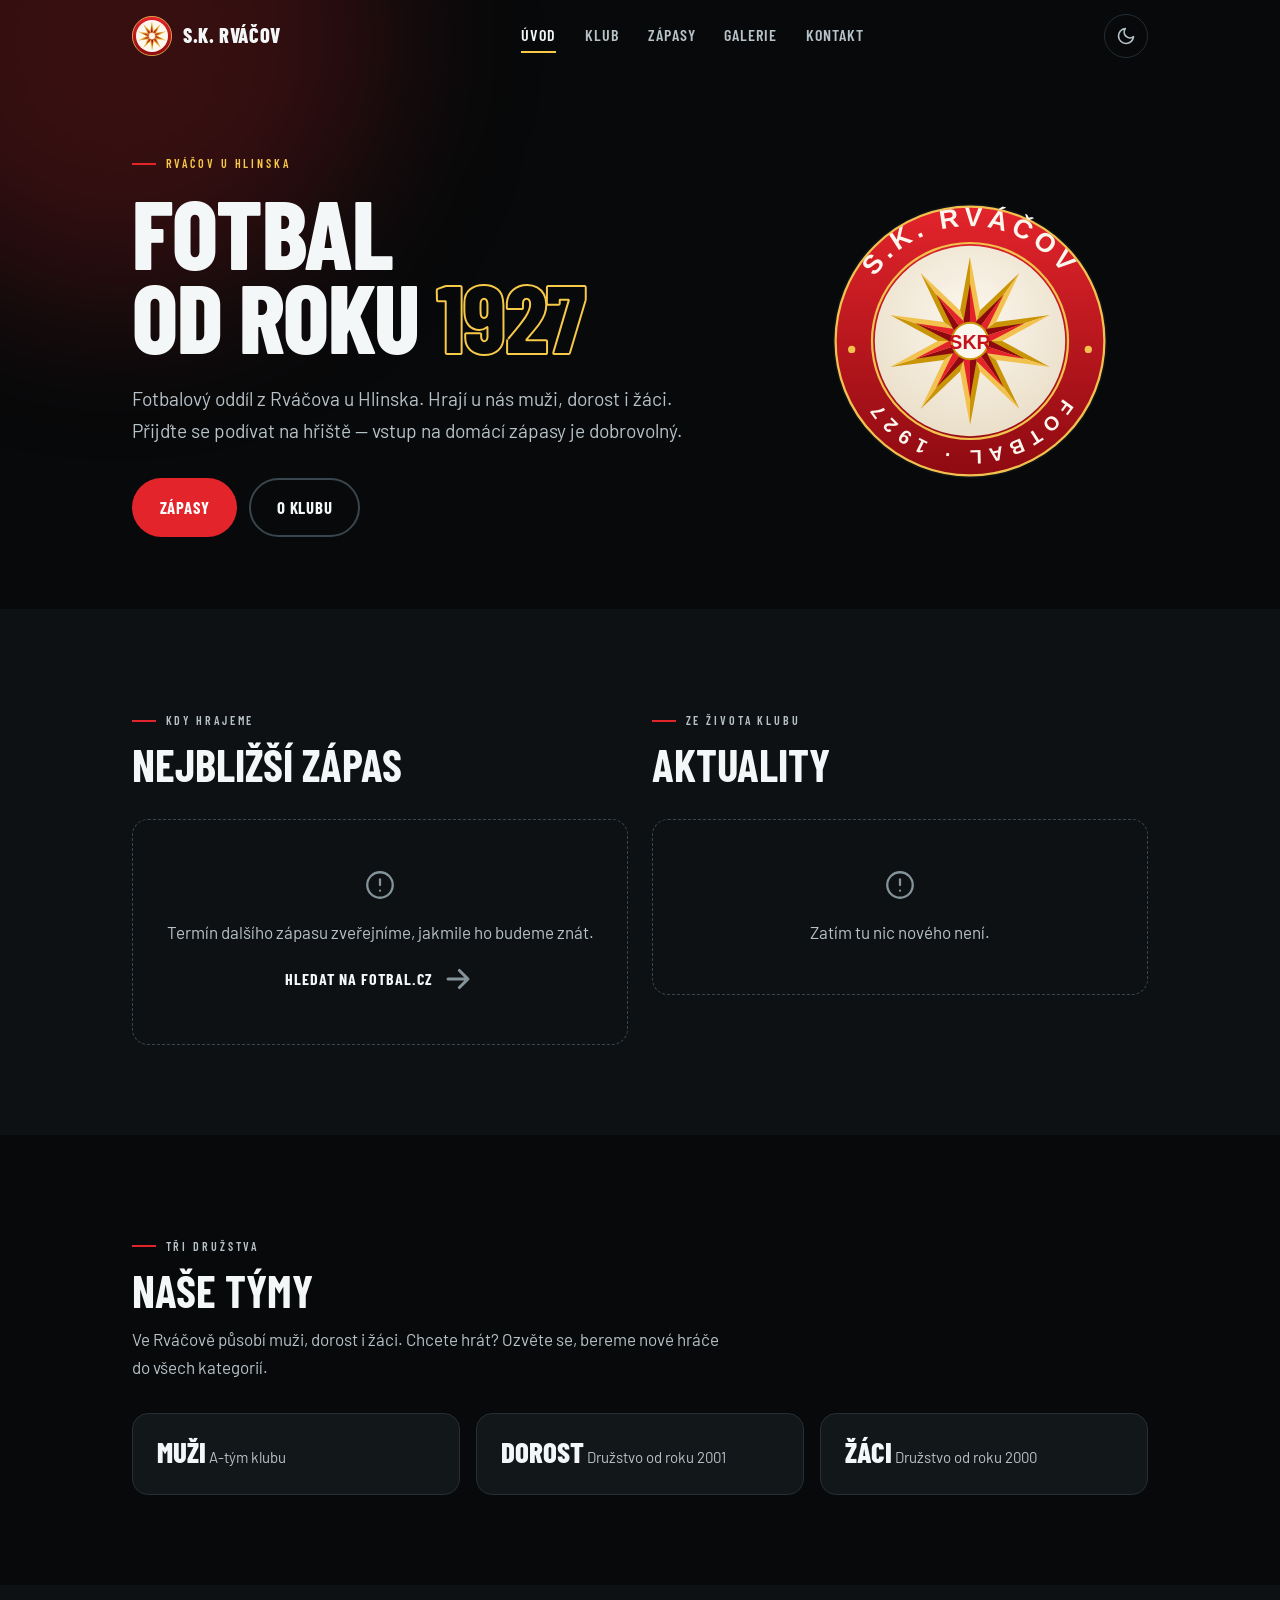
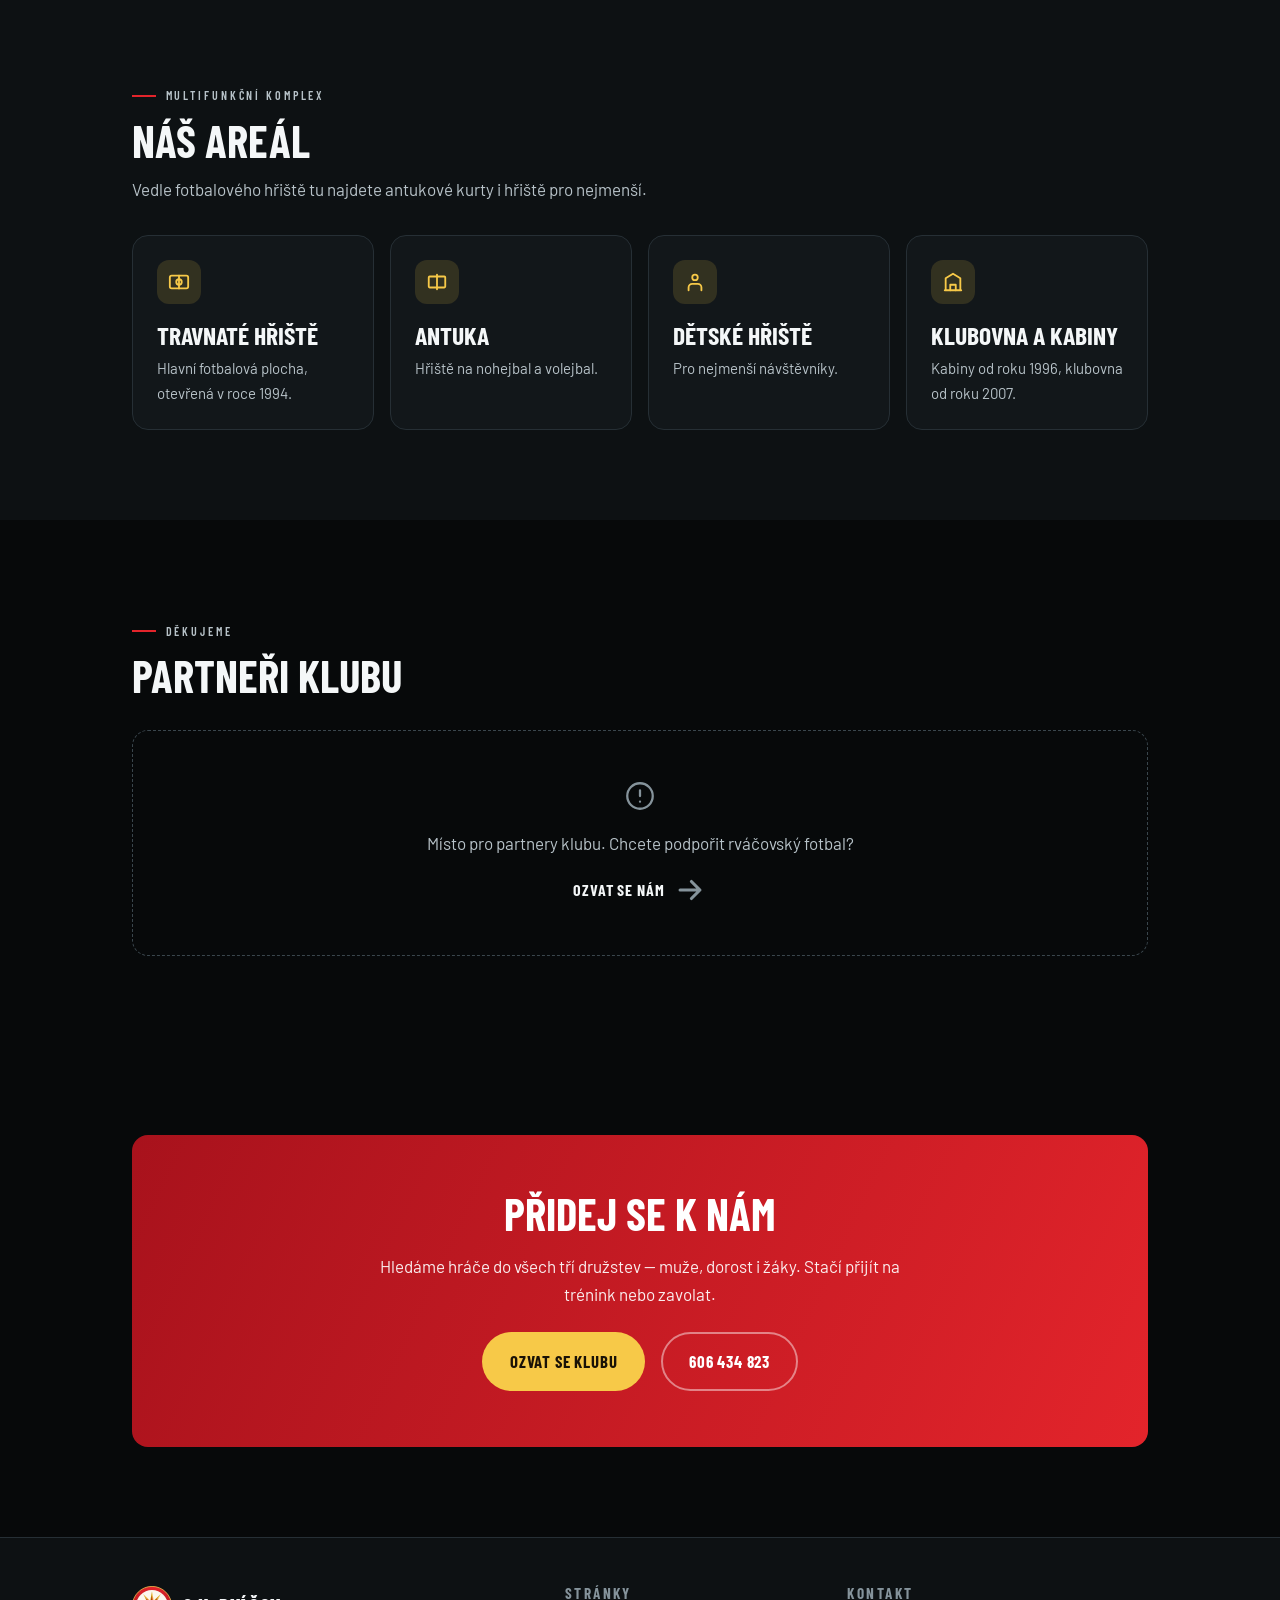
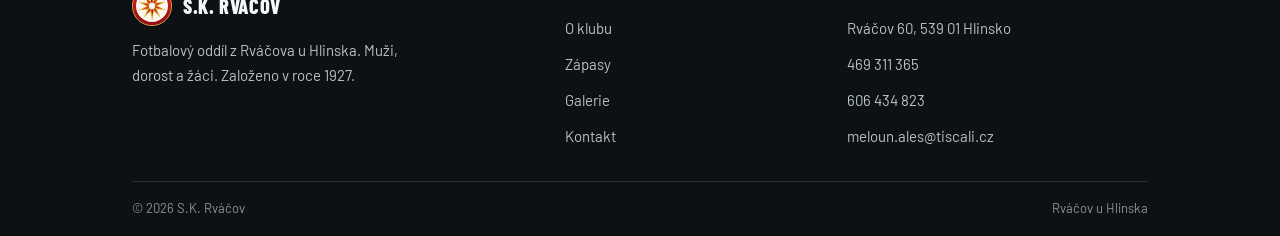
==== index.html @ 167b610a "Zjednodušení webu a odstranění vymyšlených dat Web byl na vesnický klub zbytečně nabušený a obsahova" ====
<!DOCTYPE html>
<html lang="cs" data-theme="dark">
<head>
<meta charset="UTF-8">
<meta name="viewport" content="width=device-width, initial-scale=1">
<title>S.K. Rváčov — fotbalový klub</title>
<meta name="description" content="Oficiální stránky fotbalového klubu S.K. Rváčov u Hlinska. Založeno 1927. Muži, dorost a žáci.">
<meta name="theme-color" content="#07090A">
<link rel="icon" href="assets/img/favicon.svg" type="image/svg+xml">
<link rel="preconnect" href="https://fonts.googleapis.com">
<link rel="preconnect" href="https://fonts.gstatic.com" crossorigin>
<link href="https://fonts.googleapis.com/css2?family=Barlow+Condensed:wght@600;700;800&family=Barlow:wght@400;500;600&display=swap" rel="stylesheet">
<link rel="stylesheet" href="assets/css/style.css">
<script>(function(){var r=document.documentElement;r.classList.add('js');try{var t=localStorage.getItem('skr-theme');if(t==='light'||t==='dark')r.setAttribute('data-theme',t);}catch(e){}})();</script>
</head>
<body>
<a class="skip-link" href="#main">Přeskočit na obsah</a>

<header class="header">
  <div class="container header__inner">
    <a class="brand" href="index.html" aria-label="S.K. Rváčov — úvodní stránka">
      <img class="brand__mark" src="assets/img/mark.svg" alt="" width="40" height="40">
      <span class="brand__name">S.K. Rváčov</span>
    </a>
    <nav class="nav" aria-label="Hlavní navigace">
      <a class="nav__link" href="index.html" aria-current="page">Úvod</a>
      <a class="nav__link" href="klub.html">Klub</a>
      <a class="nav__link" href="zapasy.html">Zápasy</a>
      <a class="nav__link" href="galerie.html">Galerie</a>
      <a class="nav__link" href="kontakt.html">Kontakt</a>
    </nav>
    <div class="header__actions">
      <button class="icon-btn" type="button" data-theme-toggle aria-label="Přepnout na světlý režim">
        <svg class="icon-moon" viewBox="0 0 24 24" fill="none" stroke="currentColor" stroke-width="2" stroke-linecap="round" stroke-linejoin="round" aria-hidden="true"><path d="M21 12.8A9 9 0 1 1 11.2 3a7 7 0 0 0 9.8 9.8Z"/></svg>
        <svg class="icon-sun" viewBox="0 0 24 24" fill="none" stroke="currentColor" stroke-width="2" stroke-linecap="round" stroke-linejoin="round" aria-hidden="true"><circle cx="12" cy="12" r="4"/><path d="M12 2v2M12 20v2M4.9 4.9l1.4 1.4M17.7 17.7l1.4 1.4M2 12h2M20 12h2M4.9 19.1l1.4-1.4M17.7 6.3l1.4-1.4"/></svg>
      </button>
      <button class="icon-btn burger" type="button" data-drawer-open aria-expanded="false" aria-controls="drawer" aria-label="Otevřít menu">
        <svg viewBox="0 0 24 24" fill="none" stroke="currentColor" stroke-width="2.2" stroke-linecap="round" aria-hidden="true"><path d="M4 7h16M4 12h16M4 17h16"/></svg>
      </button>
    </div>
  </div>
</header>

<div class="drawer" id="drawer" aria-hidden="true" role="dialog" aria-modal="true" aria-label="Navigace">
  <div class="drawer__top">
    <span class="brand">
      <img class="brand__mark" src="assets/img/mark.svg" alt="" width="36" height="36">
      <span class="brand__name">S.K. Rváčov</span>
    </span>
    <button class="icon-btn" type="button" data-drawer-close aria-label="Zavřít menu">
      <svg viewBox="0 0 24 24" fill="none" stroke="currentColor" stroke-width="2.2" stroke-linecap="round" aria-hidden="true"><path d="M6 6l12 12M18 6L6 18"/></svg>
    </button>
  </div>
  <nav class="drawer__nav" aria-label="Mobilní navigace">
    <a class="drawer__link" href="index.html" aria-current="page">Úvod</a>
    <a class="drawer__link" href="klub.html">Klub</a>
    <a class="drawer__link" href="zapasy.html">Zápasy</a>
    <a class="drawer__link" href="galerie.html">Galerie</a>
    <a class="drawer__link" href="kontakt.html">Kontakt</a>
  </nav>
  <div class="drawer__foot">
    Rváčov 60, 539 01 Hlinsko<br>
    <a href="tel:+420606434823">606 434 823</a>
  </div>
</div>

<main id="main">

  <!-- ÚVOD -->
  <section class="hero">
    <div class="container">
      <div class="hero__grid">
        <div>
          <p class="eyebrow" data-reveal>Rváčov u Hlinska</p>
          <h1 class="display hero__title" data-reveal>
            <span class="line">Fotbal</span>
            <span class="line">od roku <span class="outline">1927</span></span>
          </h1>
          <p class="lead hero__lead" data-reveal>
            Fotbalový oddíl z Rváčova u Hlinska. Hrají u nás muži, dorost i žáci.
            Přijďte se podívat na hřiště — vstup na domácí zápasy je dobrovolný.
          </p>
          <div class="hero__cta" data-reveal>
            <a class="btn" href="zapasy.html">Zápasy</a>
            <a class="btn btn--ghost" href="klub.html">O klubu</a>
          </div>
        </div>
        <img class="hero__crest" src="assets/img/crest.svg" alt="Znak S.K. Rváčov" width="280" height="280">
      </div>
    </div>
  </section>

  <!-- AKTUÁLNĚ -->
  <section class="section section--alt">
    <div class="container">
      <div class="grid-2">
        <div>
          <div class="section-head">
            <p class="eyebrow" data-reveal>Kdy hrajeme</p>
            <h2 data-reveal>Nejbližší zápas</h2>
          </div>
          <div data-render="next-match" data-reveal></div>
        </div>
        <div>
          <div class="section-head">
            <p class="eyebrow" data-reveal>Ze života klubu</p>
            <h2 data-reveal>Aktuality</h2>
          </div>
          <div data-render="news" data-limit="3" data-reveal></div>
        </div>
      </div>
    </div>
  </section>

  <!-- TÝMY -->
  <section class="section">
    <div class="container">
      <div class="section-head">
        <p class="eyebrow" data-reveal>Tři družstva</p>
        <h2 data-reveal>Naše týmy</h2>
        <p data-reveal>Ve Rváčově působí muži, dorost i žáci. Chcete hrát? Ozvěte se, bereme nové hráče do všech kategorií.</p>
      </div>
      <div class="grid-3">
        <a class="team" href="kontakt.html" data-reveal>
          <span class="team__name">Muži</span>
          <span class="team__note">A-tým klubu</span>
        </a>
        <a class="team" href="kontakt.html" data-reveal>
          <span class="team__name">Dorost</span>
          <span class="team__note">Družstvo od roku 2001</span>
        </a>
        <a class="team" href="kontakt.html" data-reveal>
          <span class="team__name">Žáci</span>
          <span class="team__note">Družstvo od roku 2000</span>
        </a>
      </div>
    </div>
  </section>

  <!-- AREÁL -->
  <section class="section section--alt">
    <div class="container">
      <div class="section-head">
        <p class="eyebrow" data-reveal>Multifunkční komplex</p>
        <h2 data-reveal>Náš areál</h2>
        <p data-reveal>Vedle fotbalového hřiště tu najdete antukové kurty i hřiště pro nejmenší.</p>
      </div>
      <div class="grid-4">
        <article class="facility" data-reveal>
          <div class="facility__icon" aria-hidden="true">
            <svg viewBox="0 0 24 24" fill="none" stroke="currentColor" stroke-width="2" stroke-linecap="round" stroke-linejoin="round"><rect x="2" y="5" width="20" height="14" rx="2"/><circle cx="12" cy="12" r="3"/><path d="M12 5v14"/></svg>
          </div>
          <h3>Travnaté hřiště</h3>
          <p>Hlavní fotbalová plocha, otevřená v roce 1994.</p>
        </article>
        <article class="facility" data-reveal>
          <div class="facility__icon" aria-hidden="true">
            <svg viewBox="0 0 24 24" fill="none" stroke="currentColor" stroke-width="2" stroke-linecap="round" stroke-linejoin="round"><rect x="3" y="6" width="18" height="12" rx="1"/><path d="M12 4v16"/></svg>
          </div>
          <h3>Antuka</h3>
          <p>Hřiště na nohejbal a volejbal.</p>
        </article>
        <article class="facility" data-reveal>
          <div class="facility__icon" aria-hidden="true">
            <svg viewBox="0 0 24 24" fill="none" stroke="currentColor" stroke-width="2" stroke-linecap="round" stroke-linejoin="round"><circle cx="12" cy="7" r="3"/><path d="M5 21v-3a4 4 0 0 1 4-4h6a4 4 0 0 1 4 4v3"/></svg>
          </div>
          <h3>Dětské hřiště</h3>
          <p>Pro nejmenší návštěvníky.</p>
        </article>
        <article class="facility" data-reveal>
          <div class="facility__icon" aria-hidden="true">
            <svg viewBox="0 0 24 24" fill="none" stroke="currentColor" stroke-width="2" stroke-linecap="round" stroke-linejoin="round"><path d="M3 21h18M4 21V8l8-5 8 5v13"/><path d="M9 21v-6h6v6"/></svg>
          </div>
          <h3>Klubovna a kabiny</h3>
          <p>Kabiny od roku 1996, klubovna od roku 2007.</p>
        </article>
      </div>
    </div>
  </section>

  <!-- PARTNEŘI -->
  <section class="section">
    <div class="container">
      <div class="section-head">
        <p class="eyebrow" data-reveal>Děkujeme</p>
        <h2 data-reveal>Partneři klubu</h2>
      </div>
      <div data-render="sponsors" data-reveal></div>
    </div>
  </section>

  <!-- VÝZVA -->
  <section class="section">
    <div class="container">
      <div class="cta" data-reveal>
        <h2>Přidej se k nám</h2>
        <p>Hledáme hráče do všech tří družstev — muže, dorost i žáky. Stačí přijít na trénink nebo zavolat.</p>
        <div class="row">
          <a class="btn btn--gold" href="kontakt.html">Ozvat se klubu</a>
          <a class="btn btn--ghost" href="tel:+420606434823">606 434 823</a>
        </div>
      </div>
    </div>
  </section>

</main>

<footer class="footer">
  <div class="container">
    <div class="footer__top">
      <div class="footer__brand">
        <span class="brand">
          <img class="brand__mark" src="assets/img/mark.svg" alt="" width="40" height="40" loading="lazy">
          <span class="brand__name">S.K. Rváčov</span>
        </span>
        <p>Fotbalový oddíl z Rváčova u Hlinska. Muži, dorost a žáci. Založeno v roce 1927.</p>
      </div>
      <nav aria-label="Patička — stránky">
        <h2 class="footer__title">Stránky</h2>
        <ul class="footer__list">
          <li><a href="klub.html">O klubu</a></li>
          <li><a href="zapasy.html">Zápasy</a></li>
          <li><a href="galerie.html">Galerie</a></li>
          <li><a href="kontakt.html">Kontakt</a></li>
        </ul>
      </nav>
      <div>
        <h2 class="footer__title">Kontakt</h2>
        <ul class="footer__list">
          <li><span>Rváčov 60, 539 01 Hlinsko</span></li>
          <li><a href="tel:+420469311365">469 311 365</a></li>
          <li><a href="tel:+420606434823">606 434 823</a></li>
          <li><a href="mailto:meloun.ales@tiscali.cz">meloun.ales@tiscali.cz</a></li>
        </ul>
      </div>
    </div>
    <div class="footer__bottom">
      <span>&copy; <span data-year>2026</span> S.K. Rváčov</span>
      <span>Rváčov u Hlinska</span>
    </div>
  </div>
</footer>

<button class="to-top" type="button" aria-label="Nahoru na začátek stránky">
  <svg viewBox="0 0 24 24" fill="none" stroke="currentColor" stroke-width="2.4" stroke-linecap="round" stroke-linejoin="round" aria-hidden="true"><path d="M12 19V5M5 12l7-7 7 7"/></svg>
</button>

<script src="assets/js/data.js"></script>
<script src="assets/js/main.js"></script>
</body>
</html>
---- assets/css/style.css ----
/* ==========================================================================
   S.K. RVÁČOV — styly webu
   1) Barvy a tokeny  2) Základ  3) Text  4) Rozvržení
   5) Komponenty      6) Sekce    7) Responzivita
   ========================================================================== */

/* ---------- 1) BARVY A TOKENY ------------------------------------------- */
:root {
  /* Značka — vychází z původního znaku klubu */
  --brand-red:   #E3242B;
  --brand-dark:  #A8121C;
  --brand-gold:  #F7C948;

  /* Tmavý režim (výchozí) */
  --bg:          #07090A;
  --bg-2:        #0D1113;
  --surface:     #12171A;
  --surface-2:   #191F23;
  --line:        #262F35;
  --line-strong: #3A464D;

  --text:        #F4F7F8;
  --text-2:      #B7C2C8;
  --text-3:      #85939B;

  --accent:      var(--brand-red);   /* plochy a rámečky */
  --accent-text: #FF7175;            /* červená pro text (kontrast 6,2:1) */
  --gold:        var(--brand-gold);
  --win:         #29C765;
  --loss:        #E3474C;

  --glow:        rgba(227, 36, 43, .22);
  --scrim:       rgba(7, 9, 10, .82);

  /* Písmo */
  --font-display: "Barlow Condensed", "Arial Narrow", Arial, sans-serif;
  --font-body:    "Barlow", -apple-system, BlinkMacSystemFont, "Segoe UI", Roboto, Arial, sans-serif;

  --fs-hero: clamp(2.9rem, 8vw, 6rem);
  --fs-h1:   clamp(2.3rem, 5.2vw, 4rem);
  --fs-h2:   clamp(1.8rem, 3.6vw, 2.8rem);
  --fs-h3:   clamp(1.25rem, 2vw, 1.6rem);
  --fs-sm:   .9375rem;
  --fs-xs:   .8125rem;

  /* Prostor */
  --sp-2: .5rem;  --sp-3: .75rem; --sp-4: 1rem;
  --sp-5: 1.5rem; --sp-6: 2rem;   --sp-7: 3rem;  --sp-8: 4rem;
  --section-y: clamp(3.5rem, 7vw, 6rem);
  --gutter:    clamp(1.15rem, 4vw, 2rem);
  --container: 1080px;
  --header-h:  72px;

  --r-sm: 6px; --r-md: 12px; --r-lg: 16px; --r-pill: 999px;

  --sh-1: 0 1px 2px rgba(0,0,0,.3);
  --sh-2: 0 10px 30px -12px rgba(0,0,0,.6);

  --ease: cubic-bezier(.4, 0, .2, 1);
  --t: 220ms;

  color-scheme: dark;
}

/* Světlý režim */
[data-theme="light"] {
  --bg:          #FAF8F6;
  --bg-2:        #F1EDE9;
  --surface:     #FFFFFF;
  --surface-2:   #F6F2EE;
  --line:        #E1D9D1;
  --line-strong: #C2B6A9;

  --text:        #14181B;
  --text-2:      #4A565E;
  --text-3:      #5C686F;

  --accent:      #C4131C;
  --accent-text: #C4131C;
  --gold:        #7F5903;
  --win:         #0B7A35;
  --loss:        #C4131C;

  --glow:        rgba(227, 36, 43, .12);
  --scrim:       rgba(250, 248, 246, .85);

  --sh-1: 0 1px 2px rgba(28,20,14,.07);
  --sh-2: 0 10px 30px -14px rgba(28,20,14,.2);

  color-scheme: light;
}

/* ---------- 2) ZÁKLAD ---------------------------------------------------- */
*, *::before, *::after { box-sizing: border-box; }
* { margin: 0; }

html {
  -webkit-text-size-adjust: 100%;
  scroll-behavior: smooth;
  scroll-padding-top: calc(var(--header-h) + 16px);
}

body {
  background: var(--bg);
  color: var(--text);
  font-family: var(--font-body);
  font-size: 1.0625rem;
  line-height: 1.65;
  -webkit-font-smoothing: antialiased;
  overflow-x: hidden;
  transition: background-color var(--t) var(--ease), color var(--t) var(--ease);
}
body.is-locked { overflow: hidden; }

img, svg { display: block; max-width: 100%; }
img { height: auto; }
button, input, select, textarea { font: inherit; color: inherit; }
button { background: none; border: 0; cursor: pointer; }
a { color: inherit; text-decoration: none; }
ul, ol { list-style: none; padding: 0; }
table { border-collapse: collapse; width: 100%; }

:focus-visible { outline: 3px solid var(--gold); outline-offset: 3px; border-radius: 3px; }
::selection { background: var(--accent); color: #fff; }

.skip-link {
  position: fixed; left: var(--sp-4); top: -100px; z-index: 999;
  background: var(--accent); color: #fff; padding: .8rem 1.2rem;
  border-radius: var(--r-sm); font-weight: 700;
  transition: top var(--t) var(--ease);
}
.skip-link:focus { top: var(--sp-4); }

/* ---------- 3) TEXT ------------------------------------------------------ */
h1, h2, h3 {
  font-family: var(--font-display);
  font-weight: 700;
  line-height: 1;
  text-wrap: balance;
}
h1 { font-size: var(--fs-h1); }
h2 { font-size: var(--fs-h2); }
h3 { font-size: var(--fs-h3); line-height: 1.15; }
p  { text-wrap: pretty; }

.display {
  font-family: var(--font-display);
  font-weight: 800;
  font-size: var(--fs-hero);
  line-height: .88;
  letter-spacing: -.015em;
  text-transform: uppercase;
}
.outline {
  color: transparent;
  -webkit-text-stroke: 2px var(--gold);
  paint-order: stroke fill;
}
@supports not (-webkit-text-stroke: 1px red) { .outline { color: var(--gold); } }

.eyebrow {
  display: inline-flex; align-items: center; gap: .6rem;
  font-family: var(--font-display); font-size: .75rem; font-weight: 600;
  letter-spacing: .24em; text-transform: uppercase; color: var(--gold);
}
.eyebrow::before { content: ""; width: 24px; height: 2px; background: var(--accent); flex: none; }

.lead  { font-size: clamp(1.05rem, 1.5vw, 1.2rem); color: var(--text-2); max-width: 60ch; }
.muted { color: var(--text-2); }
.dim   { color: var(--text-3); }
.txt-win  { color: var(--win); }
.txt-loss { color: var(--loss); }

.visually-hidden {
  position: absolute !important; width: 1px; height: 1px; padding: 0; margin: -1px;
  overflow: hidden; clip: rect(0 0 0 0); white-space: nowrap; border: 0;
}

/* ---------- 4) ROZVRŽENÍ ------------------------------------------------- */
.container {
  width: 100%; max-width: var(--container);
  margin-inline: auto; padding-inline: var(--gutter);
  position: relative; z-index: 1;
}

.section { padding-block: var(--section-y); position: relative; }
.section--alt { background: var(--bg-2); }

.section-head { margin-bottom: var(--sp-6); }
.section-head h2 { margin-top: var(--sp-3); text-transform: uppercase; }
.section-head p  { margin-top: var(--sp-3); color: var(--text-2); max-width: 60ch; }

.stack { display: flex; flex-direction: column; gap: var(--sp-4); }
.row   { display: flex; align-items: center; gap: var(--sp-4); flex-wrap: wrap; }
.grid-2 { display: grid; grid-template-columns: repeat(2, minmax(0, 1fr)); gap: var(--sp-5); }
.grid-3 { display: grid; grid-template-columns: repeat(3, minmax(0, 1fr)); gap: var(--sp-4); }
.grid-4 { display: grid; grid-template-columns: repeat(4, minmax(0, 1fr)); gap: var(--sp-4); }

hr.divider { height: 1px; background: var(--line); border: 0; }

/* ---------- 5) KOMPONENTY ------------------------------------------------ */

/* Tlačítka */
.btn {
  --btn-bg: var(--accent);
  --btn-fg: #fff;
  display: inline-flex; align-items: center; justify-content: center; gap: .5rem;
  min-height: 48px; padding: .85rem 1.6rem;
  font-family: var(--font-display); font-size: 1.05rem; font-weight: 700;
  letter-spacing: .05em; text-transform: uppercase;
  background: var(--btn-bg); color: var(--btn-fg);
  border: 2px solid transparent; border-radius: var(--r-pill);
  transition: background-color var(--t) var(--ease), color var(--t) var(--ease),
              border-color var(--t) var(--ease);
}
.btn:hover { --btn-bg: var(--brand-dark); }
.btn svg { width: 19px; height: 19px; flex: none; }

.btn--ghost { --btn-bg: transparent; --btn-fg: var(--text); border-color: var(--line-strong); }
.btn--ghost:hover { --btn-bg: var(--surface-2); border-color: var(--text-3); }

.btn--gold { --btn-bg: var(--brand-gold); --btn-fg: #1A1206; }
.btn--gold:hover { --btn-bg: #FFD766; }

.btn--sm { min-height: 40px; padding: .55rem 1.1rem; font-size: .92rem; }
.btn--block { width: 100%; }

.link-arrow {
  display: inline-flex; align-items: center; gap: .5rem;
  font-family: var(--font-display); font-weight: 700; font-size: 1rem;
  letter-spacing: .06em; text-transform: uppercase; color: var(--text);
  transition: color var(--t) var(--ease), gap var(--t) var(--ease);
}
.link-arrow svg { width: 18px; height: 18px; }
.link-arrow:hover { color: var(--accent-text); gap: .75rem; }

/* Karta */
.card {
  background: var(--surface);
  border: 1px solid var(--line);
  border-radius: var(--r-lg);
  padding: var(--sp-5);
  transition: border-color var(--t) var(--ease);
}
.card:hover { border-color: var(--line-strong); }

/* Prázdný stav */
.empty {
  display: flex; flex-direction: column; align-items: center; gap: var(--sp-4);
  text-align: center;
  padding: var(--sp-7) var(--sp-5);
  border: 1px dashed var(--line-strong);
  border-radius: var(--r-lg);
  color: var(--text-2);
}
.empty svg { width: 34px; height: 34px; color: var(--text-3); }
.empty p { max-width: 46ch; }

/* Hlavička */
.header {
  position: fixed; inset: 0 0 auto 0; z-index: 30;
  height: var(--header-h);
  display: flex; align-items: center;
  border-bottom: 1px solid transparent;
  transition: background-color var(--t) var(--ease), border-color var(--t) var(--ease);
}
.header.is-stuck {
  background: var(--scrim);
  backdrop-filter: blur(14px); -webkit-backdrop-filter: blur(14px);
  border-bottom-color: var(--line);
}
.header__inner { display: flex; align-items: center; justify-content: space-between; gap: var(--sp-4); width: 100%; }

.brand { display: flex; align-items: center; gap: .7rem; flex: none; }
.brand__mark { width: 40px; height: 40px; flex: none; }
.brand__name {
  font-family: var(--font-display); font-weight: 800; font-size: 1.28rem;
  letter-spacing: .03em; text-transform: uppercase; line-height: 1;
}

.nav { display: flex; align-items: center; gap: .2rem; }
.nav__link {
  position: relative; padding: .5rem .8rem;
  font-family: var(--font-display); font-size: 1rem; font-weight: 600;
  letter-spacing: .06em; text-transform: uppercase;
  color: var(--text-2);
  transition: color var(--t) var(--ease);
}
.nav__link::after {
  content: ""; position: absolute; left: .8rem; right: .8rem; bottom: .25rem; height: 2px;
  background: var(--accent); transform: scaleX(0); transform-origin: left;
  transition: transform var(--t) var(--ease);
}
.nav__link:hover { color: var(--text); }
.nav__link:hover::after { transform: scaleX(1); }
.nav__link[aria-current="page"] { color: var(--text); }
.nav__link[aria-current="page"]::after { transform: scaleX(1); background: var(--gold); }

.header__actions { display: flex; align-items: center; gap: .5rem; flex: none; }

.icon-btn {
  width: 44px; height: 44px; flex: none;
  display: grid; place-items: center;
  border: 1px solid var(--line); border-radius: var(--r-pill);
  color: var(--text-2);
  transition: color var(--t) var(--ease), border-color var(--t) var(--ease), background-color var(--t) var(--ease);
}
.icon-btn:hover { color: var(--text); border-color: var(--line-strong); background: var(--surface-2); }
.icon-btn svg { width: 20px; height: 20px; }
[data-theme="light"] .icon-btn .icon-moon { display: none; }
.icon-btn .icon-sun { display: none; }
[data-theme="light"] .icon-btn .icon-sun { display: block; }

.burger { display: none; }

/* Mobilní menu */
.drawer {
  position: fixed; inset: 0; z-index: 40;
  background: var(--bg);
  display: flex; flex-direction: column;
  padding: var(--sp-4) var(--gutter) var(--sp-6);
  transform: translateX(100%); visibility: hidden;
  transition: transform 320ms var(--ease), visibility 320ms;
}
.drawer.is-open { transform: translateX(0); visibility: visible; }
.drawer__top { display: flex; align-items: center; justify-content: space-between; height: calc(var(--header-h) - var(--sp-4)); }
.drawer__nav { display: flex; flex-direction: column; margin-top: var(--sp-5); }
.drawer__link {
  font-family: var(--font-display); font-weight: 700; font-size: 1.9rem;
  text-transform: uppercase; color: var(--text-2);
  padding: .5rem 0; border-bottom: 1px solid var(--line);
  transition: color var(--t) var(--ease);
}
.drawer__link:hover { color: var(--text); }
.drawer__link[aria-current="page"] { color: var(--gold); }
.drawer__foot { margin-top: auto; padding-top: var(--sp-5); color: var(--text-3); font-size: var(--fs-sm); }

/* Nejbližší zápas */
.next-match {
  border: 1px solid var(--line); border-left: 3px solid var(--accent);
  border-radius: var(--r-lg); background: var(--surface);
  padding: var(--sp-5);
}
.next-match__comp {
  font-family: var(--font-display); font-size: var(--fs-xs); font-weight: 600;
  letter-spacing: .16em; text-transform: uppercase; color: var(--gold);
}
.next-match__teams {
  font-family: var(--font-display); font-weight: 700; font-size: 1.6rem;
  text-transform: uppercase; line-height: 1.1; margin-top: var(--sp-3);
}
.next-match__when  { margin-top: var(--sp-3); color: var(--text-2); }
.next-match__where { color: var(--text-3); font-size: var(--fs-sm); }

/* Seznam zápasů */
.fixture-list { display: flex; flex-direction: column; gap: var(--sp-3); }
.fixture {
  display: grid; grid-template-columns: 74px 1fr auto;
  align-items: center; gap: var(--sp-4);
  padding: var(--sp-4);
  border: 1px solid var(--line); border-radius: var(--r-md);
  background: var(--surface);
  transition: border-color var(--t) var(--ease);
}
.fixture:hover { border-color: var(--line-strong); }
.fixture__date { font-family: var(--font-display); line-height: 1.1; }
.fixture__day  { display: block; font-size: 1.4rem; font-weight: 800; }
.fixture__mon  { display: block; font-size: .72rem; letter-spacing: .14em; text-transform: uppercase; color: var(--text-3); }
.fixture__main { min-width: 0; }
.fixture__teams { font-family: var(--font-display); font-weight: 700; font-size: 1.15rem; text-transform: uppercase; line-height: 1.15; }
.fixture__sub   { font-size: var(--fs-xs); color: var(--text-3); margin-top: .15rem; }
.fixture__score { font-family: var(--font-display); font-weight: 800; font-size: 1.45rem; font-variant-numeric: tabular-nums; }
.fixture__time  { font-family: var(--font-display); font-weight: 700; font-size: 1.2rem; color: var(--text-2); }

/* Tabulka soutěže */
.table-wrap {
  overflow-x: auto; -webkit-overflow-scrolling: touch;
  border: 1px solid var(--line); border-radius: var(--r-lg); background: var(--surface);
}
.ltable { min-width: 540px; font-variant-numeric: tabular-nums; }
.ltable th {
  padding: .8rem .7rem; text-align: center; white-space: nowrap;
  font-family: var(--font-display); font-size: .76rem; font-weight: 700;
  letter-spacing: .13em; text-transform: uppercase; color: var(--text-3);
  background: var(--surface-2); border-bottom: 1px solid var(--line);
}
.ltable th:nth-child(2), .ltable td.club { text-align: left; }
.ltable td {
  padding: .75rem .7rem; text-align: center;
  border-bottom: 1px solid var(--line); font-size: var(--fs-sm); color: var(--text-2);
}
.ltable tbody tr:last-child td { border-bottom: 0; }
.ltable .pos  { font-family: var(--font-display); font-weight: 700; color: var(--text-3); width: 42px; }
.ltable .club { font-family: var(--font-display); font-weight: 700; font-size: 1rem; text-transform: uppercase; color: var(--text); white-space: nowrap; }
.ltable .pts  { font-family: var(--font-display); font-weight: 800; font-size: 1.1rem; color: var(--text); }
.ltable tr.is-own { background: color-mix(in srgb, var(--accent) 10%, transparent); }
.ltable tr.is-own .pos { color: var(--accent-text); }

/* Aktuality */
.news-list { display: flex; flex-direction: column; gap: var(--sp-4); }
.news-item {
  padding: var(--sp-5);
  border: 1px solid var(--line); border-radius: var(--r-lg); background: var(--surface);
  transition: border-color var(--t) var(--ease);
}
.news-item:hover { border-color: var(--line-strong); }
.news-item__date  { font-family: var(--font-display); font-size: var(--fs-xs); letter-spacing: .13em; text-transform: uppercase; color: var(--text-3); }
.news-item__title { font-family: var(--font-display); font-weight: 700; font-size: 1.35rem; text-transform: uppercase; line-height: 1.15; margin-top: .35rem; }
.news-item__text  { color: var(--text-2); font-size: var(--fs-sm); margin-top: .5rem; }

/* Časová osa */
.timeline { position: relative; padding-left: 1.9rem; }
.timeline::before {
  content: ""; position: absolute; left: 6px; top: .5rem; bottom: .5rem; width: 2px;
  background: linear-gradient(180deg, var(--accent), var(--gold));
}
.tl-item { position: relative; padding-bottom: var(--sp-5); }
.tl-item:last-child { padding-bottom: 0; }
.tl-item::before {
  content: ""; position: absolute; left: -1.9rem; top: .5rem;
  width: 14px; height: 14px; border-radius: 50%;
  background: var(--bg); border: 3px solid var(--accent);
}
.tl-item__year { font-family: var(--font-display); font-weight: 800; font-size: 1.35rem; color: var(--gold); line-height: 1.1; }
.tl-item__text { color: var(--text-2); font-size: var(--fs-sm); margin-top: .2rem; max-width: 58ch; }

/* Vedení klubu */
.board { display: flex; flex-direction: column; gap: 1px; background: var(--line); border: 1px solid var(--line); border-radius: var(--r-lg); overflow: hidden; }
.board__item {
  display: flex; flex-wrap: wrap; align-items: baseline; justify-content: space-between; gap: var(--sp-3);
  padding: var(--sp-4) var(--sp-5); background: var(--surface);
}
.board__name { font-family: var(--font-display); font-weight: 700; font-size: 1.2rem; text-transform: uppercase; }
.board__role { color: var(--text-2); font-size: var(--fs-sm); }

/* Areál */
.facility { padding: var(--sp-5); border: 1px solid var(--line); border-radius: var(--r-lg); background: var(--surface); }
.facility__icon {
  width: 44px; height: 44px; margin-bottom: var(--sp-4);
  display: grid; place-items: center; border-radius: var(--r-md);
  background: color-mix(in srgb, var(--gold) 14%, transparent); color: var(--gold);
}
.facility__icon svg { width: 22px; height: 22px; }
.facility h3 { text-transform: uppercase; }
.facility p  { color: var(--text-2); font-size: var(--fs-sm); margin-top: .4rem; }

/* Týmy */
.team {
  display: block; padding: var(--sp-5);
  border: 1px solid var(--line); border-radius: var(--r-lg); background: var(--surface);
  transition: border-color var(--t) var(--ease);
}
.team:hover { border-color: var(--accent); }
.team__name { font-family: var(--font-display); font-weight: 800; font-size: 1.8rem; text-transform: uppercase; line-height: 1; }
.team__note { color: var(--text-2); font-size: var(--fs-sm); margin-top: .4rem; }

/* Galerie */
.gallery { display: grid; grid-template-columns: repeat(auto-fill, minmax(240px, 1fr)); gap: var(--sp-4); }
.gallery__item { margin: 0; border: 1px solid var(--line); border-radius: var(--r-md); overflow: hidden; background: var(--surface-2); }
.gallery__item img { width: 100%; aspect-ratio: 4 / 3; object-fit: cover; }
.gallery__item figcaption { padding: .6rem .8rem; font-size: var(--fs-xs); color: var(--text-2); }

/* Partneři */
.sponsors { display: grid; grid-template-columns: repeat(auto-fit, minmax(160px, 1fr)); gap: 1px; background: var(--line); border: 1px solid var(--line); border-radius: var(--r-lg); overflow: hidden; }
.sponsor {
  background: var(--surface); min-height: 96px;
  display: grid; place-items: center; padding: var(--sp-4); text-align: center;
  font-family: var(--font-display); font-weight: 700; font-size: 1.05rem;
  text-transform: uppercase; color: var(--text-2);
}

/* Kontaktní řádky */
.contact-list { display: flex; flex-direction: column; gap: 1px; background: var(--line); border: 1px solid var(--line); border-radius: var(--r-lg); overflow: hidden; }
.contact-row { display: flex; align-items: flex-start; gap: var(--sp-4); padding: var(--sp-5); background: var(--surface); }
.contact-row__icon {
  width: 42px; height: 42px; flex: none;
  display: grid; place-items: center; border-radius: var(--r-md);
  background: color-mix(in srgb, var(--accent) 14%, transparent); color: var(--accent-text);
}
.contact-row__icon svg { width: 20px; height: 20px; }
.contact-row__label { font-size: var(--fs-xs); letter-spacing: .14em; text-transform: uppercase; color: var(--text-3); }
.contact-row__value { font-family: var(--font-display); font-weight: 700; font-size: 1.15rem; margin-top: .15rem; }
a.contact-row__value:hover { color: var(--accent-text); }

/* Formulář */
.field { display: flex; flex-direction: column; gap: .4rem; }
.field label { font-family: var(--font-display); font-weight: 600; font-size: .9rem; letter-spacing: .09em; text-transform: uppercase; color: var(--text-2); }
.field label .req { color: var(--accent-text); }
.input, .textarea {
  width: 100%; padding: .8rem 1rem;
  background: var(--surface); color: var(--text);
  border: 1px solid var(--line); border-radius: var(--r-md);
  transition: border-color var(--t) var(--ease), box-shadow var(--t) var(--ease);
}
.input::placeholder, .textarea::placeholder { color: var(--text-3); }
.input:focus, .textarea:focus {
  outline: none; border-color: var(--accent);
  box-shadow: 0 0 0 3px color-mix(in srgb, var(--accent) 20%, transparent);
}
.textarea { resize: vertical; min-height: 140px; }
.field__error { display: none; font-size: var(--fs-xs); color: var(--loss); }
.field.has-error .input, .field.has-error .textarea { border-color: var(--loss); }
.field.has-error .field__error { display: block; }
.form-note { font-size: var(--fs-xs); color: var(--text-3); }
.form-status { display: none; padding: var(--sp-4); border-radius: var(--r-md); font-size: var(--fs-sm); }
.form-status.is-visible {
  display: block;
  background: color-mix(in srgb, var(--win) 12%, transparent);
  color: var(--win);
  border: 1px solid color-mix(in srgb, var(--win) 30%, transparent);
}

/* Výzva */
.cta {
  border-radius: var(--r-lg);
  background: linear-gradient(115deg, var(--brand-dark), var(--accent));
  color: #fff; text-align: center;
  padding: clamp(2rem, 5vw, 3.5rem);
}
.cta h2 { text-transform: uppercase; }
.cta p  { margin: var(--sp-4) auto 0; max-width: 52ch; color: rgba(255,255,255,.92); }
.cta .row { justify-content: center; margin-top: var(--sp-5); }
.cta .btn--ghost { --btn-fg: #fff; border-color: rgba(255,255,255,.45); }
.cta .btn--ghost:hover { --btn-bg: rgba(255,255,255,.14); border-color: #fff; }

/* Patička */
.footer { background: var(--bg-2); border-top: 1px solid var(--line); }
.footer__top { padding-block: var(--sp-7) var(--sp-6); display: grid; grid-template-columns: 1.6fr 1fr 1.2fr; gap: var(--sp-6); }
.footer__brand p { color: var(--text-2); font-size: var(--fs-sm); margin-top: var(--sp-3); max-width: 34ch; }
.footer__title { font-family: var(--font-display); font-weight: 700; font-size: .95rem; letter-spacing: .16em; text-transform: uppercase; color: var(--text-3); margin-bottom: var(--sp-3); }
.footer__list { display: flex; flex-direction: column; gap: .5rem; }
.footer__list a, .footer__list span { color: var(--text-2); font-size: var(--fs-sm); transition: color var(--t) var(--ease); }
.footer__list a:hover { color: var(--accent-text); }
.footer__bottom { border-top: 1px solid var(--line); padding-block: var(--sp-4); font-size: var(--fs-xs); color: var(--text-3); display: flex; flex-wrap: wrap; gap: var(--sp-3); justify-content: space-between; }

/* Nahoru */
.to-top {
  position: fixed; right: var(--gutter); bottom: var(--gutter); z-index: 20;
  width: 46px; height: 46px; border-radius: 50%;
  background: var(--accent); color: #fff;
  display: grid; place-items: center; box-shadow: var(--sh-2);
  opacity: 0; visibility: hidden;
  transition: opacity var(--t) var(--ease), visibility var(--t), background-color var(--t) var(--ease);
}
.to-top.is-visible { opacity: 1; visibility: visible; }
.to-top:hover { background: var(--brand-dark); }
.to-top svg { width: 21px; height: 21px; }

/* ---------- 6) SEKCE ----------------------------------------------------- */

/* Úvodní hlavička */
.hero {
  position: relative; overflow: hidden;
  padding-top: calc(var(--header-h) + clamp(2.5rem, 6vw, 4.5rem));
  padding-bottom: clamp(3rem, 6vw, 4.5rem);
}
.hero::before {
  content: ""; position: absolute; z-index: 0; pointer-events: none;
  width: 520px; height: 520px; top: -220px; left: -140px;
  background: var(--glow); border-radius: 50%; filter: blur(80px);
}
.hero__grid { display: grid; grid-template-columns: 1.25fr .75fr; gap: clamp(2rem, 5vw, 4rem); align-items: center; }
.hero__title { margin-top: var(--sp-4); }
.hero__title .line { display: block; }
.hero__lead { margin-top: var(--sp-5); }
.hero__cta  { display: flex; flex-wrap: wrap; gap: var(--sp-3); margin-top: var(--sp-6); }
.hero__crest { width: min(280px, 100%); margin-inline: auto; }

/* Hlavička podstránky */
.page-hero {
  position: relative; overflow: hidden;
  padding-top: calc(var(--header-h) + clamp(2.5rem, 6vw, 4rem));
  padding-bottom: clamp(2rem, 4vw, 3rem);
  background: var(--bg-2); border-bottom: 1px solid var(--line);
}
.page-hero::before {
  content: ""; position: absolute; z-index: 0; pointer-events: none;
  width: 460px; height: 460px; top: -240px; right: -120px;
  background: var(--glow); border-radius: 50%; filter: blur(80px);
}
.page-hero h1 { margin-top: var(--sp-3); text-transform: uppercase; }
.page-hero .lead { margin-top: var(--sp-4); }

.breadcrumb { display: flex; align-items: center; gap: .45rem; font-size: var(--fs-xs); letter-spacing: .1em; text-transform: uppercase; color: var(--text-3); }
.breadcrumb a:hover { color: var(--accent-text); }
.breadcrumb svg { width: 13px; height: 13px; }

/* Odhalení při scrollu — jen když běží JS */
.js [data-reveal] { opacity: 0; transform: translateY(16px); }
.js .reveal-ready [data-reveal] { transition: opacity 400ms var(--ease), transform 400ms var(--ease); }
.js [data-reveal].is-in { opacity: 1; transform: none; }

/* ---------- 7) RESPONZIVITA ---------------------------------------------- */
@media (max-width: 900px) {
  .nav { display: none; }
  .burger { display: grid; }
  .hero__grid { grid-template-columns: 1fr; }
  .hero__crest { display: none; }
  .grid-4 { grid-template-columns: repeat(2, minmax(0, 1fr)); }
  .footer__top { grid-template-columns: 1fr 1fr; }
}

@media (max-width: 640px) {
  .header__actions > .btn { display: none; }
  .grid-2, .grid-3, .grid-4 { grid-template-columns: 1fr; }
  .footer__top { grid-template-columns: 1fr; gap: var(--sp-5); }
  .fixture { grid-template-columns: 60px 1fr auto; gap: var(--sp-3); }
  .fixture__day { font-size: 1.2rem; }
  .fixture__teams { font-size: 1rem; }
  .drawer__link { font-size: 1.6rem; }
  .cta .btn, .hero__cta .btn { width: 100%; }
}

@media (prefers-reduced-motion: reduce) {
  html { scroll-behavior: auto; }
  *, *::before, *::after {
    animation-duration: .01ms !important;
    transition-duration: .01ms !important;
  }
  .js [data-reveal] { opacity: 1; transform: none; }
}

@media print {
  .header, .drawer, .to-top, .cta { display: none !important; }
  body { background: #fff; color: #000; }
}
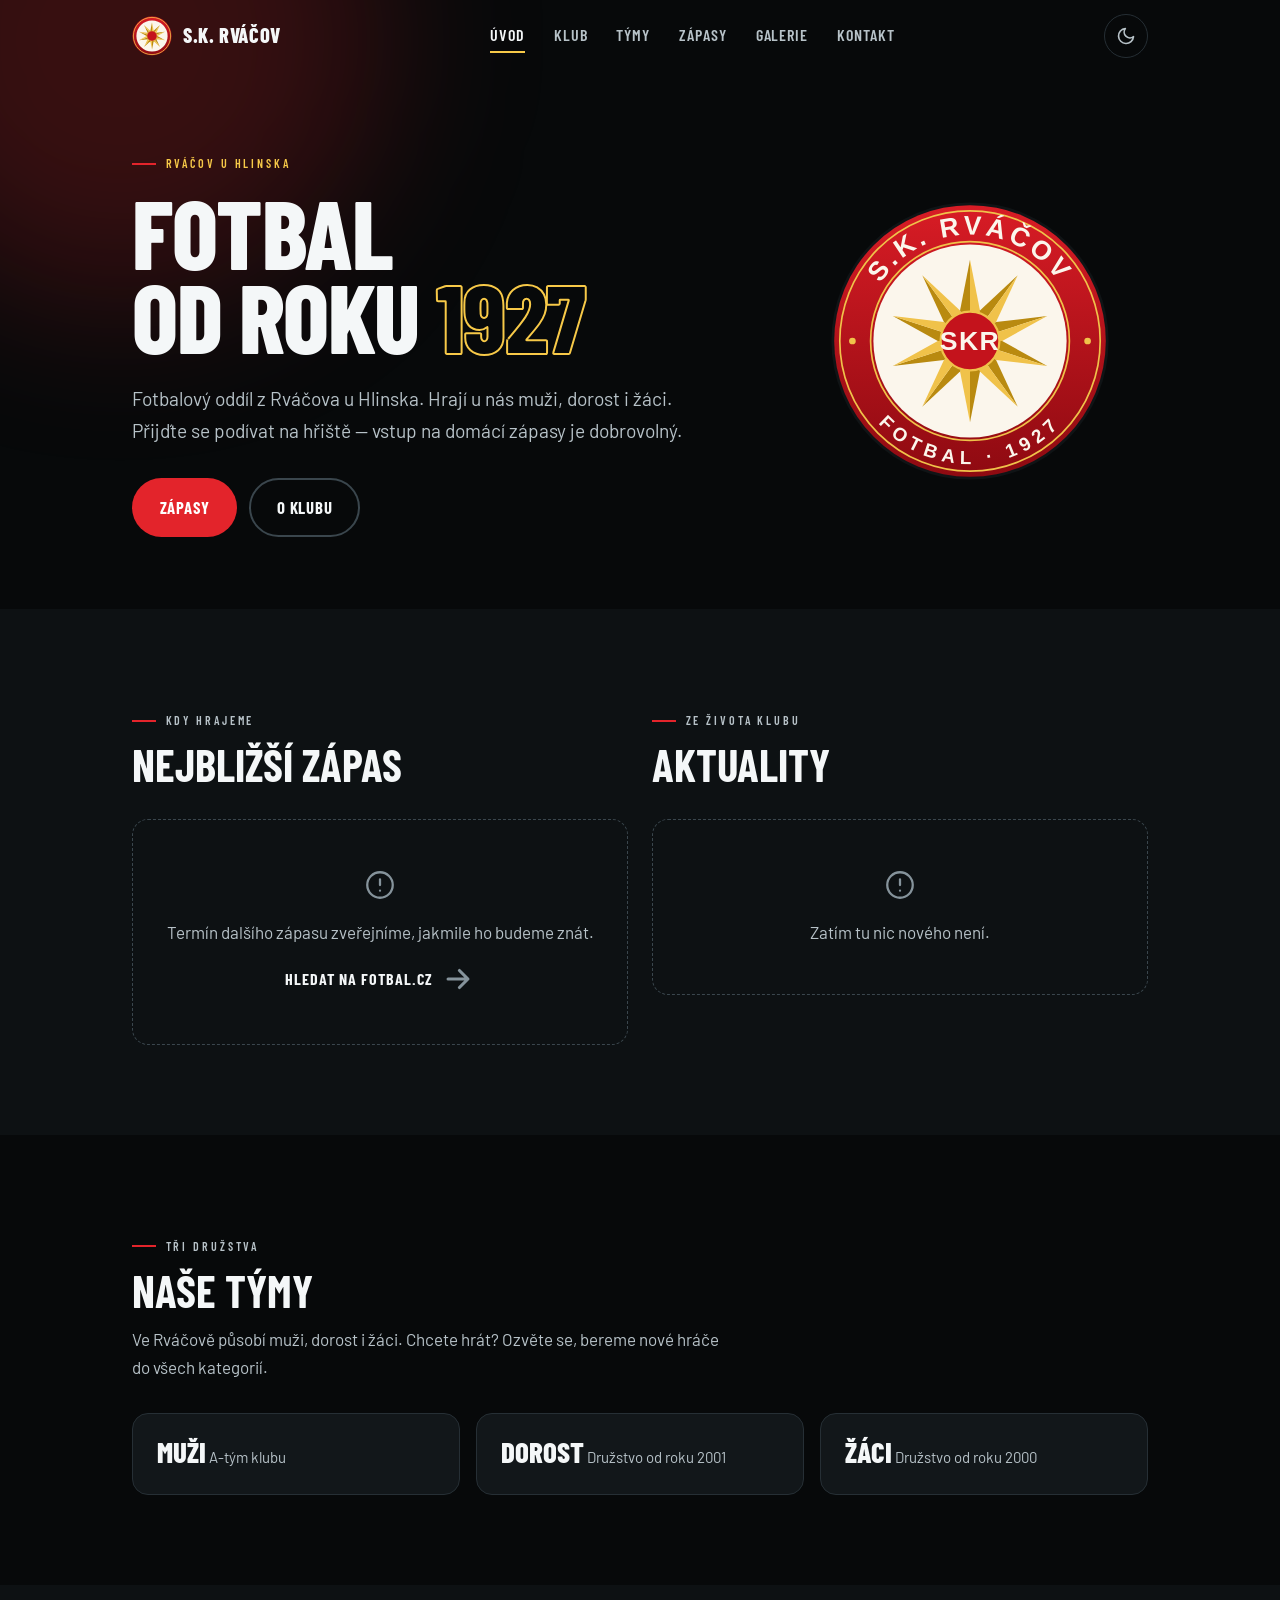
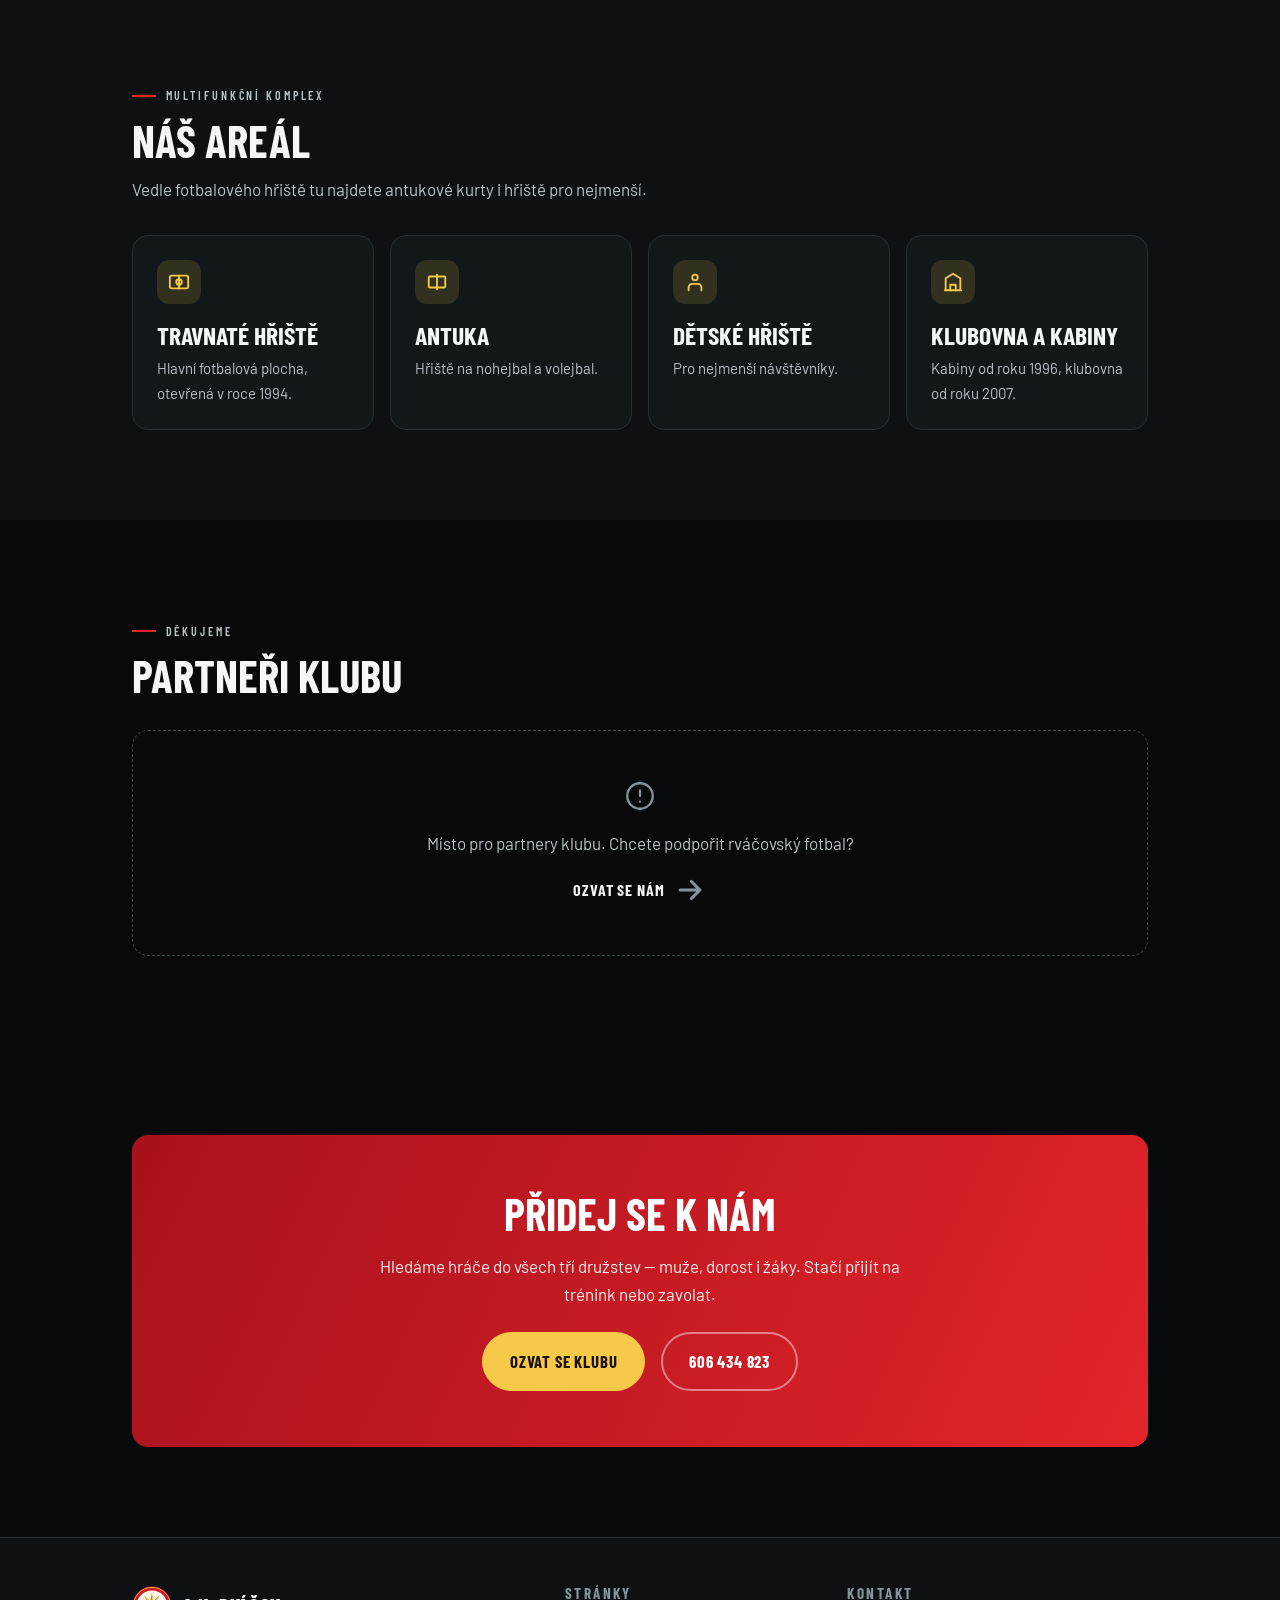
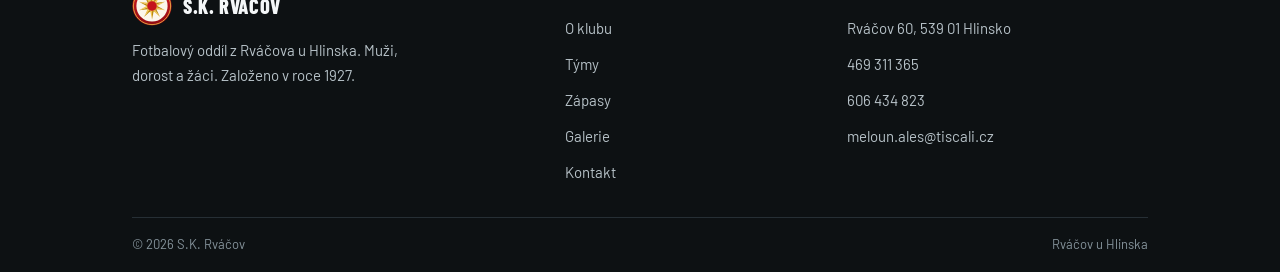
==== commit f439cd1c: "Oprava znaku, zpět soupisky a tabulka jako nástřel Znak klubu: - spodní opisný text "FOTBAL · 1927" " ====
--- a/index.html
+++ b/index.html
@@ -25,6 +25,7 @@
     <nav class="nav" aria-label="Hlavní navigace">
       <a class="nav__link" href="index.html" aria-current="page">Úvod</a>
       <a class="nav__link" href="klub.html">Klub</a>
+      <a class="nav__link" href="tymy.html">Týmy</a>
       <a class="nav__link" href="zapasy.html">Zápasy</a>
       <a class="nav__link" href="galerie.html">Galerie</a>
       <a class="nav__link" href="kontakt.html">Kontakt</a>
@@ -54,6 +55,7 @@
   <nav class="drawer__nav" aria-label="Mobilní navigace">
     <a class="drawer__link" href="index.html" aria-current="page">Úvod</a>
     <a class="drawer__link" href="klub.html">Klub</a>
+    <a class="drawer__link" href="tymy.html">Týmy</a>
     <a class="drawer__link" href="zapasy.html">Zápasy</a>
     <a class="drawer__link" href="galerie.html">Galerie</a>
     <a class="drawer__link" href="kontakt.html">Kontakt</a>
@@ -121,15 +123,15 @@
         <p data-reveal>Ve Rváčově působí muži, dorost i žáci. Chcete hrát? Ozvěte se, bereme nové hráče do všech kategorií.</p>
       </div>
       <div class="grid-3">
-        <a class="team" href="kontakt.html" data-reveal>
+        <a class="team" href="tymy.html#muzi" data-reveal>
           <span class="team__name">Muži</span>
           <span class="team__note">A-tým klubu</span>
         </a>
-        <a class="team" href="kontakt.html" data-reveal>
+        <a class="team" href="tymy.html#dorost" data-reveal>
           <span class="team__name">Dorost</span>
           <span class="team__note">Družstvo od roku 2001</span>
         </a>
-        <a class="team" href="kontakt.html" data-reveal>
+        <a class="team" href="tymy.html#zaci" data-reveal>
           <span class="team__name">Žáci</span>
           <span class="team__note">Družstvo od roku 2000</span>
         </a>
@@ -219,6 +221,7 @@
         <h2 class="footer__title">Stránky</h2>
         <ul class="footer__list">
           <li><a href="klub.html">O klubu</a></li>
+          <li><a href="tymy.html">Týmy</a></li>
           <li><a href="zapasy.html">Zápasy</a></li>
           <li><a href="galerie.html">Galerie</a></li>
           <li><a href="kontakt.html">Kontakt</a></li>
--- a/assets/css/style.css
+++ b/assets/css/style.css
@@ -396,6 +396,43 @@
 .ltable tr.is-own { background: color-mix(in srgb, var(--accent) 10%, transparent); }
 .ltable tr.is-own .pos { color: var(--accent-text); }
 
+/* Upozornění na ukázková data */
+.notice {
+  display: flex; align-items: flex-start; gap: .6rem;
+  padding: .8rem 1rem; margin-bottom: var(--sp-5);
+  border: 1px solid color-mix(in srgb, var(--gold) 40%, transparent);
+  background: color-mix(in srgb, var(--gold) 12%, transparent);
+  border-radius: var(--r-md);
+  font-size: var(--fs-sm); color: var(--text-2);
+}
+.notice svg { width: 18px; height: 18px; flex: none; margin-top: .2rem; color: var(--gold); }
+.notice b { color: var(--text); }
+
+/* Soupisky */
+.squad + .squad { margin-top: var(--sp-7); }
+.squad__head { margin-bottom: var(--sp-4); }
+.squad__name { font-size: var(--fs-h2); text-transform: uppercase; }
+.squad__note { color: var(--text-2); font-size: var(--fs-sm); margin-top: .25rem; }
+
+.roster {
+  display: flex; flex-direction: column; gap: 1px;
+  background: var(--line); border: 1px solid var(--line);
+  border-radius: var(--r-lg); overflow: hidden;
+}
+.roster__row {
+  display: grid; grid-template-columns: 48px 1fr auto;
+  align-items: center; gap: var(--sp-4);
+  padding: .7rem var(--sp-5); background: var(--surface);
+  transition: background-color var(--t) var(--ease);
+}
+.roster__row:hover { background: var(--surface-2); }
+.roster__num {
+  font-family: var(--font-display); font-weight: 800; font-size: 1.15rem;
+  color: var(--accent-text); text-align: center; font-variant-numeric: tabular-nums;
+}
+.roster__name { font-family: var(--font-display); font-weight: 700; font-size: 1.15rem; text-transform: uppercase; }
+.roster__post { font-size: var(--fs-xs); letter-spacing: .1em; text-transform: uppercase; color: var(--text-3); }
+
 /* Aktuality */
 .news-list { display: flex; flex-direction: column; gap: var(--sp-4); }
 .news-item {
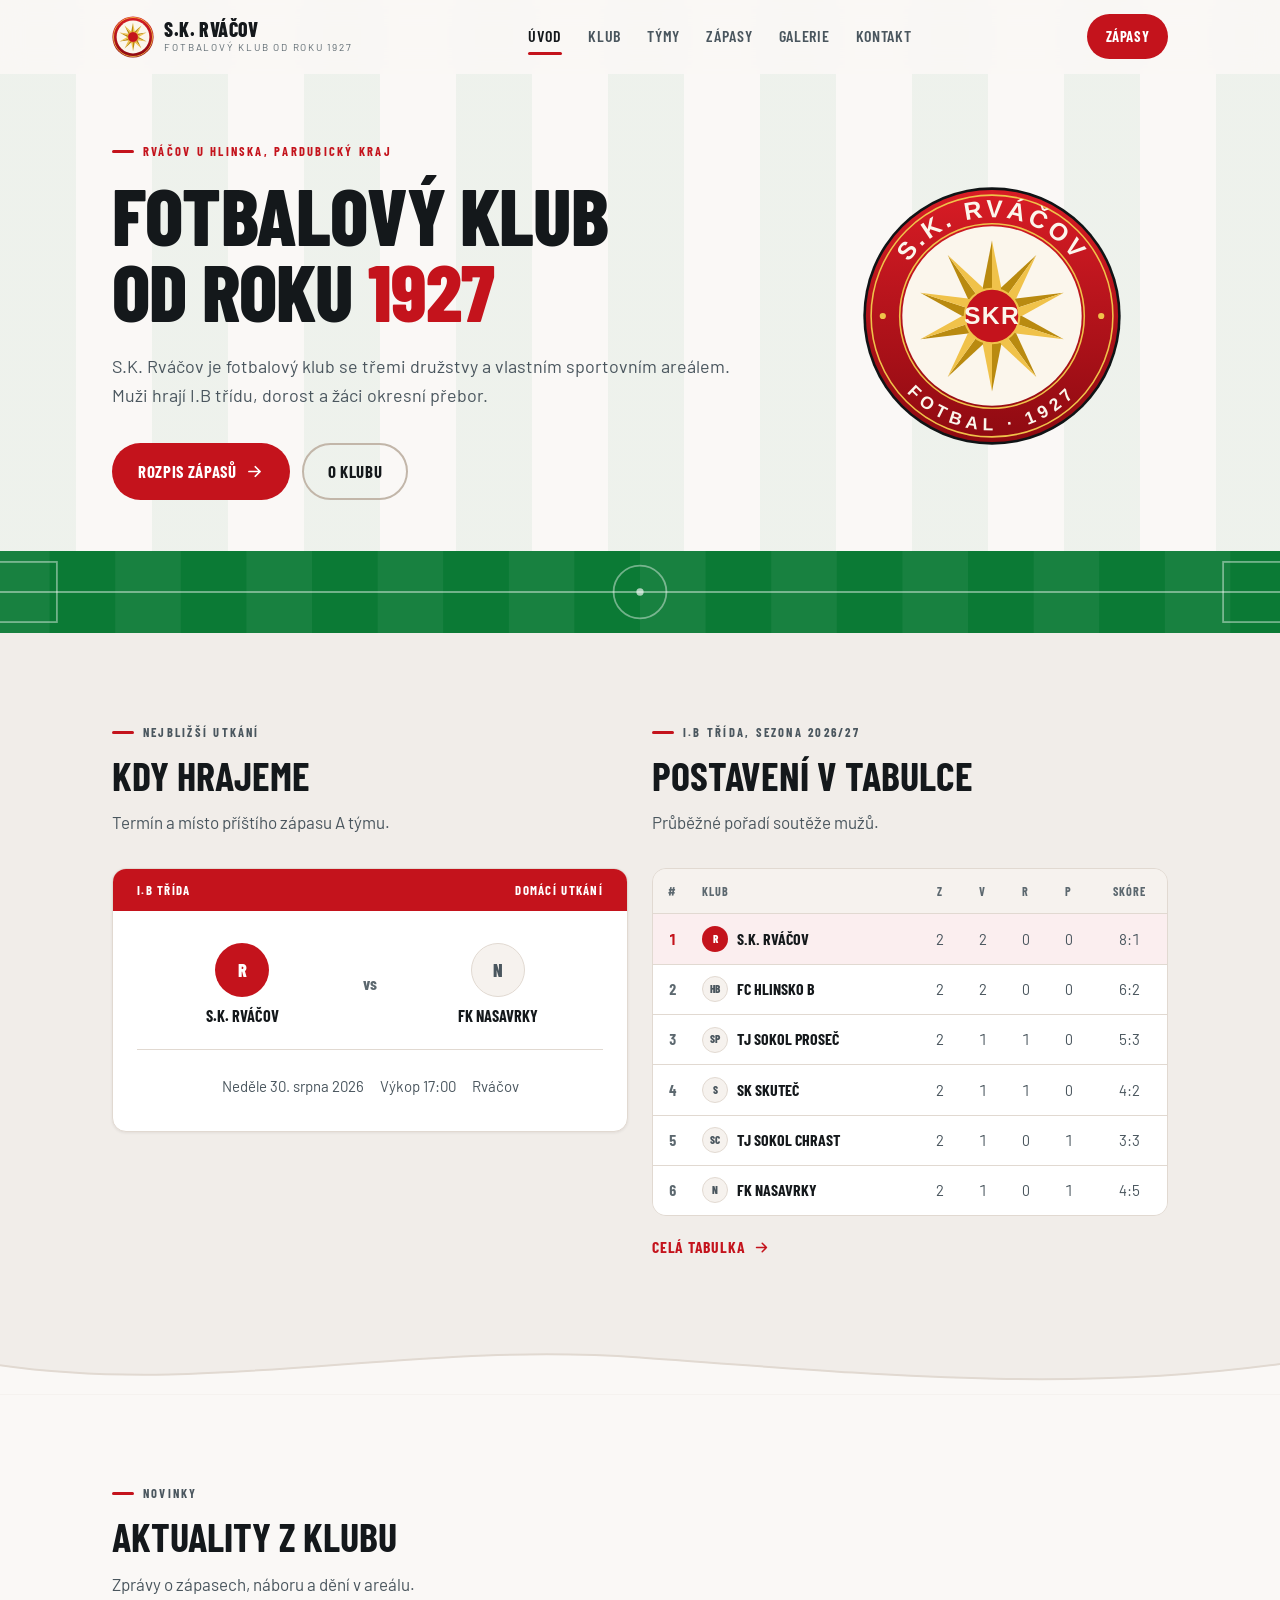
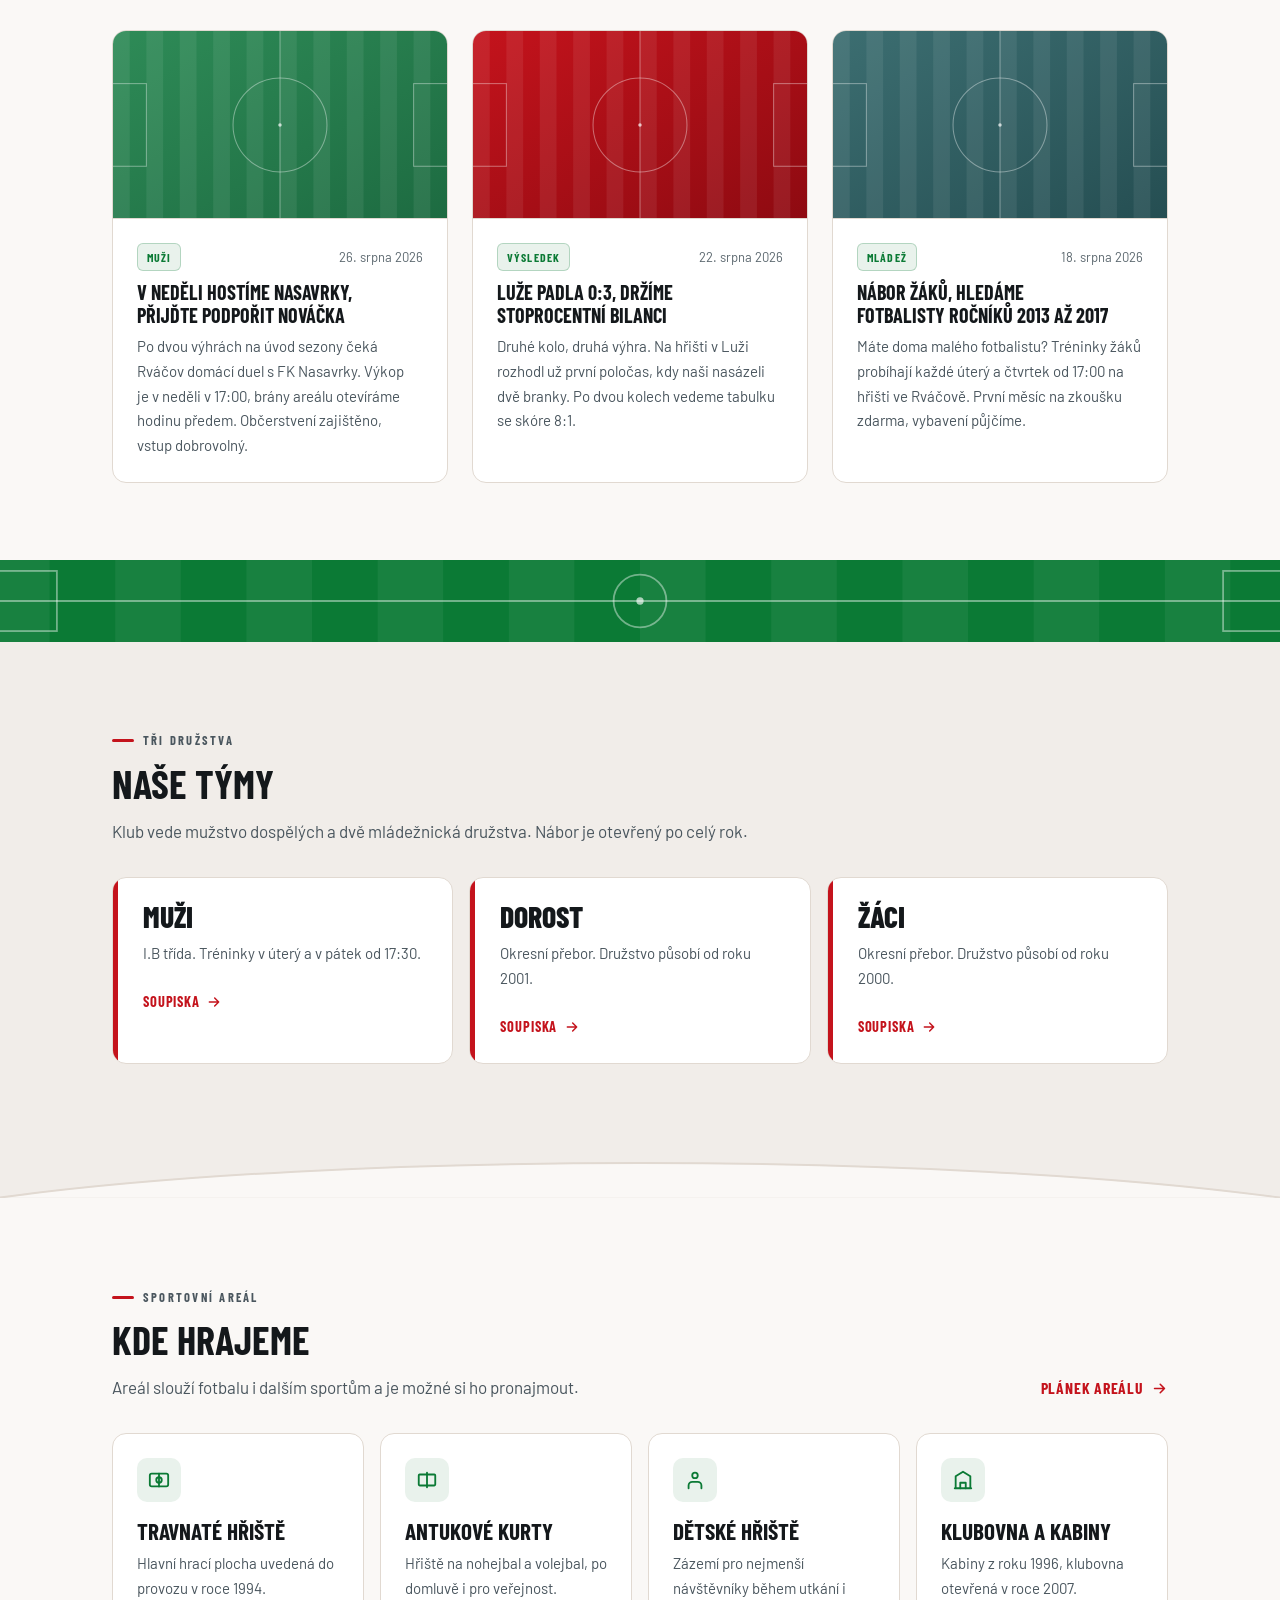
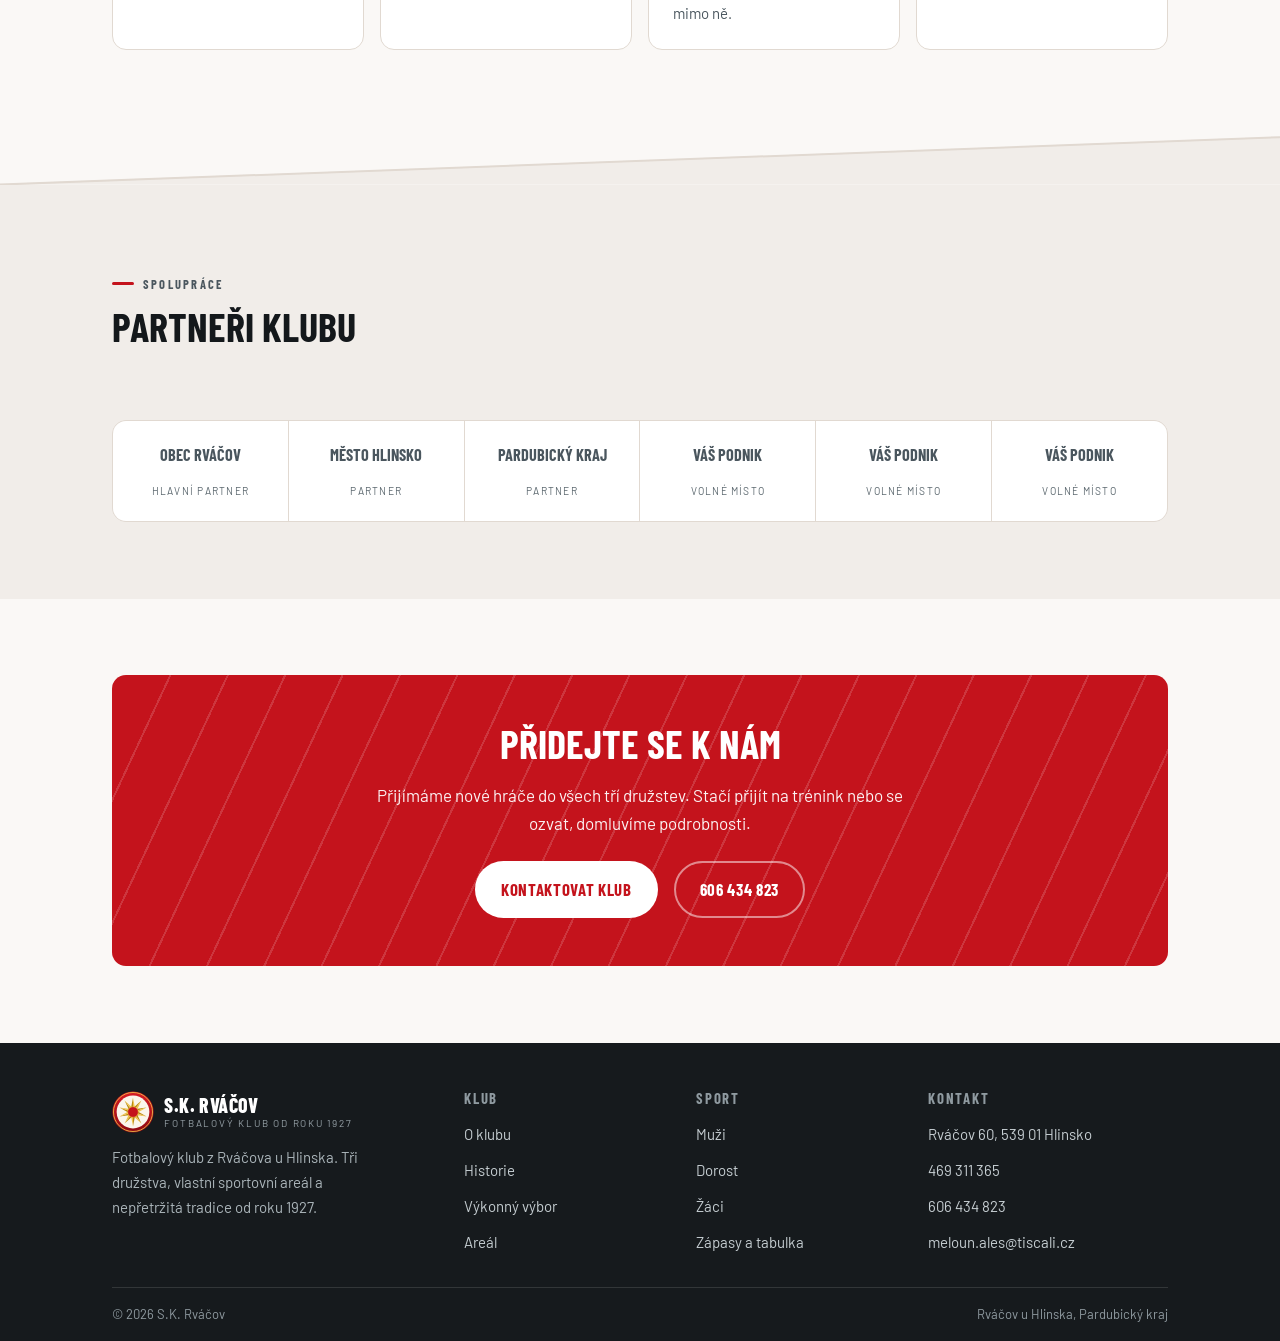
==== commit 55b7cf1a: "Světlý vzhled, fotbalová tematika a přepsané texty Vzhled: - web převeden z tmavého na světlý, tmavý" ====
--- a/index.html
+++ b/index.html
@@ -1,26 +1,29 @@
 <!DOCTYPE html>
-<html lang="cs" data-theme="dark">
+<html lang="cs">
 <head>
 <meta charset="UTF-8">
 <meta name="viewport" content="width=device-width, initial-scale=1">
-<title>S.K. Rváčov — fotbalový klub</title>
-<meta name="description" content="Oficiální stránky fotbalového klubu S.K. Rváčov u Hlinska. Založeno 1927. Muži, dorost a žáci.">
-<meta name="theme-color" content="#07090A">
+<title>S.K. Rváčov, fotbalový klub od roku 1927</title>
+<meta name="description" content="Oficiální web fotbalového klubu S.K. Rváčov u Hlinska. Rozpis zápasů, tabulka, soupisky, historie a kontakty.">
+<meta name="theme-color" content="#FAF8F6">
 <link rel="icon" href="assets/img/favicon.svg" type="image/svg+xml">
 <link rel="preconnect" href="https://fonts.googleapis.com">
 <link rel="preconnect" href="https://fonts.gstatic.com" crossorigin>
 <link href="https://fonts.googleapis.com/css2?family=Barlow+Condensed:wght@600;700;800&family=Barlow:wght@400;500;600&display=swap" rel="stylesheet">
 <link rel="stylesheet" href="assets/css/style.css">
-<script>(function(){var r=document.documentElement;r.classList.add('js');try{var t=localStorage.getItem('skr-theme');if(t==='light'||t==='dark')r.setAttribute('data-theme',t);}catch(e){}})();</script>
+<script>document.documentElement.classList.add('js');</script>
 </head>
 <body>
 <a class="skip-link" href="#main">Přeskočit na obsah</a>
 
 <header class="header">
   <div class="container header__inner">
-    <a class="brand" href="index.html" aria-label="S.K. Rváčov — úvodní stránka">
-      <img class="brand__mark" src="assets/img/mark.svg" alt="" width="40" height="40">
-      <span class="brand__name">S.K. Rváčov</span>
+    <a class="brand" href="index.html" aria-label="S.K. Rváčov, úvodní stránka">
+      <img class="brand__mark" src="assets/img/mark.svg" alt="" width="42" height="42">
+      <span class="brand__text">
+        <span class="brand__name">S.K. Rváčov</span>
+        <span class="brand__sub">Fotbalový klub od roku 1927</span>
+      </span>
     </a>
     <nav class="nav" aria-label="Hlavní navigace">
       <a class="nav__link" href="index.html" aria-current="page">Úvod</a>
@@ -31,10 +34,7 @@
       <a class="nav__link" href="kontakt.html">Kontakt</a>
     </nav>
     <div class="header__actions">
-      <button class="icon-btn" type="button" data-theme-toggle aria-label="Přepnout na světlý režim">
-        <svg class="icon-moon" viewBox="0 0 24 24" fill="none" stroke="currentColor" stroke-width="2" stroke-linecap="round" stroke-linejoin="round" aria-hidden="true"><path d="M21 12.8A9 9 0 1 1 11.2 3a7 7 0 0 0 9.8 9.8Z"/></svg>
-        <svg class="icon-sun" viewBox="0 0 24 24" fill="none" stroke="currentColor" stroke-width="2" stroke-linecap="round" stroke-linejoin="round" aria-hidden="true"><circle cx="12" cy="12" r="4"/><path d="M12 2v2M12 20v2M4.9 4.9l1.4 1.4M17.7 17.7l1.4 1.4M2 12h2M20 12h2M4.9 19.1l1.4-1.4M17.7 6.3l1.4-1.4"/></svg>
-      </button>
+      <a class="btn btn--sm" href="zapasy.html">Zápasy</a>
       <button class="icon-btn burger" type="button" data-drawer-open aria-expanded="false" aria-controls="drawer" aria-label="Otevřít menu">
         <svg viewBox="0 0 24 24" fill="none" stroke="currentColor" stroke-width="2.2" stroke-linecap="round" aria-hidden="true"><path d="M4 7h16M4 12h16M4 17h16"/></svg>
       </button>
@@ -45,7 +45,7 @@
 <div class="drawer" id="drawer" aria-hidden="true" role="dialog" aria-modal="true" aria-label="Navigace">
   <div class="drawer__top">
     <span class="brand">
-      <img class="brand__mark" src="assets/img/mark.svg" alt="" width="36" height="36">
+      <img class="brand__mark" src="assets/img/mark.svg" alt="" width="38" height="38">
       <span class="brand__name">S.K. Rváčov</span>
     </span>
     <button class="icon-btn" type="button" data-drawer-close aria-label="Zavřít menu">
@@ -68,84 +68,132 @@
 
 <main id="main">
 
-  <!-- ÚVOD -->
   <section class="hero">
     <div class="container">
       <div class="hero__grid">
         <div>
-          <p class="eyebrow" data-reveal>Rváčov u Hlinska</p>
+          <p class="eyebrow" data-reveal>Rváčov u Hlinska, Pardubický kraj</p>
           <h1 class="display hero__title" data-reveal>
-            <span class="line">Fotbal</span>
-            <span class="line">od roku <span class="outline">1927</span></span>
+            <span class="line">Fotbalový klub</span>
+            <span class="line">od roku <span class="accent">1927</span></span>
           </h1>
           <p class="lead hero__lead" data-reveal>
-            Fotbalový oddíl z Rváčova u Hlinska. Hrají u nás muži, dorost i žáci.
-            Přijďte se podívat na hřiště — vstup na domácí zápasy je dobrovolný.
+            S.K. Rváčov je fotbalový klub se třemi družstvy a vlastním sportovním areálem.
+            Muži hrají I.B třídu, dorost a žáci okresní přebor.
           </p>
           <div class="hero__cta" data-reveal>
-            <a class="btn" href="zapasy.html">Zápasy</a>
+            <a class="btn" href="zapasy.html">Rozpis zápasů <svg viewBox="0 0 24 24" fill="none" stroke="currentColor" stroke-width="2.2" stroke-linecap="round" stroke-linejoin="round" aria-hidden="true"><path d="M5 12h14M13 6l6 6-6 6"/></svg></a>
             <a class="btn btn--ghost" href="klub.html">O klubu</a>
           </div>
         </div>
-        <img class="hero__crest" src="assets/img/crest.svg" alt="Znak S.K. Rváčov" width="280" height="280">
-      </div>
-    </div>
-  </section>
-
-  <!-- AKTUÁLNĚ -->
+        <img class="hero__crest" src="assets/img/crest.svg" alt="Znak S.K. Rváčov" width="260" height="260">
+      </div>
+    </div>
+  </section>
+
+<div class="pitchband" aria-hidden="true">
+  <svg viewBox="0 0 1440 90" preserveAspectRatio="xMidYMid slice">
+    <rect width="1440" height="90" fill="#0B7A35"/>
+    <g fill="#FFFFFF" fill-opacity=".055"><rect x="0" width="72" height="90"/><rect x="144" width="72" height="90"/><rect x="288" width="72" height="90"/><rect x="432" width="72" height="90"/><rect x="576" width="72" height="90"/><rect x="720" width="72" height="90"/><rect x="864" width="72" height="90"/><rect x="1008" width="72" height="90"/><rect x="1152" width="72" height="90"/><rect x="1296" width="72" height="90"/></g>
+    <g stroke="#FFFFFF" stroke-opacity=".42" stroke-width="2" fill="none">
+      <path d="M0 45h1440"/>
+      <circle cx="720" cy="45" r="29"/>
+      <rect x="-40" y="12" width="120" height="66"/>
+      <rect x="1360" y="12" width="120" height="66"/>
+    </g>
+    <circle cx="720" cy="45" r="4" fill="#FFFFFF" fill-opacity=".65"/>
+  </svg>
+</div>
+
   <section class="section section--alt">
     <div class="container">
       <div class="grid-2">
         <div>
           <div class="section-head">
-            <p class="eyebrow" data-reveal>Kdy hrajeme</p>
-            <h2 data-reveal>Nejbližší zápas</h2>
-          </div>
-          <div data-render="next-match" data-reveal></div>
+            <p class="eyebrow" data-reveal>Nejbližší utkání</p>
+            <h2 data-reveal>Kdy hrajeme</h2>
+            <p data-reveal>Termín a místo příštího zápasu A týmu.</p>
+          </div>
+          <div data-render="next-match" data-team="Muži" data-reveal></div>
         </div>
         <div>
           <div class="section-head">
-            <p class="eyebrow" data-reveal>Ze života klubu</p>
-            <h2 data-reveal>Aktuality</h2>
-          </div>
-          <div data-render="news" data-limit="3" data-reveal></div>
-        </div>
-      </div>
-    </div>
-  </section>
-
-  <!-- TÝMY -->
+            <p class="eyebrow" data-reveal>I.B třída, sezona 2026/27</p>
+            <h2 data-reveal>Postavení v tabulce</h2>
+            <p data-reveal>Průběžné pořadí soutěže mužů.</p>
+          </div>
+          <div data-render="table" data-limit="6" data-reveal></div>
+          <p style="margin-top:var(--sp-4)" data-reveal><a class="link-arrow" href="zapasy.html">Celá tabulka <svg viewBox="0 0 24 24" fill="none" stroke="currentColor" stroke-width="2.2" stroke-linecap="round" stroke-linejoin="round" aria-hidden="true"><path d="M5 12h14M13 6l6 6-6 6"/></svg></a></p>
+        </div>
+      </div>
+    </div>
+  </section>
+
+<div class="sep sep--to-base" aria-hidden="true"><svg viewBox="0 0 1440 90" preserveAspectRatio="none"><path class="sep__fill" d="M0,44 C240,92 460,6 720,32 C980,58 1200,88 1440,42 L1440,90 L0,90 Z"/><path class="sep__edge" d="M0,44 C240,92 460,6 720,32 C980,58 1200,88 1440,42"/></svg></div>
+
   <section class="section">
+    <div class="container">
+      <div class="section-head">
+        <p class="eyebrow" data-reveal>Novinky</p>
+        <h2 data-reveal>Aktuality z klubu</h2>
+        <p data-reveal>Zprávy o zápasech, náboru a dění v areálu.</p>
+      </div>
+      <div class="news-grid" data-render="news" data-limit="3"></div>
+    </div>
+  </section>
+
+<div class="pitchband" aria-hidden="true">
+  <svg viewBox="0 0 1440 90" preserveAspectRatio="xMidYMid slice">
+    <rect width="1440" height="90" fill="#0B7A35"/>
+    <g fill="#FFFFFF" fill-opacity=".055"><rect x="0" width="72" height="90"/><rect x="144" width="72" height="90"/><rect x="288" width="72" height="90"/><rect x="432" width="72" height="90"/><rect x="576" width="72" height="90"/><rect x="720" width="72" height="90"/><rect x="864" width="72" height="90"/><rect x="1008" width="72" height="90"/><rect x="1152" width="72" height="90"/><rect x="1296" width="72" height="90"/></g>
+    <g stroke="#FFFFFF" stroke-opacity=".42" stroke-width="2" fill="none">
+      <path d="M0 45h1440"/>
+      <circle cx="720" cy="45" r="29"/>
+      <rect x="-40" y="12" width="120" height="66"/>
+      <rect x="1360" y="12" width="120" height="66"/>
+    </g>
+    <circle cx="720" cy="45" r="4" fill="#FFFFFF" fill-opacity=".65"/>
+  </svg>
+</div>
+
+  <section class="section section--alt">
     <div class="container">
       <div class="section-head">
         <p class="eyebrow" data-reveal>Tři družstva</p>
         <h2 data-reveal>Naše týmy</h2>
-        <p data-reveal>Ve Rváčově působí muži, dorost i žáci. Chcete hrát? Ozvěte se, bereme nové hráče do všech kategorií.</p>
+        <p data-reveal>Klub vede mužstvo dospělých a dvě mládežnická družstva. Nábor je otevřený po celý rok.</p>
       </div>
       <div class="grid-3">
         <a class="team" href="tymy.html#muzi" data-reveal>
           <span class="team__name">Muži</span>
-          <span class="team__note">A-tým klubu</span>
+          <span class="team__note">I.B třída. Tréninky v úterý a v pátek od 17:30.</span>
+          <span class="team__more">Soupiska <svg viewBox="0 0 24 24" fill="none" stroke="currentColor" stroke-width="2.2" stroke-linecap="round" stroke-linejoin="round" aria-hidden="true"><path d="M5 12h14M13 6l6 6-6 6"/></svg></span>
         </a>
         <a class="team" href="tymy.html#dorost" data-reveal>
           <span class="team__name">Dorost</span>
-          <span class="team__note">Družstvo od roku 2001</span>
+          <span class="team__note">Okresní přebor. Družstvo působí od roku 2001.</span>
+          <span class="team__more">Soupiska <svg viewBox="0 0 24 24" fill="none" stroke="currentColor" stroke-width="2.2" stroke-linecap="round" stroke-linejoin="round" aria-hidden="true"><path d="M5 12h14M13 6l6 6-6 6"/></svg></span>
         </a>
         <a class="team" href="tymy.html#zaci" data-reveal>
           <span class="team__name">Žáci</span>
-          <span class="team__note">Družstvo od roku 2000</span>
+          <span class="team__note">Okresní přebor. Družstvo působí od roku 2000.</span>
+          <span class="team__more">Soupiska <svg viewBox="0 0 24 24" fill="none" stroke="currentColor" stroke-width="2.2" stroke-linecap="round" stroke-linejoin="round" aria-hidden="true"><path d="M5 12h14M13 6l6 6-6 6"/></svg></span>
         </a>
       </div>
     </div>
   </section>
 
-  <!-- AREÁL -->
-  <section class="section section--alt">
-    <div class="container">
-      <div class="section-head">
-        <p class="eyebrow" data-reveal>Multifunkční komplex</p>
-        <h2 data-reveal>Náš areál</h2>
-        <p data-reveal>Vedle fotbalového hřiště tu najdete antukové kurty i hřiště pro nejmenší.</p>
+<div class="sep sep--to-base" aria-hidden="true"><svg viewBox="0 0 1440 90" preserveAspectRatio="none"><path class="sep__fill" d="M0,90 C380,18 1060,18 1440,90 Z"/><path class="sep__edge" d="M0,90 C380,18 1060,18 1440,90"/></svg></div>
+
+  <section class="section">
+    <div class="container">
+      <div class="section-head section-head--row">
+        <div>
+          <p class="eyebrow" data-reveal>Sportovní areál</p>
+          <h2 data-reveal>Kde hrajeme</h2>
+          <p data-reveal>Areál slouží fotbalu i dalším sportům a je možné si ho pronajmout.</p>
+        </div>
+        <a class="link-arrow" href="klub.html#areal" data-reveal>Plánek areálu <svg viewBox="0 0 24 24" fill="none" stroke="currentColor" stroke-width="2.2" stroke-linecap="round" stroke-linejoin="round" aria-hidden="true"><path d="M5 12h14M13 6l6 6-6 6"/></svg></a>
       </div>
       <div class="grid-4">
         <article class="facility" data-reveal>
@@ -153,52 +201,59 @@
             <svg viewBox="0 0 24 24" fill="none" stroke="currentColor" stroke-width="2" stroke-linecap="round" stroke-linejoin="round"><rect x="2" y="5" width="20" height="14" rx="2"/><circle cx="12" cy="12" r="3"/><path d="M12 5v14"/></svg>
           </div>
           <h3>Travnaté hřiště</h3>
-          <p>Hlavní fotbalová plocha, otevřená v roce 1994.</p>
+          <p>Hlavní hrací plocha uvedená do provozu v roce 1994.</p>
         </article>
         <article class="facility" data-reveal>
           <div class="facility__icon" aria-hidden="true">
             <svg viewBox="0 0 24 24" fill="none" stroke="currentColor" stroke-width="2" stroke-linecap="round" stroke-linejoin="round"><rect x="3" y="6" width="18" height="12" rx="1"/><path d="M12 4v16"/></svg>
           </div>
-          <h3>Antuka</h3>
-          <p>Hřiště na nohejbal a volejbal.</p>
+          <h3>Antukové kurty</h3>
+          <p>Hřiště na nohejbal a volejbal, po domluvě i pro veřejnost.</p>
         </article>
         <article class="facility" data-reveal>
           <div class="facility__icon" aria-hidden="true">
             <svg viewBox="0 0 24 24" fill="none" stroke="currentColor" stroke-width="2" stroke-linecap="round" stroke-linejoin="round"><circle cx="12" cy="7" r="3"/><path d="M5 21v-3a4 4 0 0 1 4-4h6a4 4 0 0 1 4 4v3"/></svg>
           </div>
           <h3>Dětské hřiště</h3>
-          <p>Pro nejmenší návštěvníky.</p>
+          <p>Zázemí pro nejmenší návštěvníky během utkání i mimo ně.</p>
         </article>
         <article class="facility" data-reveal>
           <div class="facility__icon" aria-hidden="true">
             <svg viewBox="0 0 24 24" fill="none" stroke="currentColor" stroke-width="2" stroke-linecap="round" stroke-linejoin="round"><path d="M3 21h18M4 21V8l8-5 8 5v13"/><path d="M9 21v-6h6v6"/></svg>
           </div>
           <h3>Klubovna a kabiny</h3>
-          <p>Kabiny od roku 1996, klubovna od roku 2007.</p>
+          <p>Kabiny z roku 1996, klubovna otevřená v roce 2007.</p>
         </article>
       </div>
     </div>
   </section>
 
-  <!-- PARTNEŘI -->
+<div class="sep sep--to-alt" aria-hidden="true"><svg viewBox="0 0 1440 90" preserveAspectRatio="none"><path class="sep__fill" d="M0,90 L1440,16 L1440,90 Z"/><path class="sep__edge" d="M0,90 L1440,16"/></svg></div>
+
+  <section class="section section--alt">
+    <div class="container">
+      <div class="section-head section-head--row">
+        <div>
+          <p class="eyebrow" data-reveal>Spolupráce</p>
+          <h2 data-reveal>Partneři klubu</h2>
+          <p data-reveal>Firmy a instituce, které podporují chod klubu a jeho mládež.</p>
+        </div>
+        <a class="link-arrow" href="kontakt.html" data-reveal>Chci se stát partnerem <svg viewBox="0 0 24 24" fill="none" stroke="currentColor" stroke-width="2.2" stroke-linecap="round" stroke-linejoin="round" aria-hidden="true"><path d="M5 12h14M13 6l6 6-6 6"/></svg></a>
+      </div>
+      <ul class="sponsors" data-render="sponsors" data-reveal></ul>
+    </div>
+  </section>
+
   <section class="section">
     <div class="container">
-      <div class="section-head">
-        <p class="eyebrow" data-reveal>Děkujeme</p>
-        <h2 data-reveal>Partneři klubu</h2>
-      </div>
-      <div data-render="sponsors" data-reveal></div>
-    </div>
-  </section>
-
-  <!-- VÝZVA -->
-  <section class="section">
-    <div class="container">
       <div class="cta" data-reveal>
-        <h2>Přidej se k nám</h2>
-        <p>Hledáme hráče do všech tří družstev — muže, dorost i žáky. Stačí přijít na trénink nebo zavolat.</p>
+        <h2>Přidejte se k nám</h2>
+        <p>
+          Přijímáme nové hráče do všech tří družstev. Stačí přijít na trénink nebo se ozvat,
+          domluvíme podrobnosti.
+        </p>
         <div class="row">
-          <a class="btn btn--gold" href="kontakt.html">Ozvat se klubu</a>
+          <a class="btn btn--white" href="kontakt.html">Kontaktovat klub</a>
           <a class="btn btn--ghost" href="tel:+420606434823">606 434 823</a>
         </div>
       </div>
@@ -212,19 +267,30 @@
     <div class="footer__top">
       <div class="footer__brand">
         <span class="brand">
-          <img class="brand__mark" src="assets/img/mark.svg" alt="" width="40" height="40" loading="lazy">
-          <span class="brand__name">S.K. Rváčov</span>
+          <img class="brand__mark" src="assets/img/mark.svg" alt="" width="42" height="42" loading="lazy">
+          <span class="brand__text">
+            <span class="brand__name">S.K. Rváčov</span>
+            <span class="brand__sub">Fotbalový klub od roku 1927</span>
+          </span>
         </span>
-        <p>Fotbalový oddíl z Rváčova u Hlinska. Muži, dorost a žáci. Založeno v roce 1927.</p>
-      </div>
-      <nav aria-label="Patička — stránky">
-        <h2 class="footer__title">Stránky</h2>
+        <p>Fotbalový klub z Rváčova u Hlinska. Tři družstva, vlastní sportovní areál a nepřetržitá tradice od roku 1927.</p>
+      </div>
+      <nav aria-label="Patička, stránky">
+        <h2 class="footer__title">Klub</h2>
         <ul class="footer__list">
           <li><a href="klub.html">O klubu</a></li>
-          <li><a href="tymy.html">Týmy</a></li>
-          <li><a href="zapasy.html">Zápasy</a></li>
-          <li><a href="galerie.html">Galerie</a></li>
-          <li><a href="kontakt.html">Kontakt</a></li>
+          <li><a href="klub.html#historie">Historie</a></li>
+          <li><a href="klub.html#vedeni">Výkonný výbor</a></li>
+          <li><a href="klub.html#areal">Areál</a></li>
+        </ul>
+      </nav>
+      <nav aria-label="Patička, sport">
+        <h2 class="footer__title">Sport</h2>
+        <ul class="footer__list">
+          <li><a href="tymy.html#muzi">Muži</a></li>
+          <li><a href="tymy.html#dorost">Dorost</a></li>
+          <li><a href="tymy.html#zaci">Žáci</a></li>
+          <li><a href="zapasy.html">Zápasy a tabulka</a></li>
         </ul>
       </nav>
       <div>
@@ -239,7 +305,7 @@
     </div>
     <div class="footer__bottom">
       <span>&copy; <span data-year>2026</span> S.K. Rváčov</span>
-      <span>Rváčov u Hlinska</span>
+      <span>Rváčov u Hlinska, Pardubický kraj</span>
     </div>
   </div>
 </footer>
--- a/assets/css/style.css
+++ b/assets/css/style.css
@@ -1,69 +1,21 @@
 /* ==========================================================================
-   S.K. RVÁČOV — styly webu
-   1) Barvy a tokeny  2) Základ  3) Text  4) Rozvržení
-   5) Komponenty      6) Sekce    7) Responzivita
+   S.K. RVÁČOV
+   1) Tokeny  2) Základ  3) Text  4) Rozvržení  5) Předěly sekcí
+   6) Komponenty  7) Sekce  8) Responzivita
    ========================================================================== */
 
-/* ---------- 1) BARVY A TOKENY ------------------------------------------- */
+/* ---------- 1) TOKENY ---------------------------------------------------- */
 :root {
-  /* Značka — vychází z původního znaku klubu */
-  --brand-red:   #E3242B;
-  --brand-dark:  #A8121C;
-  --brand-gold:  #F7C948;
-
-  /* Tmavý režim (výchozí) */
-  --bg:          #07090A;
-  --bg-2:        #0D1113;
-  --surface:     #12171A;
-  --surface-2:   #191F23;
-  --line:        #262F35;
-  --line-strong: #3A464D;
-
-  --text:        #F4F7F8;
-  --text-2:      #B7C2C8;
-  --text-3:      #85939B;
-
-  --accent:      var(--brand-red);   /* plochy a rámečky */
-  --accent-text: #FF7175;            /* červená pro text (kontrast 6,2:1) */
-  --gold:        var(--brand-gold);
-  --win:         #29C765;
-  --loss:        #E3474C;
-
-  --glow:        rgba(227, 36, 43, .22);
-  --scrim:       rgba(7, 9, 10, .82);
-
-  /* Písmo */
-  --font-display: "Barlow Condensed", "Arial Narrow", Arial, sans-serif;
-  --font-body:    "Barlow", -apple-system, BlinkMacSystemFont, "Segoe UI", Roboto, Arial, sans-serif;
-
-  --fs-hero: clamp(2.9rem, 8vw, 6rem);
-  --fs-h1:   clamp(2.3rem, 5.2vw, 4rem);
-  --fs-h2:   clamp(1.8rem, 3.6vw, 2.8rem);
-  --fs-h3:   clamp(1.25rem, 2vw, 1.6rem);
-  --fs-sm:   .9375rem;
-  --fs-xs:   .8125rem;
-
-  /* Prostor */
-  --sp-2: .5rem;  --sp-3: .75rem; --sp-4: 1rem;
-  --sp-5: 1.5rem; --sp-6: 2rem;   --sp-7: 3rem;  --sp-8: 4rem;
-  --section-y: clamp(3.5rem, 7vw, 6rem);
-  --gutter:    clamp(1.15rem, 4vw, 2rem);
-  --container: 1080px;
-  --header-h:  72px;
-
-  --r-sm: 6px; --r-md: 12px; --r-lg: 16px; --r-pill: 999px;
-
-  --sh-1: 0 1px 2px rgba(0,0,0,.3);
-  --sh-2: 0 10px 30px -12px rgba(0,0,0,.6);
-
-  --ease: cubic-bezier(.4, 0, .2, 1);
-  --t: 220ms;
-
-  color-scheme: dark;
-}
-
-/* Světlý režim */
-[data-theme="light"] {
+  /* Klubové barvy, vychází ze znaku */
+  --red:         #C4131C;
+  --red-bright:  #E3242B;
+  --red-dark:    #96070F;
+  --gold:        #7F5903;
+  --gold-bright: #E0A81C;
+  --grass:       #0B7A35;
+  --grass-soft:  #E9F2EC;
+
+  /* Plochy */
   --bg:          #FAF8F6;
   --bg-2:        #F1EDE9;
   --surface:     #FFFFFF;
@@ -71,21 +23,37 @@
   --line:        #E1D9D1;
   --line-strong: #C2B6A9;
 
-  --text:        #14181B;
-  --text-2:      #4A565E;
-  --text-3:      #5C686F;
-
-  --accent:      #C4131C;
-  --accent-text: #C4131C;
-  --gold:        #7F5903;
-  --win:         #0B7A35;
-  --loss:        #C4131C;
-
-  --glow:        rgba(227, 36, 43, .12);
-  --scrim:       rgba(250, 248, 246, .85);
-
-  --sh-1: 0 1px 2px rgba(28,20,14,.07);
-  --sh-2: 0 10px 30px -14px rgba(28,20,14,.2);
+  /* Text */
+  --text:   #14181B;
+  --text-2: #4A565E;
+  --text-3: #5C686F;
+
+  --loss: #C4131C;
+  --draw: #5A656C;
+
+  --font-display: "Barlow Condensed", "Arial Narrow", Arial, sans-serif;
+  --font-body:    "Barlow", -apple-system, BlinkMacSystemFont, "Segoe UI", Roboto, Arial, sans-serif;
+
+  --fs-hero: clamp(2.6rem, 6.5vw, 5rem);
+  --fs-h1:   clamp(2.1rem, 4.6vw, 3.4rem);
+  --fs-h2:   clamp(1.7rem, 3.2vw, 2.5rem);
+  --fs-h3:   clamp(1.2rem, 1.9vw, 1.45rem);
+  --fs-sm:   .9375rem;
+  --fs-xs:   .8125rem;
+
+  --sp-2: .5rem;  --sp-3: .75rem; --sp-4: 1rem;
+  --sp-5: 1.5rem; --sp-6: 2rem;   --sp-7: 3rem;  --sp-8: 4rem;
+  --section-y: clamp(3.25rem, 6vw, 5rem);
+  --gutter:    clamp(1.15rem, 4vw, 2rem);
+  --container: 1120px;
+  --header-h:  74px;
+
+  --r-sm: 6px; --r-md: 10px; --r-lg: 14px; --r-pill: 999px;
+  --sh-1: 0 1px 3px rgba(28,20,14,.07);
+  --sh-2: 0 14px 34px -18px rgba(28,20,14,.3);
+
+  --ease: cubic-bezier(.4, 0, .2, 1);
+  --t: 200ms;
 
   color-scheme: light;
 }
@@ -108,7 +76,6 @@
   line-height: 1.65;
   -webkit-font-smoothing: antialiased;
   overflow-x: hidden;
-  transition: background-color var(--t) var(--ease), color var(--t) var(--ease);
 }
 body.is-locked { overflow: hidden; }
 
@@ -120,56 +87,50 @@
 ul, ol { list-style: none; padding: 0; }
 table { border-collapse: collapse; width: 100%; }
 
-:focus-visible { outline: 3px solid var(--gold); outline-offset: 3px; border-radius: 3px; }
-::selection { background: var(--accent); color: #fff; }
+:focus-visible { outline: 3px solid var(--red); outline-offset: 3px; border-radius: 3px; }
+::selection { background: var(--red); color: #fff; }
 
 .skip-link {
   position: fixed; left: var(--sp-4); top: -100px; z-index: 999;
-  background: var(--accent); color: #fff; padding: .8rem 1.2rem;
+  background: var(--red); color: #fff; padding: .8rem 1.2rem;
   border-radius: var(--r-sm); font-weight: 700;
   transition: top var(--t) var(--ease);
 }
 .skip-link:focus { top: var(--sp-4); }
 
 /* ---------- 3) TEXT ------------------------------------------------------ */
-h1, h2, h3 {
-  font-family: var(--font-display);
-  font-weight: 700;
-  line-height: 1;
-  text-wrap: balance;
-}
+h1, h2, h3 { font-family: var(--font-display); font-weight: 700; line-height: 1.04; text-wrap: balance; }
 h1 { font-size: var(--fs-h1); }
 h2 { font-size: var(--fs-h2); }
 h3 { font-size: var(--fs-h3); line-height: 1.15; }
 p  { text-wrap: pretty; }
 
 .display {
-  font-family: var(--font-display);
-  font-weight: 800;
-  font-size: var(--fs-hero);
-  line-height: .88;
-  letter-spacing: -.015em;
-  text-transform: uppercase;
-}
-.outline {
-  color: transparent;
-  -webkit-text-stroke: 2px var(--gold);
-  paint-order: stroke fill;
-}
-@supports not (-webkit-text-stroke: 1px red) { .outline { color: var(--gold); } }
+  font-family: var(--font-display); font-weight: 800;
+  font-size: var(--fs-hero); line-height: .94;
+  letter-spacing: -.01em; text-transform: uppercase;
+}
+.display .accent { color: var(--red); }
 
 .eyebrow {
-  display: inline-flex; align-items: center; gap: .6rem;
-  font-family: var(--font-display); font-size: .75rem; font-weight: 600;
-  letter-spacing: .24em; text-transform: uppercase; color: var(--gold);
-}
-.eyebrow::before { content: ""; width: 24px; height: 2px; background: var(--accent); flex: none; }
-
-.lead  { font-size: clamp(1.05rem, 1.5vw, 1.2rem); color: var(--text-2); max-width: 60ch; }
+  display: inline-flex; align-items: center; gap: .55rem;
+  font-family: var(--font-display); font-size: .78rem; font-weight: 700;
+  letter-spacing: .18em; text-transform: uppercase; color: var(--red);
+}
+.eyebrow::before { content: ""; width: 22px; height: 3px; border-radius: 2px; background: var(--red); flex: none; }
+
+.lead  { font-size: clamp(1.05rem, 1.4vw, 1.16rem); color: var(--text-2); max-width: 64ch; }
 .muted { color: var(--text-2); }
 .dim   { color: var(--text-3); }
-.txt-win  { color: var(--win); }
-.txt-loss { color: var(--loss); }
+
+.tag {
+  display: inline-block; padding: .2rem .55rem;
+  font-family: var(--font-display); font-size: .74rem; font-weight: 700;
+  letter-spacing: .1em; text-transform: uppercase;
+  color: var(--grass); background: var(--grass-soft);
+  border: 1px solid color-mix(in srgb, var(--grass) 24%, transparent);
+  border-radius: var(--r-sm);
+}
 
 .visually-hidden {
   position: absolute !important; width: 1px; height: 1px; padding: 0; margin: -1px;
@@ -188,7 +149,11 @@
 
 .section-head { margin-bottom: var(--sp-6); }
 .section-head h2 { margin-top: var(--sp-3); text-transform: uppercase; }
-.section-head p  { margin-top: var(--sp-3); color: var(--text-2); max-width: 60ch; }
+.section-head p  { margin-top: var(--sp-3); color: var(--text-2); max-width: 64ch; }
+.section-head--row {
+  display: flex; flex-wrap: wrap; align-items: flex-end;
+  justify-content: space-between; gap: var(--sp-4);
+}
 
 .stack { display: flex; flex-direction: column; gap: var(--sp-4); }
 .row   { display: flex; align-items: center; gap: var(--sp-4); flex-wrap: wrap; }
@@ -196,343 +161,433 @@
 .grid-3 { display: grid; grid-template-columns: repeat(3, minmax(0, 1fr)); gap: var(--sp-4); }
 .grid-4 { display: grid; grid-template-columns: repeat(4, minmax(0, 1fr)); gap: var(--sp-4); }
 
-hr.divider { height: 1px; background: var(--line); border: 0; }
-
-/* ---------- 5) KOMPONENTY ------------------------------------------------ */
-
-/* Tlačítka */
+/* ---------- 5) PŘEDĚLY SEKCÍ --------------------------------------------- */
+
+/* Vlnka nebo šikmý řez */
+.sep { line-height: 0; overflow: hidden; }
+.sep svg { display: block; width: 100%; height: clamp(36px, 4.5vw, 62px); }
+.sep__fill { fill: currentColor; }
+.sep__edge { fill: none; stroke: var(--line); stroke-width: 2; vector-effect: non-scaling-stroke; }
+.sep--to-alt  { background: var(--bg);   color: var(--bg-2); }
+.sep--to-base { background: var(--bg-2); color: var(--bg); }
+
+/* Pás trávníku se středovým kruhem */
+.pitchband { line-height: 0; overflow: hidden; }
+.pitchband svg { display: block; width: 100%; height: clamp(54px, 6.5vw, 82px); }
+
+/* ---------- 6) KOMPONENTY ------------------------------------------------ */
+
 .btn {
-  --btn-bg: var(--accent);
+  --btn-bg: var(--red);
   --btn-fg: #fff;
   display: inline-flex; align-items: center; justify-content: center; gap: .5rem;
-  min-height: 48px; padding: .85rem 1.6rem;
+  min-height: 48px; padding: .8rem 1.5rem;
   font-family: var(--font-display); font-size: 1.05rem; font-weight: 700;
-  letter-spacing: .05em; text-transform: uppercase;
+  letter-spacing: .04em; text-transform: uppercase;
   background: var(--btn-bg); color: var(--btn-fg);
   border: 2px solid transparent; border-radius: var(--r-pill);
   transition: background-color var(--t) var(--ease), color var(--t) var(--ease),
-              border-color var(--t) var(--ease);
-}
-.btn:hover { --btn-bg: var(--brand-dark); }
+              border-color var(--t) var(--ease), box-shadow var(--t) var(--ease);
+}
+.btn:hover { --btn-bg: var(--red-dark); box-shadow: var(--sh-2); }
 .btn svg { width: 19px; height: 19px; flex: none; }
-
 .btn--ghost { --btn-bg: transparent; --btn-fg: var(--text); border-color: var(--line-strong); }
-.btn--ghost:hover { --btn-bg: var(--surface-2); border-color: var(--text-3); }
-
-.btn--gold { --btn-bg: var(--brand-gold); --btn-fg: #1A1206; }
-.btn--gold:hover { --btn-bg: #FFD766; }
-
-.btn--sm { min-height: 40px; padding: .55rem 1.1rem; font-size: .92rem; }
+.btn--ghost:hover { --btn-bg: var(--surface); border-color: var(--text-3); box-shadow: var(--sh-1); }
+.btn--white { --btn-bg: #fff; --btn-fg: var(--red); }
+.btn--white:hover { --btn-bg: #fff; --btn-fg: var(--red-dark); }
+.btn--sm { min-height: 40px; padding: .5rem 1.05rem; font-size: .92rem; }
 .btn--block { width: 100%; }
 
 .link-arrow {
-  display: inline-flex; align-items: center; gap: .5rem;
-  font-family: var(--font-display); font-weight: 700; font-size: 1rem;
-  letter-spacing: .06em; text-transform: uppercase; color: var(--text);
-  transition: color var(--t) var(--ease), gap var(--t) var(--ease);
-}
-.link-arrow svg { width: 18px; height: 18px; }
-.link-arrow:hover { color: var(--accent-text); gap: .75rem; }
-
-/* Karta */
+  display: inline-flex; align-items: center; gap: .45rem;
+  font-family: var(--font-display); font-weight: 700; font-size: .98rem;
+  letter-spacing: .05em; text-transform: uppercase; color: var(--red);
+  transition: gap var(--t) var(--ease);
+}
+.link-arrow svg { width: 17px; height: 17px; }
+.link-arrow:hover { gap: .7rem; }
+
 .card {
-  background: var(--surface);
-  border: 1px solid var(--line);
-  border-radius: var(--r-lg);
-  padding: var(--sp-5);
-  transition: border-color var(--t) var(--ease);
-}
-.card:hover { border-color: var(--line-strong); }
-
-/* Prázdný stav */
+  background: var(--surface); border: 1px solid var(--line);
+  border-radius: var(--r-lg); padding: var(--sp-5);
+  transition: border-color var(--t) var(--ease), box-shadow var(--t) var(--ease);
+}
+.card:hover { border-color: var(--line-strong); box-shadow: var(--sh-1); }
+
 .empty {
-  display: flex; flex-direction: column; align-items: center; gap: var(--sp-4);
-  text-align: center;
-  padding: var(--sp-7) var(--sp-5);
-  border: 1px dashed var(--line-strong);
-  border-radius: var(--r-lg);
-  color: var(--text-2);
-}
-.empty svg { width: 34px; height: 34px; color: var(--text-3); }
-.empty p { max-width: 46ch; }
+  padding: var(--sp-7) var(--sp-5); text-align: center;
+  border: 1px dashed var(--line-strong); border-radius: var(--r-lg);
+  background: var(--surface); color: var(--text-2);
+}
 
 /* Hlavička */
 .header {
   position: fixed; inset: 0 0 auto 0; z-index: 30;
-  height: var(--header-h);
-  display: flex; align-items: center;
+  height: var(--header-h); display: flex; align-items: center;
+  background: color-mix(in srgb, var(--bg) 90%, transparent);
+  backdrop-filter: blur(12px); -webkit-backdrop-filter: blur(12px);
   border-bottom: 1px solid transparent;
-  transition: background-color var(--t) var(--ease), border-color var(--t) var(--ease);
-}
-.header.is-stuck {
-  background: var(--scrim);
-  backdrop-filter: blur(14px); -webkit-backdrop-filter: blur(14px);
-  border-bottom-color: var(--line);
-}
+  transition: border-color var(--t) var(--ease), box-shadow var(--t) var(--ease);
+}
+.header.is-stuck { border-bottom-color: var(--line); box-shadow: var(--sh-1); }
 .header__inner { display: flex; align-items: center; justify-content: space-between; gap: var(--sp-4); width: 100%; }
 
-.brand { display: flex; align-items: center; gap: .7rem; flex: none; }
-.brand__mark { width: 40px; height: 40px; flex: none; }
-.brand__name {
-  font-family: var(--font-display); font-weight: 800; font-size: 1.28rem;
-  letter-spacing: .03em; text-transform: uppercase; line-height: 1;
-}
-
-.nav { display: flex; align-items: center; gap: .2rem; }
+.brand { display: flex; align-items: center; gap: .65rem; flex: none; }
+.brand__mark { width: 42px; height: 42px; flex: none; }
+.brand__text { display: flex; flex-direction: column; line-height: 1; }
+.brand__name { font-family: var(--font-display); font-weight: 800; font-size: 1.24rem; letter-spacing: .02em; text-transform: uppercase; }
+.brand__sub { font-size: .62rem; letter-spacing: .18em; text-transform: uppercase; color: var(--text-3); margin-top: 3px; }
+
+.nav { display: flex; align-items: center; gap: .1rem; }
 .nav__link {
-  position: relative; padding: .5rem .8rem;
+  position: relative; padding: .5rem .78rem;
   font-family: var(--font-display); font-size: 1rem; font-weight: 600;
-  letter-spacing: .06em; text-transform: uppercase;
-  color: var(--text-2);
+  letter-spacing: .04em; text-transform: uppercase; color: var(--text-2);
   transition: color var(--t) var(--ease);
 }
 .nav__link::after {
-  content: ""; position: absolute; left: .8rem; right: .8rem; bottom: .25rem; height: 2px;
-  background: var(--accent); transform: scaleX(0); transform-origin: left;
+  content: ""; position: absolute; left: .78rem; right: .78rem; bottom: .2rem; height: 3px;
+  border-radius: 2px; background: var(--red);
+  transform: scaleX(0); transform-origin: left;
   transition: transform var(--t) var(--ease);
 }
 .nav__link:hover { color: var(--text); }
 .nav__link:hover::after { transform: scaleX(1); }
 .nav__link[aria-current="page"] { color: var(--text); }
-.nav__link[aria-current="page"]::after { transform: scaleX(1); background: var(--gold); }
+.nav__link[aria-current="page"]::after { transform: scaleX(1); }
 
 .header__actions { display: flex; align-items: center; gap: .5rem; flex: none; }
 
 .icon-btn {
-  width: 44px; height: 44px; flex: none;
-  display: grid; place-items: center;
+  width: 44px; height: 44px; flex: none; display: grid; place-items: center;
   border: 1px solid var(--line); border-radius: var(--r-pill);
-  color: var(--text-2);
-  transition: color var(--t) var(--ease), border-color var(--t) var(--ease), background-color var(--t) var(--ease);
-}
-.icon-btn:hover { color: var(--text); border-color: var(--line-strong); background: var(--surface-2); }
+  background: var(--surface); color: var(--text-2);
+  transition: color var(--t) var(--ease), border-color var(--t) var(--ease);
+}
+.icon-btn:hover { color: var(--text); border-color: var(--line-strong); }
 .icon-btn svg { width: 20px; height: 20px; }
-[data-theme="light"] .icon-btn .icon-moon { display: none; }
-.icon-btn .icon-sun { display: none; }
-[data-theme="light"] .icon-btn .icon-sun { display: block; }
-
 .burger { display: none; }
 
-/* Mobilní menu */
 .drawer {
-  position: fixed; inset: 0; z-index: 40;
-  background: var(--bg);
+  position: fixed; inset: 0; z-index: 40; background: var(--bg);
   display: flex; flex-direction: column;
   padding: var(--sp-4) var(--gutter) var(--sp-6);
   transform: translateX(100%); visibility: hidden;
-  transition: transform 320ms var(--ease), visibility 320ms;
+  transition: transform 300ms var(--ease), visibility 300ms;
 }
 .drawer.is-open { transform: translateX(0); visibility: visible; }
 .drawer__top { display: flex; align-items: center; justify-content: space-between; height: calc(var(--header-h) - var(--sp-4)); }
 .drawer__nav { display: flex; flex-direction: column; margin-top: var(--sp-5); }
 .drawer__link {
-  font-family: var(--font-display); font-weight: 700; font-size: 1.9rem;
+  font-family: var(--font-display); font-weight: 700; font-size: 1.8rem;
   text-transform: uppercase; color: var(--text-2);
   padding: .5rem 0; border-bottom: 1px solid var(--line);
   transition: color var(--t) var(--ease);
 }
-.drawer__link:hover { color: var(--text); }
-.drawer__link[aria-current="page"] { color: var(--gold); }
+.drawer__link:hover, .drawer__link[aria-current="page"] { color: var(--red); }
 .drawer__foot { margin-top: auto; padding-top: var(--sp-5); color: var(--text-3); font-size: var(--fs-sm); }
 
 /* Nejbližší zápas */
-.next-match {
-  border: 1px solid var(--line); border-left: 3px solid var(--accent);
-  border-radius: var(--r-lg); background: var(--surface);
-  padding: var(--sp-5);
-}
-.next-match__comp {
-  font-family: var(--font-display); font-size: var(--fs-xs); font-weight: 600;
-  letter-spacing: .16em; text-transform: uppercase; color: var(--gold);
-}
-.next-match__teams {
-  font-family: var(--font-display); font-weight: 700; font-size: 1.6rem;
-  text-transform: uppercase; line-height: 1.1; margin-top: var(--sp-3);
-}
-.next-match__when  { margin-top: var(--sp-3); color: var(--text-2); }
-.next-match__where { color: var(--text-3); font-size: var(--fs-sm); }
+.match { border: 1px solid var(--line); border-radius: var(--r-lg); overflow: hidden; background: var(--surface); box-shadow: var(--sh-1); }
+.match__head {
+  display: flex; align-items: center; justify-content: space-between; gap: var(--sp-3);
+  padding: .65rem var(--sp-5); background: var(--red); color: #fff;
+  font-family: var(--font-display); font-size: .8rem; font-weight: 700;
+  letter-spacing: .1em; text-transform: uppercase;
+}
+.match__body { padding: var(--sp-6) var(--sp-5); }
+.match__teams { display: grid; grid-template-columns: minmax(0,1fr) auto minmax(0,1fr); align-items: center; gap: var(--sp-4); }
+.match__team { display: flex; flex-direction: column; align-items: center; gap: .6rem; text-align: center; }
+.match__badge {
+  width: 54px; height: 54px; border-radius: 50%; display: grid; place-items: center;
+  background: var(--surface-2); border: 1px solid var(--line);
+  font-family: var(--font-display); font-weight: 800; font-size: 1.15rem; color: var(--text-2);
+}
+.match__team.is-us .match__badge { background: var(--red); border-color: transparent; color: #fff; }
+.match__name { font-family: var(--font-display); font-weight: 700; font-size: 1.02rem; text-transform: uppercase; line-height: 1.1; }
+.match__vs { font-family: var(--font-display); font-weight: 700; font-size: 1.05rem; color: var(--text-3); }
+.match__meta {
+  display: flex; flex-wrap: wrap; justify-content: center; gap: var(--sp-4);
+  margin-top: var(--sp-5); padding-top: var(--sp-5); border-top: 1px solid var(--line);
+  font-size: var(--fs-sm); color: var(--text-2);
+}
 
 /* Seznam zápasů */
-.fixture-list { display: flex; flex-direction: column; gap: var(--sp-3); }
+.fixtures { display: flex; flex-direction: column; gap: var(--sp-3); }
 .fixture {
-  display: grid; grid-template-columns: 74px 1fr auto;
-  align-items: center; gap: var(--sp-4);
-  padding: var(--sp-4);
-  border: 1px solid var(--line); border-radius: var(--r-md);
-  background: var(--surface);
-  transition: border-color var(--t) var(--ease);
-}
-.fixture:hover { border-color: var(--line-strong); }
-.fixture__date { font-family: var(--font-display); line-height: 1.1; }
-.fixture__day  { display: block; font-size: 1.4rem; font-weight: 800; }
-.fixture__mon  { display: block; font-size: .72rem; letter-spacing: .14em; text-transform: uppercase; color: var(--text-3); }
+  display: grid; grid-template-columns: 56px minmax(0,1fr) auto; align-items: center; gap: var(--sp-4);
+  padding: var(--sp-4); background: var(--surface);
+  border: 1px solid var(--line); border-left: 4px solid var(--line-strong);
+  border-radius: var(--r-md);
+  transition: box-shadow var(--t) var(--ease);
+}
+.fixture:hover { box-shadow: var(--sh-1); }
+.fixture.is-win  { border-left-color: var(--grass); }
+.fixture.is-draw { border-left-color: var(--draw); }
+.fixture.is-loss { border-left-color: var(--loss); }
+.fixture__date { text-align: center; font-family: var(--font-display); line-height: 1.05; }
+.fixture__date b { display: block; font-size: 1.35rem; font-weight: 800; }
+.fixture__date span { display: block; font-size: .7rem; letter-spacing: .08em; text-transform: uppercase; color: var(--text-3); }
 .fixture__main { min-width: 0; }
-.fixture__teams { font-family: var(--font-display); font-weight: 700; font-size: 1.15rem; text-transform: uppercase; line-height: 1.15; }
-.fixture__sub   { font-size: var(--fs-xs); color: var(--text-3); margin-top: .15rem; }
-.fixture__score { font-family: var(--font-display); font-weight: 800; font-size: 1.45rem; font-variant-numeric: tabular-nums; }
-.fixture__time  { font-family: var(--font-display); font-weight: 700; font-size: 1.2rem; color: var(--text-2); }
-
-/* Tabulka soutěže */
-.table-wrap {
-  overflow-x: auto; -webkit-overflow-scrolling: touch;
-  border: 1px solid var(--line); border-radius: var(--r-lg); background: var(--surface);
-}
-.ltable { min-width: 540px; font-variant-numeric: tabular-nums; }
+.fixture__teams { font-family: var(--font-display); font-weight: 700; font-size: 1.1rem; text-transform: uppercase; line-height: 1.15; }
+.fixture__teams i { font-style: normal; color: var(--text-3); font-weight: 600; }
+.fixture__sub { font-size: var(--fs-xs); color: var(--text-3); margin-top: .1rem; }
+.fixture__score, .fixture__time { font-family: var(--font-display); font-weight: 800; font-size: 1.35rem; font-variant-numeric: tabular-nums; }
+.fixture__time { color: var(--text-2); font-size: 1.15rem; }
+.fixture.is-win  .fixture__score { color: var(--grass); }
+.fixture.is-loss .fixture__score { color: var(--loss); }
+
+/* Tabulka */
+.table-wrap { overflow-x: auto; -webkit-overflow-scrolling: touch; border: 1px solid var(--line); border-radius: var(--r-lg); background: var(--surface); }
+.ltable { min-width: 560px; font-variant-numeric: tabular-nums; }
 .ltable th {
-  padding: .8rem .7rem; text-align: center; white-space: nowrap;
+  padding: .75rem .7rem; text-align: center; white-space: nowrap;
   font-family: var(--font-display); font-size: .76rem; font-weight: 700;
-  letter-spacing: .13em; text-transform: uppercase; color: var(--text-3);
+  letter-spacing: .08em; text-transform: uppercase; color: var(--text-3);
   background: var(--surface-2); border-bottom: 1px solid var(--line);
 }
-.ltable th:nth-child(2), .ltable td.club { text-align: left; }
-.ltable td {
-  padding: .75rem .7rem; text-align: center;
-  border-bottom: 1px solid var(--line); font-size: var(--fs-sm); color: var(--text-2);
-}
+.ltable th:nth-child(2) { text-align: left; }
+.ltable td { padding: .65rem .7rem; text-align: center; border-bottom: 1px solid var(--line); font-size: var(--fs-sm); color: var(--text-2); }
 .ltable tbody tr:last-child td { border-bottom: 0; }
-.ltable .pos  { font-family: var(--font-display); font-weight: 700; color: var(--text-3); width: 42px; }
-.ltable .club { font-family: var(--font-display); font-weight: 700; font-size: 1rem; text-transform: uppercase; color: var(--text); white-space: nowrap; }
-.ltable .pts  { font-family: var(--font-display); font-weight: 800; font-size: 1.1rem; color: var(--text); }
-.ltable tr.is-own { background: color-mix(in srgb, var(--accent) 10%, transparent); }
-.ltable tr.is-own .pos { color: var(--accent-text); }
-
-/* Upozornění na ukázková data */
-.notice {
-  display: flex; align-items: flex-start; gap: .6rem;
-  padding: .8rem 1rem; margin-bottom: var(--sp-5);
-  border: 1px solid color-mix(in srgb, var(--gold) 40%, transparent);
-  background: color-mix(in srgb, var(--gold) 12%, transparent);
-  border-radius: var(--r-md);
-  font-size: var(--fs-sm); color: var(--text-2);
-}
-.notice svg { width: 18px; height: 18px; flex: none; margin-top: .2rem; color: var(--gold); }
-.notice b { color: var(--text); }
+.ltable tbody tr:hover { background: var(--surface-2); }
+.ltable .pos { font-family: var(--font-display); font-weight: 700; color: var(--text-3); width: 38px; }
+.ltable .club {
+  display: flex; align-items: center; gap: .55rem; text-align: left;
+  font-family: var(--font-display); font-weight: 700; font-size: 1rem;
+  text-transform: uppercase; color: var(--text); white-space: nowrap;
+}
+.ltable .club__badge {
+  width: 26px; height: 26px; border-radius: 50%; flex: none;
+  display: grid; place-items: center; background: var(--surface-2);
+  border: 1px solid var(--line);
+  font-size: .7rem; font-weight: 800; color: var(--text-2);
+}
+.ltable .pts { font-family: var(--font-display); font-weight: 800; font-size: 1.08rem; color: var(--text); }
+.ltable tr.is-own { background: color-mix(in srgb, var(--red) 7%, transparent); }
+.ltable tr.is-own:hover { background: color-mix(in srgb, var(--red) 11%, transparent); }
+.ltable tr.is-own .pos { color: var(--red); }
+.ltable tr.is-own .club__badge { background: var(--red); border-color: transparent; color: #fff; }
 
 /* Soupisky */
-.squad + .squad { margin-top: var(--sp-7); }
-.squad__head { margin-bottom: var(--sp-4); }
+.squad + .squad { margin-top: var(--sp-8); }
+.squad__head { margin-bottom: var(--sp-5); padding-bottom: var(--sp-4); border-bottom: 2px solid var(--line); }
 .squad__name { font-size: var(--fs-h2); text-transform: uppercase; }
 .squad__note { color: var(--text-2); font-size: var(--fs-sm); margin-top: .25rem; }
 
-.roster {
-  display: flex; flex-direction: column; gap: 1px;
-  background: var(--line); border: 1px solid var(--line);
-  border-radius: var(--r-lg); overflow: hidden;
-}
-.roster__row {
-  display: grid; grid-template-columns: 48px 1fr auto;
-  align-items: center; gap: var(--sp-4);
-  padding: .7rem var(--sp-5); background: var(--surface);
-  transition: background-color var(--t) var(--ease);
-}
-.roster__row:hover { background: var(--surface-2); }
-.roster__num {
-  font-family: var(--font-display); font-weight: 800; font-size: 1.15rem;
-  color: var(--accent-text); text-align: center; font-variant-numeric: tabular-nums;
-}
-.roster__name { font-family: var(--font-display); font-weight: 700; font-size: 1.15rem; text-transform: uppercase; }
-.roster__post { font-size: var(--fs-xs); letter-spacing: .1em; text-transform: uppercase; color: var(--text-3); }
+.players { display: grid; grid-template-columns: repeat(auto-fill, minmax(200px, 1fr)); gap: var(--sp-4); }
+.player {
+  position: relative; overflow: hidden;
+  padding: var(--sp-5); background: var(--surface);
+  border: 1px solid var(--line); border-radius: var(--r-lg);
+  transition: border-color var(--t) var(--ease), box-shadow var(--t) var(--ease);
+}
+.player:hover { border-color: var(--line-strong); box-shadow: var(--sh-1); }
+.player__num {
+  position: absolute; right: .7rem; top: .3rem;
+  font-family: var(--font-display); font-weight: 800; font-size: 3rem; line-height: 1;
+  color: var(--surface-2); pointer-events: none;
+}
+.player__post { position: relative; font-size: var(--fs-xs); letter-spacing: .08em; text-transform: uppercase; color: var(--red); font-weight: 600; }
+.player__name { position: relative; font-family: var(--font-display); font-weight: 700; font-size: 1.18rem; text-transform: uppercase; line-height: 1.1; margin-top: .25rem; }
+.player__stats { position: relative; display: flex; gap: var(--sp-5); margin-top: var(--sp-4); padding-top: var(--sp-4); border-top: 1px solid var(--line); }
+.player__stats span { display: flex; flex-direction: column; font-size: .64rem; letter-spacing: .08em; text-transform: uppercase; color: var(--text-3); }
+.player__stats b { font-family: var(--font-display); font-size: 1.05rem; font-weight: 800; color: var(--text); }
 
 /* Aktuality */
-.news-list { display: flex; flex-direction: column; gap: var(--sp-4); }
-.news-item {
-  padding: var(--sp-5);
-  border: 1px solid var(--line); border-radius: var(--r-lg); background: var(--surface);
-  transition: border-color var(--t) var(--ease);
-}
-.news-item:hover { border-color: var(--line-strong); }
-.news-item__date  { font-family: var(--font-display); font-size: var(--fs-xs); letter-spacing: .13em; text-transform: uppercase; color: var(--text-3); }
-.news-item__title { font-family: var(--font-display); font-weight: 700; font-size: 1.35rem; text-transform: uppercase; line-height: 1.15; margin-top: .35rem; }
-.news-item__text  { color: var(--text-2); font-size: var(--fs-sm); margin-top: .5rem; }
-
-/* Časová osa */
-.timeline { position: relative; padding-left: 1.9rem; }
-.timeline::before {
-  content: ""; position: absolute; left: 6px; top: .5rem; bottom: .5rem; width: 2px;
-  background: linear-gradient(180deg, var(--accent), var(--gold));
-}
-.tl-item { position: relative; padding-bottom: var(--sp-5); }
-.tl-item:last-child { padding-bottom: 0; }
-.tl-item::before {
-  content: ""; position: absolute; left: -1.9rem; top: .5rem;
-  width: 14px; height: 14px; border-radius: 50%;
-  background: var(--bg); border: 3px solid var(--accent);
-}
-.tl-item__year { font-family: var(--font-display); font-weight: 800; font-size: 1.35rem; color: var(--gold); line-height: 1.1; }
-.tl-item__text { color: var(--text-2); font-size: var(--fs-sm); margin-top: .2rem; max-width: 58ch; }
-
-/* Vedení klubu */
-.board { display: flex; flex-direction: column; gap: 1px; background: var(--line); border: 1px solid var(--line); border-radius: var(--r-lg); overflow: hidden; }
+.news-grid { display: grid; grid-template-columns: repeat(auto-fill, minmax(270px, 1fr)); gap: var(--sp-5); }
+.news {
+  display: flex; flex-direction: column; overflow: hidden;
+  background: var(--surface); border: 1px solid var(--line); border-radius: var(--r-lg);
+  transition: box-shadow var(--t) var(--ease), transform var(--t) var(--ease);
+}
+.news:hover { box-shadow: var(--sh-2); transform: translateY(-2px); }
+.news__art { aspect-ratio: 16 / 9; border-bottom: 1px solid var(--line); }
+.news__art svg { width: 100%; height: 100%; object-fit: cover; }
+.news__body { padding: var(--sp-5); display: flex; flex-direction: column; flex: 1; }
+.news__meta { display: flex; align-items: center; justify-content: space-between; gap: var(--sp-3); font-size: var(--fs-xs); color: var(--text-3); }
+.news__title { font-family: var(--font-display); font-weight: 700; font-size: 1.26rem; text-transform: uppercase; line-height: 1.12; margin-top: .6rem; }
+.news__text { color: var(--text-2); font-size: var(--fs-sm); margin-top: .5rem; }
+
+/* Historie, lineární osa */
+.timeline {
+  display: flex; gap: var(--sp-4);
+  overflow-x: auto; scroll-snap-type: x proximity;
+  padding-bottom: var(--sp-5);
+  scrollbar-width: thin;
+}
+.timeline::-webkit-scrollbar { height: 8px; }
+.timeline::-webkit-scrollbar-track { background: var(--bg-2); border-radius: 4px; }
+.timeline::-webkit-scrollbar-thumb { background: var(--line-strong); border-radius: 4px; }
+
+.tl {
+  position: relative; flex: 0 0 min(248px, 76vw);
+  scroll-snap-align: start; padding-top: 54px;
+}
+.tl::before {
+  content: ""; position: absolute; left: 0; right: calc(var(--sp-4) * -1); top: 42px;
+  height: 3px; background: var(--line-strong);
+}
+.tl:last-child::before { right: 50%; }
+.tl__year {
+  position: absolute; top: 0; left: 0;
+  font-family: var(--font-display); font-weight: 800; font-size: 1.5rem;
+  line-height: 1; color: var(--red); font-variant-numeric: tabular-nums;
+}
+.tl__dot {
+  position: absolute; top: 35px; left: 0;
+  width: 17px; height: 17px; border-radius: 50%;
+  background: var(--surface); border: 3px solid var(--line-strong);
+}
+.tl.is-major .tl__dot { border-color: var(--red); background: var(--red); }
+.tl__text {
+  display: block; margin-top: var(--sp-4); height: calc(100% - var(--sp-4));
+  padding: var(--sp-4); background: var(--surface);
+  border: 1px solid var(--line); border-radius: var(--r-md);
+  font-size: var(--fs-sm); color: var(--text-2);
+}
+.tl.is-major .tl__text { border-color: color-mix(in srgb, var(--red) 30%, transparent); color: var(--text); }
+.timeline-hint { display: inline-flex; align-items: center; gap: .4rem; font-size: var(--fs-xs); color: var(--text-3); }
+.timeline-hint svg { width: 15px; height: 15px; }
+
+/* Vedení */
+.board { display: grid; grid-template-columns: repeat(auto-fit, minmax(215px, 1fr)); gap: var(--sp-4); }
 .board__item {
-  display: flex; flex-wrap: wrap; align-items: baseline; justify-content: space-between; gap: var(--sp-3);
-  padding: var(--sp-4) var(--sp-5); background: var(--surface);
-}
-.board__name { font-family: var(--font-display); font-weight: 700; font-size: 1.2rem; text-transform: uppercase; }
+  display: flex; flex-direction: column; gap: .25rem;
+  padding: var(--sp-5); background: var(--surface);
+  border: 1px solid var(--line); border-radius: var(--r-lg);
+  transition: box-shadow var(--t) var(--ease);
+}
+.board__item:hover { box-shadow: var(--sh-1); }
+.board__avatar {
+  width: 44px; height: 44px; border-radius: 50%; display: grid; place-items: center;
+  background: var(--red); color: #fff;
+  font-family: var(--font-display); font-weight: 800; font-size: .95rem; margin-bottom: var(--sp-3);
+}
+.board__name { font-family: var(--font-display); font-weight: 700; font-size: 1.15rem; text-transform: uppercase; }
 .board__role { color: var(--text-2); font-size: var(--fs-sm); }
 
 /* Areál */
-.facility { padding: var(--sp-5); border: 1px solid var(--line); border-radius: var(--r-lg); background: var(--surface); }
+.facility { padding: var(--sp-5); background: var(--surface); border: 1px solid var(--line); border-radius: var(--r-lg); transition: box-shadow var(--t) var(--ease); }
+.facility:hover { box-shadow: var(--sh-1); }
 .facility__icon {
-  width: 44px; height: 44px; margin-bottom: var(--sp-4);
-  display: grid; place-items: center; border-radius: var(--r-md);
-  background: color-mix(in srgb, var(--gold) 14%, transparent); color: var(--gold);
+  width: 44px; height: 44px; margin-bottom: var(--sp-4); display: grid; place-items: center;
+  border-radius: var(--r-md); background: var(--grass-soft); color: var(--grass);
 }
 .facility__icon svg { width: 22px; height: 22px; }
 .facility h3 { text-transform: uppercase; }
-.facility p  { color: var(--text-2); font-size: var(--fs-sm); margin-top: .4rem; }
-
-/* Týmy */
+.facility p { color: var(--text-2); font-size: var(--fs-sm); margin-top: .4rem; }
+
+/* Karty družstev */
 .team {
-  display: block; padding: var(--sp-5);
-  border: 1px solid var(--line); border-radius: var(--r-lg); background: var(--surface);
-  transition: border-color var(--t) var(--ease);
-}
-.team:hover { border-color: var(--accent); }
-.team__name { font-family: var(--font-display); font-weight: 800; font-size: 1.8rem; text-transform: uppercase; line-height: 1; }
-.team__note { color: var(--text-2); font-size: var(--fs-sm); margin-top: .4rem; }
+  position: relative; overflow: hidden; display: block;
+  padding: var(--sp-5) var(--sp-5) var(--sp-5) calc(var(--sp-5) + 6px);
+  background: var(--surface);
+  border: 1px solid var(--line); border-radius: var(--r-lg);
+  transition: box-shadow var(--t) var(--ease), transform var(--t) var(--ease);
+}
+.team:hover { box-shadow: var(--sh-2); transform: translateY(-2px); }
+.team::before { content: ""; position: absolute; left: 0; top: 0; bottom: 0; width: 5px; background: var(--red); }
+.team__name { font-family: var(--font-display); font-weight: 800; font-size: 1.85rem; text-transform: uppercase; line-height: 1; }
+.team__note { display: block; color: var(--text-2); font-size: var(--fs-sm); margin-top: .4rem; }
+.team__more { display: inline-flex; align-items: center; gap: .4rem; margin-top: var(--sp-5); font-family: var(--font-display); font-weight: 700; font-size: .9rem; letter-spacing: .06em; text-transform: uppercase; color: var(--red); }
+.team__more svg { width: 16px; height: 16px; }
 
 /* Galerie */
-.gallery { display: grid; grid-template-columns: repeat(auto-fill, minmax(240px, 1fr)); gap: var(--sp-4); }
-.gallery__item { margin: 0; border: 1px solid var(--line); border-radius: var(--r-md); overflow: hidden; background: var(--surface-2); }
-.gallery__item img { width: 100%; aspect-ratio: 4 / 3; object-fit: cover; }
-.gallery__item figcaption { padding: .6rem .8rem; font-size: var(--fs-xs); color: var(--text-2); }
+.pills { display: flex; gap: .5rem; flex-wrap: wrap; }
+.pill {
+  padding: .45rem 1rem; border-radius: var(--r-pill);
+  border: 1px solid var(--line); background: var(--surface);
+  font-family: var(--font-display); font-weight: 600; font-size: .9rem;
+  letter-spacing: .05em; text-transform: uppercase; color: var(--text-2);
+  transition: all var(--t) var(--ease);
+}
+.pill:hover { border-color: var(--line-strong); color: var(--text); }
+.pill[aria-pressed="true"] { background: var(--red); border-color: var(--red); color: #fff; }
+
+.gallery { display: grid; grid-template-columns: repeat(auto-fill, minmax(230px, 1fr)); gap: var(--sp-4); }
+.photo {
+  position: relative; display: block; padding: 0; overflow: hidden;
+  aspect-ratio: 4 / 3; border: 1px solid var(--line); border-radius: var(--r-md);
+  background: var(--surface-2);
+  transition: box-shadow var(--t) var(--ease), transform var(--t) var(--ease);
+}
+.photo:hover { box-shadow: var(--sh-2); transform: translateY(-2px); }
+.photo img, .photo svg { width: 100%; height: 100%; object-fit: cover; }
+.photo__cap {
+  position: absolute; inset: auto 0 0 0; padding: 1.8rem .85rem .65rem;
+  background: linear-gradient(transparent, rgba(10,20,14,.82));
+  color: #fff; text-align: left;
+  font-family: var(--font-display); font-weight: 700; font-size: .92rem;
+  text-transform: uppercase;
+}
+
+.lightbox {
+  position: fixed; inset: 0; z-index: 50; padding: var(--gutter);
+  background: rgba(16, 22, 19, .92); display: grid; place-items: center;
+  opacity: 0; visibility: hidden; transition: opacity var(--t) var(--ease), visibility var(--t);
+}
+.lightbox.is-open { opacity: 1; visibility: visible; }
+.lightbox__figure { max-width: min(980px, 92vw); width: 100%; }
+.lightbox__media { border-radius: var(--r-md); overflow: hidden; }
+.lightbox__cap { margin-top: var(--sp-4); text-align: center; color: #fff; font-family: var(--font-display); font-size: 1.05rem; text-transform: uppercase; letter-spacing: .05em; }
+.lightbox .icon-btn { position: absolute; background: rgba(255,255,255,.14); color: #fff; border-color: rgba(255,255,255,.32); }
+.lightbox .icon-btn:hover { background: rgba(255,255,255,.26); color: #fff; }
+.lightbox__close { top: var(--gutter); right: var(--gutter); }
+.lightbox__prev { left: var(--gutter); top: 50%; transform: translateY(-50%); }
+.lightbox__next { right: var(--gutter); top: 50%; transform: translateY(-50%); }
 
 /* Partneři */
 .sponsors { display: grid; grid-template-columns: repeat(auto-fit, minmax(160px, 1fr)); gap: 1px; background: var(--line); border: 1px solid var(--line); border-radius: var(--r-lg); overflow: hidden; }
 .sponsor {
-  background: var(--surface); min-height: 96px;
-  display: grid; place-items: center; padding: var(--sp-4); text-align: center;
-  font-family: var(--font-display); font-weight: 700; font-size: 1.05rem;
-  text-transform: uppercase; color: var(--text-2);
-}
-
-/* Kontaktní řádky */
+  background: var(--surface); min-height: 100px;
+  display: grid; place-items: center; gap: .2rem; padding: var(--sp-4); text-align: center;
+  transition: background-color var(--t) var(--ease);
+}
+.sponsor:hover { background: var(--surface-2); }
+.sponsor__name { font-family: var(--font-display); font-weight: 700; font-size: 1.02rem; text-transform: uppercase; color: var(--text-2); }
+.sponsor__tier { font-size: .64rem; letter-spacing: .12em; text-transform: uppercase; color: var(--text-3); }
+
+/* Časté dotazy */
+.faq { border: 1px solid var(--line); border-radius: var(--r-lg); overflow: hidden; background: var(--surface); }
+.faq__item + .faq__item { border-top: 1px solid var(--line); }
+.faq__q {
+  width: 100%; display: flex; align-items: center; justify-content: space-between; gap: var(--sp-4);
+  padding: var(--sp-5); text-align: left;
+  font-family: var(--font-display); font-weight: 700; font-size: 1.12rem; text-transform: uppercase;
+  transition: color var(--t) var(--ease), background-color var(--t) var(--ease);
+}
+.faq__q:hover { color: var(--red); background: var(--surface-2); }
+.faq__q svg { width: 20px; height: 20px; flex: none; color: var(--text-3); transition: transform var(--t) var(--ease); }
+.faq__q[aria-expanded="true"] svg { transform: rotate(45deg); color: var(--red); }
+.faq__a { max-height: 0; overflow: hidden; padding: 0 var(--sp-5); transition: max-height 300ms var(--ease), padding 300ms var(--ease); }
+.faq__a.is-open { max-height: 420px; padding: 0 var(--sp-5) var(--sp-5); }
+.faq__a p { color: var(--text-2); font-size: var(--fs-sm); }
+
+/* Kontakt */
 .contact-list { display: flex; flex-direction: column; gap: 1px; background: var(--line); border: 1px solid var(--line); border-radius: var(--r-lg); overflow: hidden; }
 .contact-row { display: flex; align-items: flex-start; gap: var(--sp-4); padding: var(--sp-5); background: var(--surface); }
 .contact-row__icon {
-  width: 42px; height: 42px; flex: none;
-  display: grid; place-items: center; border-radius: var(--r-md);
-  background: color-mix(in srgb, var(--accent) 14%, transparent); color: var(--accent-text);
+  width: 42px; height: 42px; flex: none; display: grid; place-items: center; border-radius: var(--r-md);
+  background: color-mix(in srgb, var(--red) 9%, transparent); color: var(--red);
 }
 .contact-row__icon svg { width: 20px; height: 20px; }
-.contact-row__label { font-size: var(--fs-xs); letter-spacing: .14em; text-transform: uppercase; color: var(--text-3); }
-.contact-row__value { font-family: var(--font-display); font-weight: 700; font-size: 1.15rem; margin-top: .15rem; }
-a.contact-row__value:hover { color: var(--accent-text); }
+.contact-row__label { font-size: var(--fs-xs); letter-spacing: .1em; text-transform: uppercase; color: var(--text-3); }
+.contact-row__value { display: block; font-family: var(--font-display); font-weight: 700; font-size: 1.12rem; margin-top: .12rem; }
+a.contact-row__value:hover { color: var(--red); }
 
 /* Formulář */
 .field { display: flex; flex-direction: column; gap: .4rem; }
-.field label { font-family: var(--font-display); font-weight: 600; font-size: .9rem; letter-spacing: .09em; text-transform: uppercase; color: var(--text-2); }
-.field label .req { color: var(--accent-text); }
+.field label { font-family: var(--font-display); font-weight: 600; font-size: .9rem; letter-spacing: .06em; text-transform: uppercase; color: var(--text-2); }
+.field label .req { color: var(--red); }
 .input, .textarea {
-  width: 100%; padding: .8rem 1rem;
-  background: var(--surface); color: var(--text);
-  border: 1px solid var(--line); border-radius: var(--r-md);
+  width: 100%; padding: .78rem 1rem; background: var(--surface); color: var(--text);
+  border: 1px solid var(--line-strong); border-radius: var(--r-md);
   transition: border-color var(--t) var(--ease), box-shadow var(--t) var(--ease);
 }
 .input::placeholder, .textarea::placeholder { color: var(--text-3); }
 .input:focus, .textarea:focus {
-  outline: none; border-color: var(--accent);
-  box-shadow: 0 0 0 3px color-mix(in srgb, var(--accent) 20%, transparent);
+  outline: none; border-color: var(--red);
+  box-shadow: 0 0 0 3px color-mix(in srgb, var(--red) 16%, transparent);
 }
 .textarea { resize: vertical; min-height: 140px; }
 .field__error { display: none; font-size: var(--fs-xs); color: var(--loss); }
@@ -541,123 +596,124 @@
 .form-note { font-size: var(--fs-xs); color: var(--text-3); }
 .form-status { display: none; padding: var(--sp-4); border-radius: var(--r-md); font-size: var(--fs-sm); }
 .form-status.is-visible {
-  display: block;
-  background: color-mix(in srgb, var(--win) 12%, transparent);
-  color: var(--win);
-  border: 1px solid color-mix(in srgb, var(--win) 30%, transparent);
+  display: block; color: var(--grass); background: var(--grass-soft);
+  border: 1px solid color-mix(in srgb, var(--grass) 26%, transparent);
 }
 
 /* Výzva */
 .cta {
-  border-radius: var(--r-lg);
-  background: linear-gradient(115deg, var(--brand-dark), var(--accent));
-  color: #fff; text-align: center;
-  padding: clamp(2rem, 5vw, 3.5rem);
+  position: relative; overflow: hidden; isolation: isolate;
+  border-radius: var(--r-lg); text-align: center; color: #fff;
+  padding: clamp(2rem, 5vw, 3rem);
+  background: var(--red);
+}
+.cta::before {
+  content: ""; position: absolute; inset: 0; z-index: -1; opacity: .15;
+  background-image: repeating-linear-gradient(115deg, #fff 0 2px, transparent 2px 52px);
 }
 .cta h2 { text-transform: uppercase; }
-.cta p  { margin: var(--sp-4) auto 0; max-width: 52ch; color: rgba(255,255,255,.92); }
+.cta p { margin: var(--sp-4) auto 0; max-width: 54ch; color: rgba(255,255,255,.94); }
 .cta .row { justify-content: center; margin-top: var(--sp-5); }
-.cta .btn--ghost { --btn-fg: #fff; border-color: rgba(255,255,255,.45); }
-.cta .btn--ghost:hover { --btn-bg: rgba(255,255,255,.14); border-color: #fff; }
+.cta .btn--ghost { --btn-fg: #fff; border-color: rgba(255,255,255,.5); }
+.cta .btn--ghost:hover { --btn-bg: rgba(255,255,255,.16); border-color: #fff; box-shadow: none; }
 
 /* Patička */
-.footer { background: var(--bg-2); border-top: 1px solid var(--line); }
-.footer__top { padding-block: var(--sp-7) var(--sp-6); display: grid; grid-template-columns: 1.6fr 1fr 1.2fr; gap: var(--sp-6); }
-.footer__brand p { color: var(--text-2); font-size: var(--fs-sm); margin-top: var(--sp-3); max-width: 34ch; }
-.footer__title { font-family: var(--font-display); font-weight: 700; font-size: .95rem; letter-spacing: .16em; text-transform: uppercase; color: var(--text-3); margin-bottom: var(--sp-3); }
+.footer { background: #161A1D; color: #D8DEE1; }
+.footer a { color: #D8DEE1; }
+.footer__top { padding-block: var(--sp-7) var(--sp-6); display: grid; grid-template-columns: 1.6fr 1fr 1fr 1.2fr; gap: var(--sp-6); }
+.footer__brand .brand__name { color: #fff; }
+.footer__brand .brand__sub { color: #98A3A9; }
+.footer__brand p { color: #ABB5BA; font-size: var(--fs-sm); margin-top: var(--sp-3); max-width: 32ch; }
+.footer__title { font-family: var(--font-display); font-weight: 700; font-size: .92rem; letter-spacing: .12em; text-transform: uppercase; color: #8F9A A0; margin-bottom: var(--sp-3); }
+.footer__title { color: #8F9AA0; }
 .footer__list { display: flex; flex-direction: column; gap: .5rem; }
-.footer__list a, .footer__list span { color: var(--text-2); font-size: var(--fs-sm); transition: color var(--t) var(--ease); }
-.footer__list a:hover { color: var(--accent-text); }
-.footer__bottom { border-top: 1px solid var(--line); padding-block: var(--sp-4); font-size: var(--fs-xs); color: var(--text-3); display: flex; flex-wrap: wrap; gap: var(--sp-3); justify-content: space-between; }
-
-/* Nahoru */
+.footer__list a, .footer__list span { color: #C5CDD1; font-size: var(--fs-sm); transition: color var(--t) var(--ease); }
+.footer__list a:hover { color: #fff; }
+.footer__bottom { border-top: 1px solid rgba(255,255,255,.12); padding-block: var(--sp-4); font-size: var(--fs-xs); color: #8F9AA0; display: flex; flex-wrap: wrap; gap: var(--sp-3); justify-content: space-between; }
+
 .to-top {
   position: fixed; right: var(--gutter); bottom: var(--gutter); z-index: 20;
   width: 46px; height: 46px; border-radius: 50%;
-  background: var(--accent); color: #fff;
-  display: grid; place-items: center; box-shadow: var(--sh-2);
+  background: var(--red); color: #fff; display: grid; place-items: center; box-shadow: var(--sh-2);
   opacity: 0; visibility: hidden;
   transition: opacity var(--t) var(--ease), visibility var(--t), background-color var(--t) var(--ease);
 }
 .to-top.is-visible { opacity: 1; visibility: visible; }
-.to-top:hover { background: var(--brand-dark); }
+.to-top:hover { background: var(--red-dark); }
 .to-top svg { width: 21px; height: 21px; }
 
-/* ---------- 6) SEKCE ----------------------------------------------------- */
-
-/* Úvodní hlavička */
+/* ---------- 7) SEKCE ----------------------------------------------------- */
 .hero {
   position: relative; overflow: hidden;
-  padding-top: calc(var(--header-h) + clamp(2.5rem, 6vw, 4.5rem));
-  padding-bottom: clamp(3rem, 6vw, 4.5rem);
-}
+  padding-top: calc(var(--header-h) + clamp(2.2rem, 5vw, 3.6rem));
+  padding-bottom: clamp(2.2rem, 4.5vw, 3.2rem);
+  background: var(--bg);
+}
+/* Pruhy posekaného trávníku */
 .hero::before {
-  content: ""; position: absolute; z-index: 0; pointer-events: none;
-  width: 520px; height: 520px; top: -220px; left: -140px;
-  background: var(--glow); border-radius: 50%; filter: blur(80px);
-}
-.hero__grid { display: grid; grid-template-columns: 1.25fr .75fr; gap: clamp(2rem, 5vw, 4rem); align-items: center; }
+  content: ""; position: absolute; inset: 0; z-index: 0; pointer-events: none;
+  background-image: repeating-linear-gradient(90deg,
+    rgba(11,122,53,.05) 0 76px, transparent 76px 152px);
+}
+.hero__grid { display: grid; grid-template-columns: minmax(0,1.3fr) minmax(0,.7fr); gap: clamp(1.5rem, 4vw, 3rem); align-items: center; }
 .hero__title { margin-top: var(--sp-4); }
 .hero__title .line { display: block; }
 .hero__lead { margin-top: var(--sp-5); }
-.hero__cta  { display: flex; flex-wrap: wrap; gap: var(--sp-3); margin-top: var(--sp-6); }
-.hero__crest { width: min(280px, 100%); margin-inline: auto; }
-
-/* Hlavička podstránky */
+.hero__cta { display: flex; flex-wrap: wrap; gap: var(--sp-3); margin-top: var(--sp-6); }
+.hero__crest { width: min(260px, 100%); margin-inline: auto; }
+
 .page-hero {
   position: relative; overflow: hidden;
-  padding-top: calc(var(--header-h) + clamp(2.5rem, 6vw, 4rem));
-  padding-bottom: clamp(2rem, 4vw, 3rem);
-  background: var(--bg-2); border-bottom: 1px solid var(--line);
+  padding-top: calc(var(--header-h) + clamp(2rem, 4.5vw, 3rem));
+  padding-bottom: clamp(1.6rem, 3.5vw, 2.4rem);
+  background: var(--bg-2);
+  border-bottom: 1px solid var(--line);
 }
 .page-hero::before {
-  content: ""; position: absolute; z-index: 0; pointer-events: none;
-  width: 460px; height: 460px; top: -240px; right: -120px;
-  background: var(--glow); border-radius: 50%; filter: blur(80px);
+  content: ""; position: absolute; inset: 0; z-index: 0; pointer-events: none;
+  background-image: repeating-linear-gradient(90deg,
+    rgba(11,122,53,.04) 0 76px, transparent 76px 152px);
 }
 .page-hero h1 { margin-top: var(--sp-3); text-transform: uppercase; }
 .page-hero .lead { margin-top: var(--sp-4); }
 
-.breadcrumb { display: flex; align-items: center; gap: .45rem; font-size: var(--fs-xs); letter-spacing: .1em; text-transform: uppercase; color: var(--text-3); }
-.breadcrumb a:hover { color: var(--accent-text); }
+.breadcrumb { display: flex; align-items: center; gap: .4rem; font-size: var(--fs-xs); letter-spacing: .06em; text-transform: uppercase; color: var(--text-3); }
+.breadcrumb a:hover { color: var(--red); }
 .breadcrumb svg { width: 13px; height: 13px; }
 
-/* Odhalení při scrollu — jen když běží JS */
-.js [data-reveal] { opacity: 0; transform: translateY(16px); }
-.js .reveal-ready [data-reveal] { transition: opacity 400ms var(--ease), transform 400ms var(--ease); }
+.js [data-reveal] { opacity: 0; transform: translateY(14px); }
+.js .reveal-ready [data-reveal] { transition: opacity 380ms var(--ease), transform 380ms var(--ease); }
 .js [data-reveal].is-in { opacity: 1; transform: none; }
 
-/* ---------- 7) RESPONZIVITA ---------------------------------------------- */
+/* ---------- 8) RESPONZIVITA ---------------------------------------------- */
 @media (max-width: 900px) {
   .nav { display: none; }
   .burger { display: grid; }
-  .hero__grid { grid-template-columns: 1fr; }
+  .hero__grid { grid-template-columns: minmax(0, 1fr); }
   .hero__crest { display: none; }
   .grid-4 { grid-template-columns: repeat(2, minmax(0, 1fr)); }
-  .footer__top { grid-template-columns: 1fr 1fr; }
+  .footer__top { grid-template-columns: minmax(0,1fr) minmax(0,1fr); }
 }
 
 @media (max-width: 640px) {
   .header__actions > .btn { display: none; }
-  .grid-2, .grid-3, .grid-4 { grid-template-columns: 1fr; }
-  .footer__top { grid-template-columns: 1fr; gap: var(--sp-5); }
-  .fixture { grid-template-columns: 60px 1fr auto; gap: var(--sp-3); }
-  .fixture__day { font-size: 1.2rem; }
-  .fixture__teams { font-size: 1rem; }
-  .drawer__link { font-size: 1.6rem; }
+  .brand__sub { display: none; }
+  .grid-2, .grid-3, .grid-4 { grid-template-columns: minmax(0, 1fr); }
+  .footer__top { grid-template-columns: minmax(0, 1fr); gap: var(--sp-5); }
+  .drawer__link { font-size: 1.55rem; }
+  .match__teams { grid-template-columns: minmax(0, 1fr); }
   .cta .btn, .hero__cta .btn { width: 100%; }
+  .lightbox__prev { left: .4rem; }
+  .lightbox__next { right: .4rem; }
 }
 
 @media (prefers-reduced-motion: reduce) {
   html { scroll-behavior: auto; }
-  *, *::before, *::after {
-    animation-duration: .01ms !important;
-    transition-duration: .01ms !important;
-  }
+  *, *::before, *::after { animation-duration: .01ms !important; transition-duration: .01ms !important; }
   .js [data-reveal] { opacity: 1; transform: none; }
 }
 
 @media print {
-  .header, .drawer, .to-top, .cta { display: none !important; }
+  .header, .drawer, .to-top, .cta, .sep, .pitchband { display: none !important; }
   body { background: #fff; color: #000; }
 }
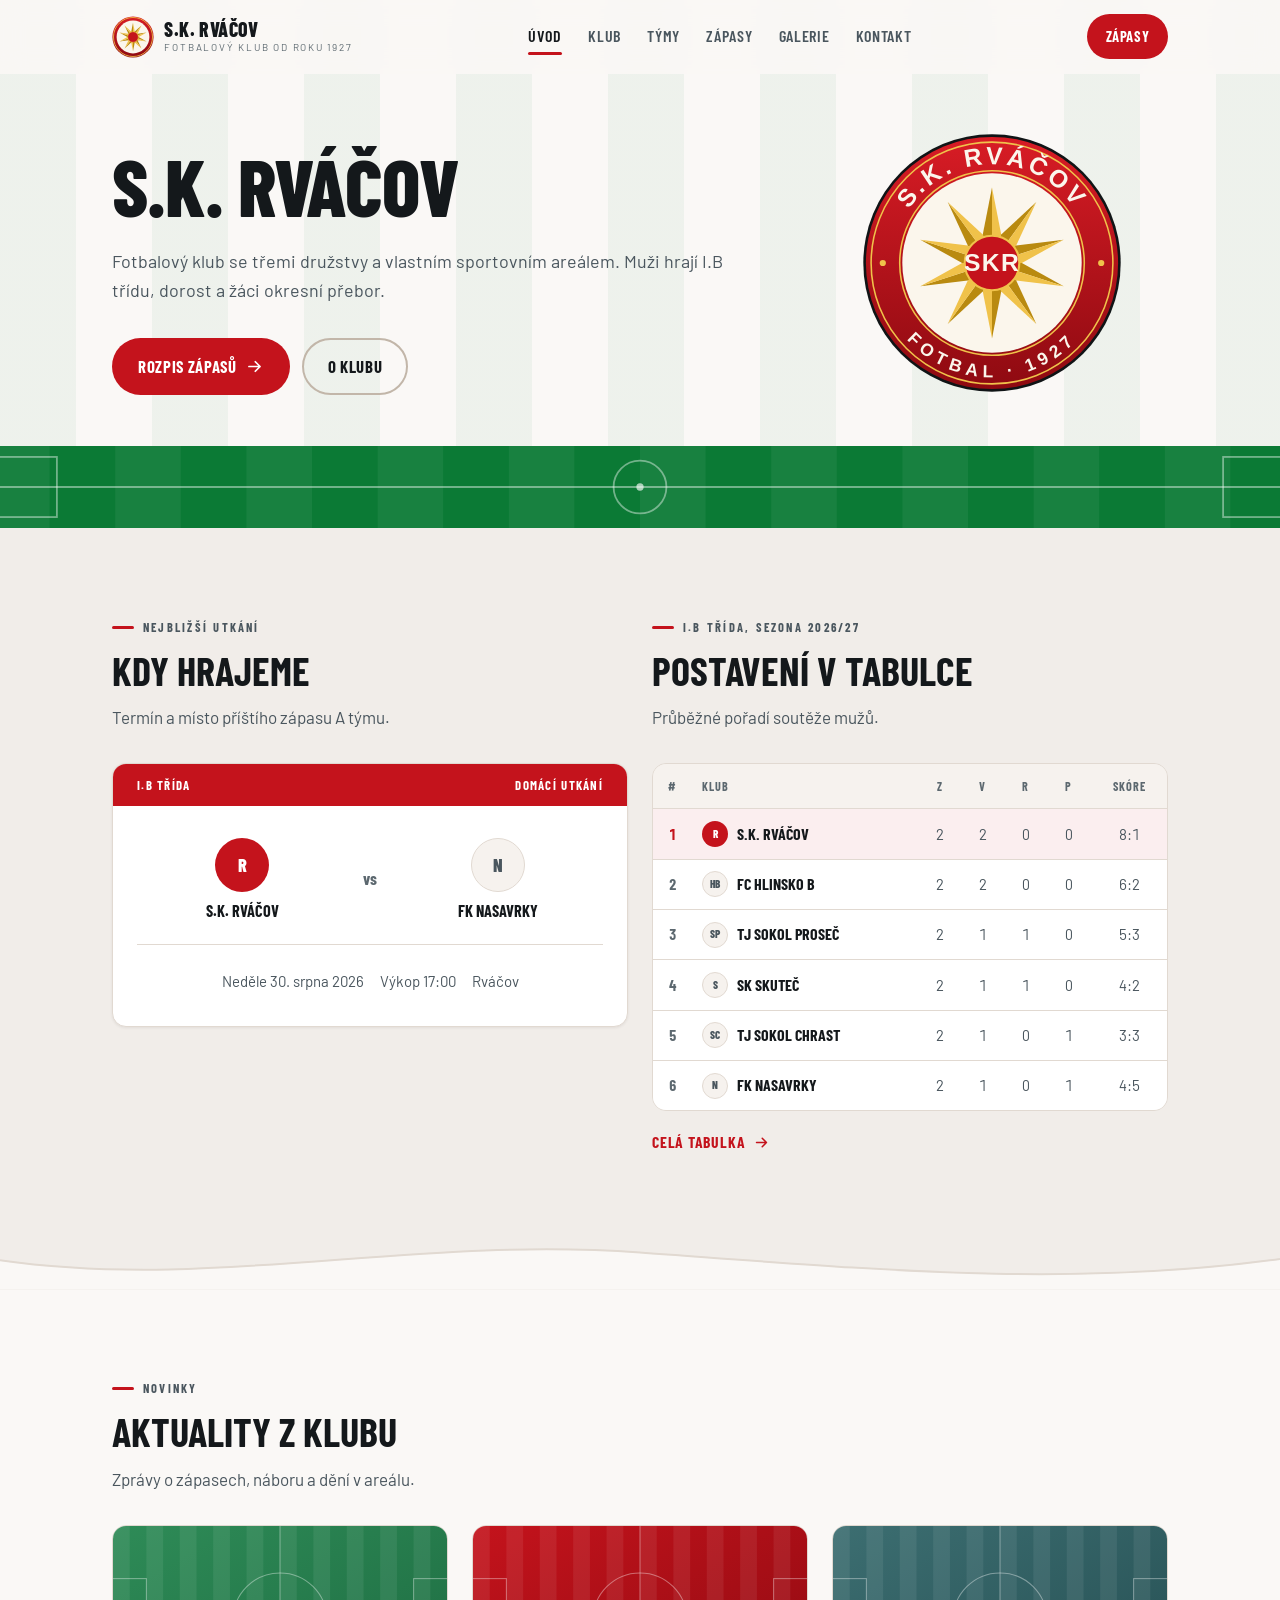
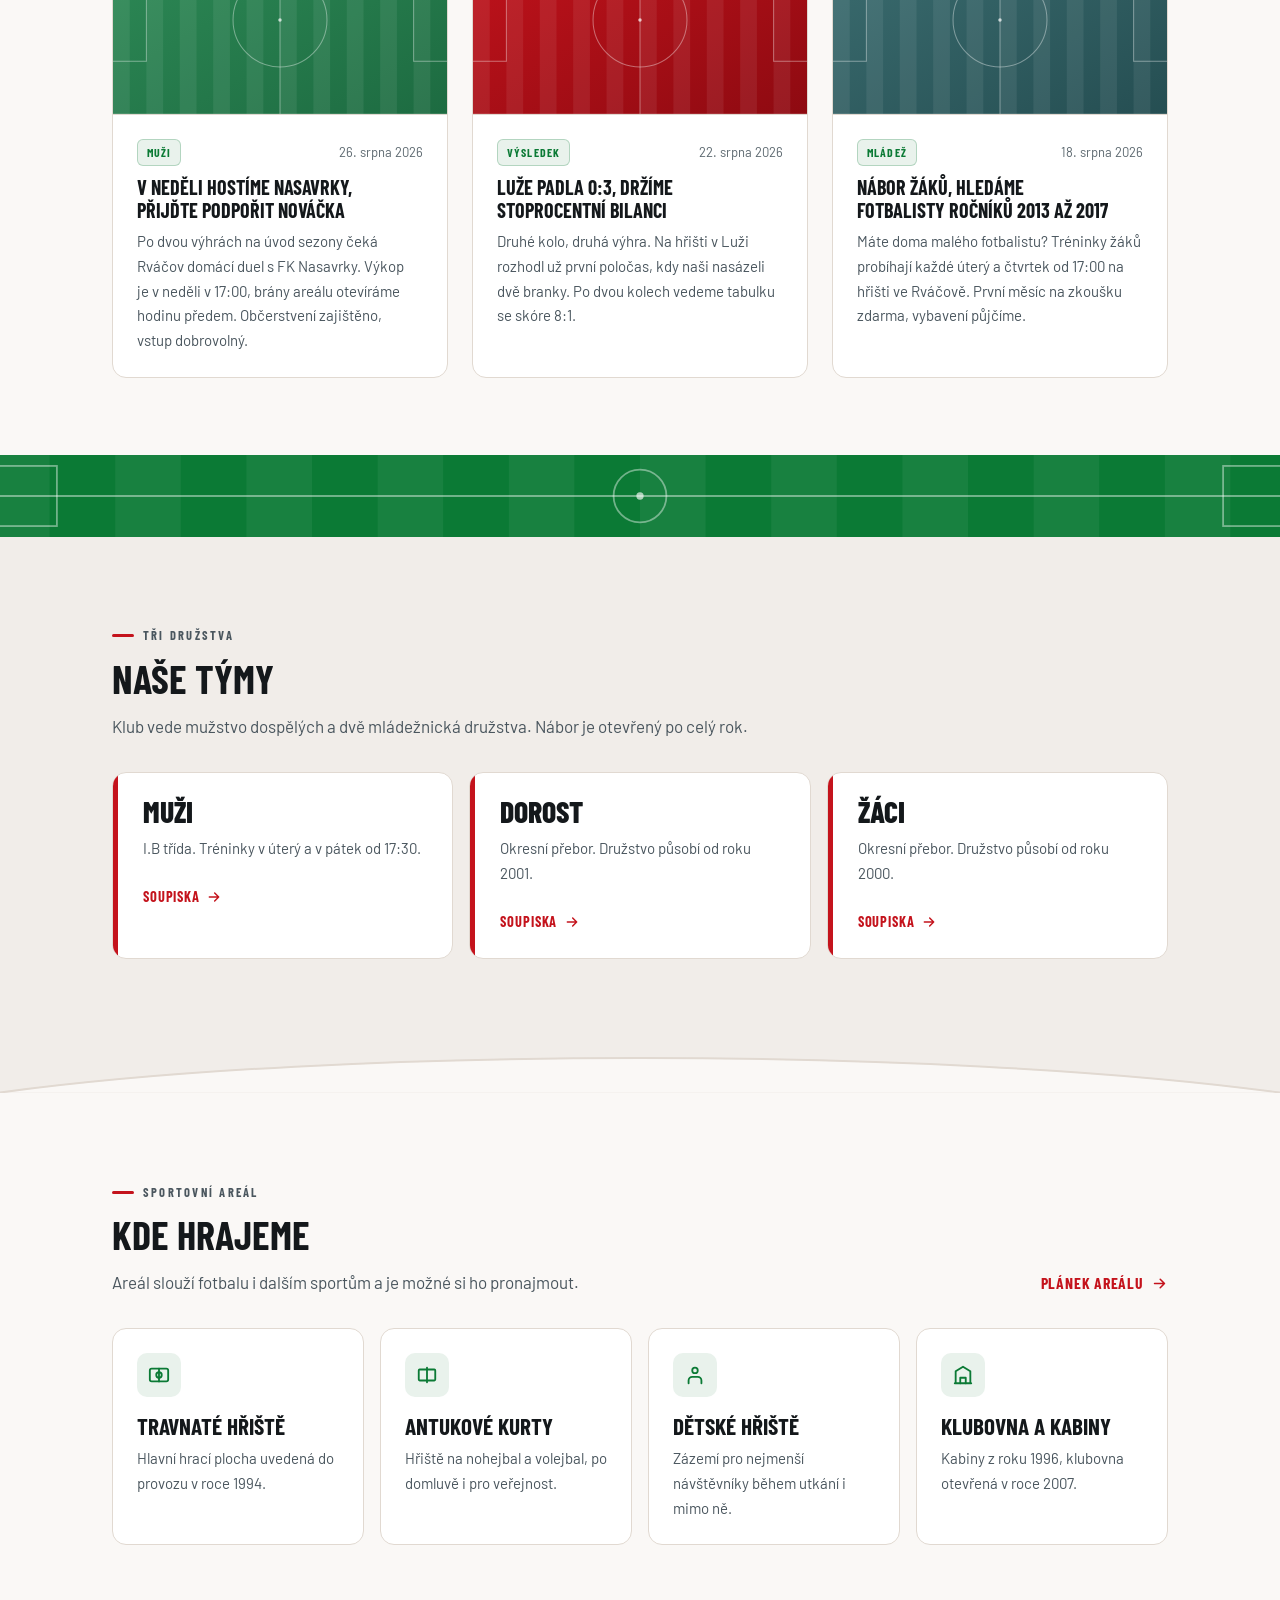
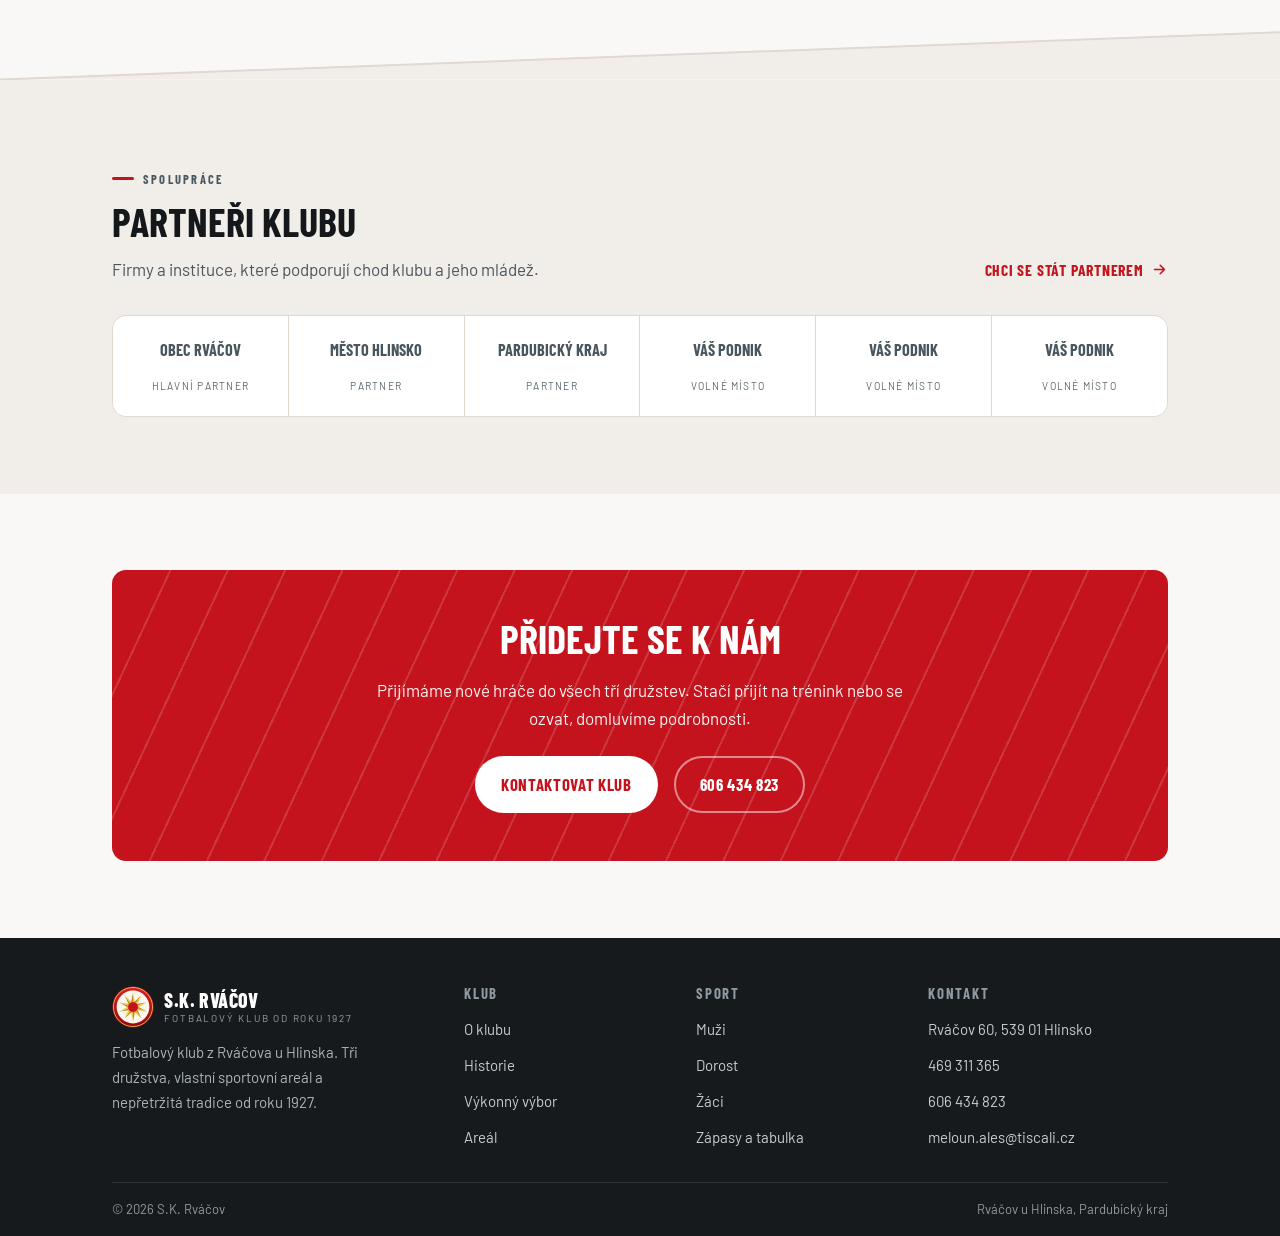
==== commit 94267e88: "Zjednodušení úvodní části V hlavičce úvodní stránky zůstává jen název klubu jako nadpis. Odstraněn ř" ====
--- a/index.html
+++ b/index.html
@@ -72,13 +72,9 @@
     <div class="container">
       <div class="hero__grid">
         <div>
-          <p class="eyebrow" data-reveal>Rváčov u Hlinska, Pardubický kraj</p>
-          <h1 class="display hero__title" data-reveal>
-            <span class="line">Fotbalový klub</span>
-            <span class="line">od roku <span class="accent">1927</span></span>
-          </h1>
+          <h1 class="display hero__title" data-reveal>S.K. Rváčov</h1>
           <p class="lead hero__lead" data-reveal>
-            S.K. Rváčov je fotbalový klub se třemi družstvy a vlastním sportovním areálem.
+            Fotbalový klub se třemi družstvy a vlastním sportovním areálem.
             Muži hrají I.B třídu, dorost a žáci okresní přebor.
           </p>
           <div class="hero__cta" data-reveal>
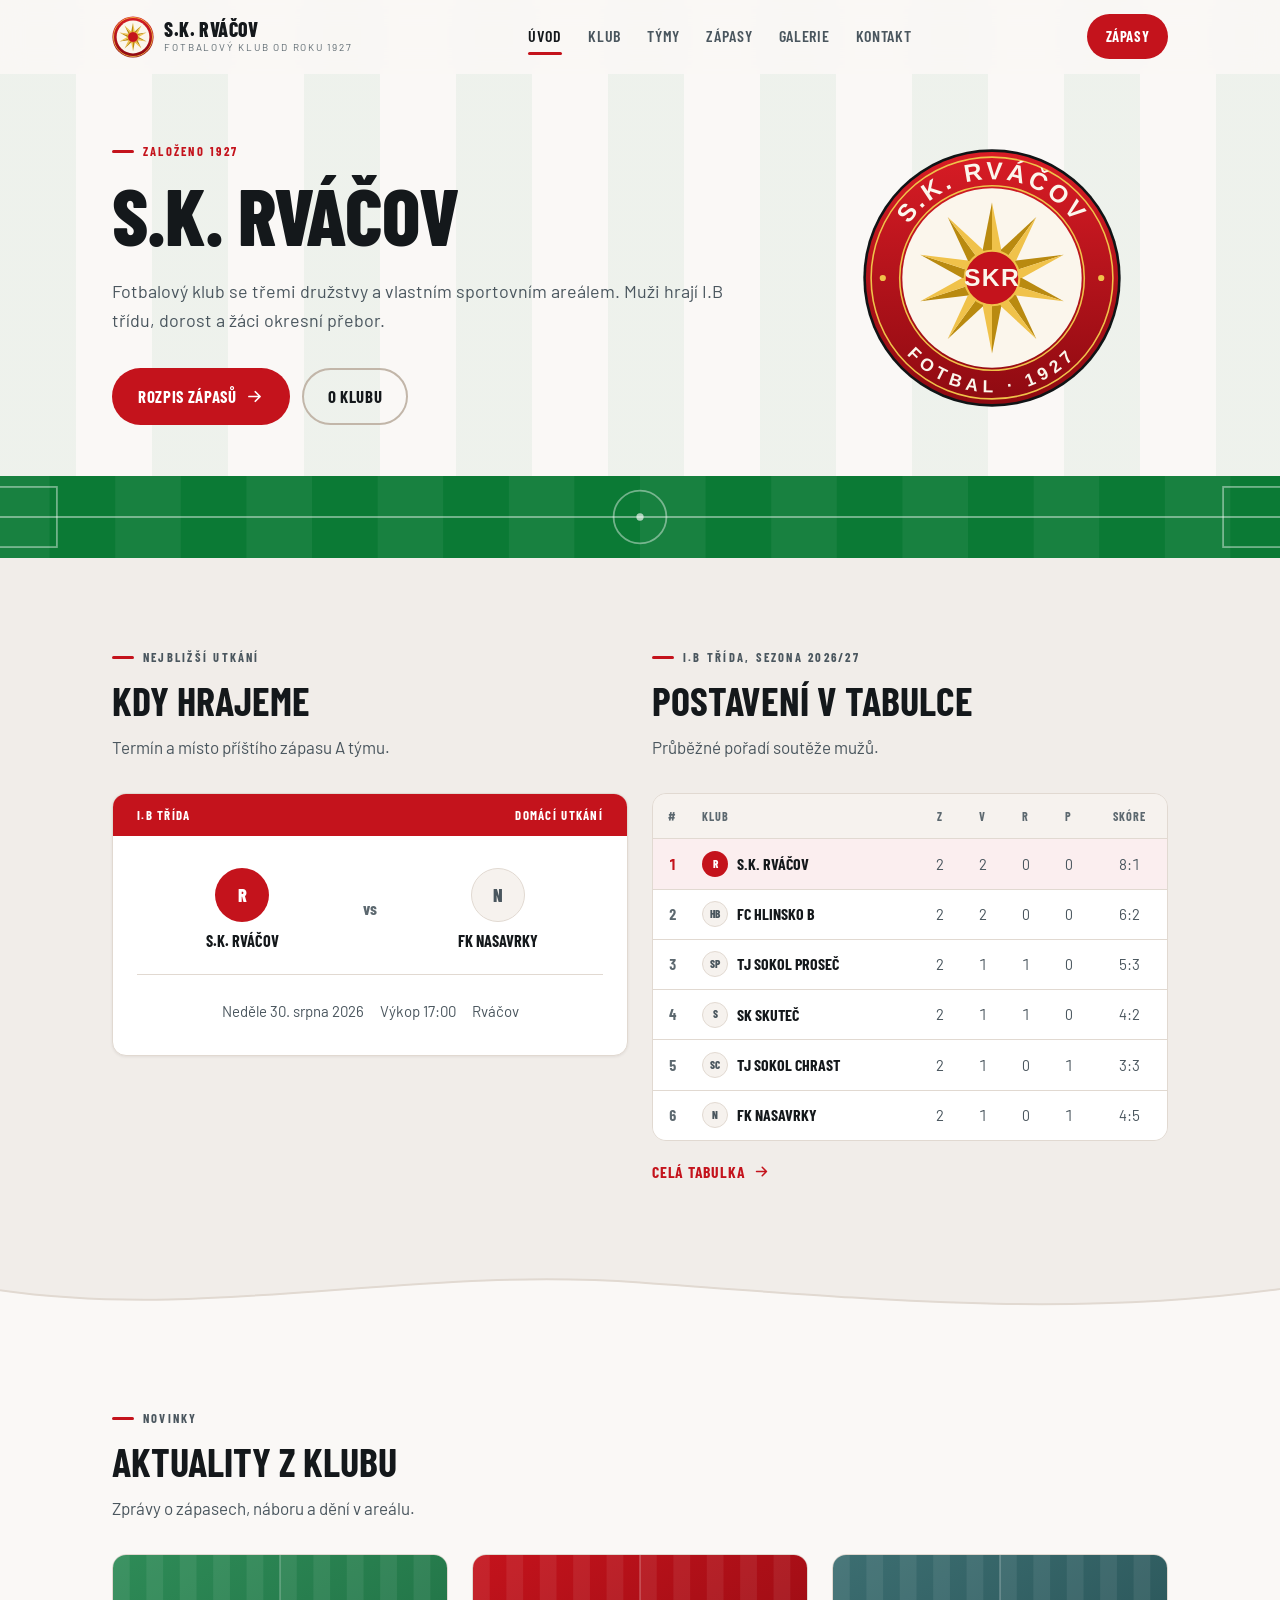
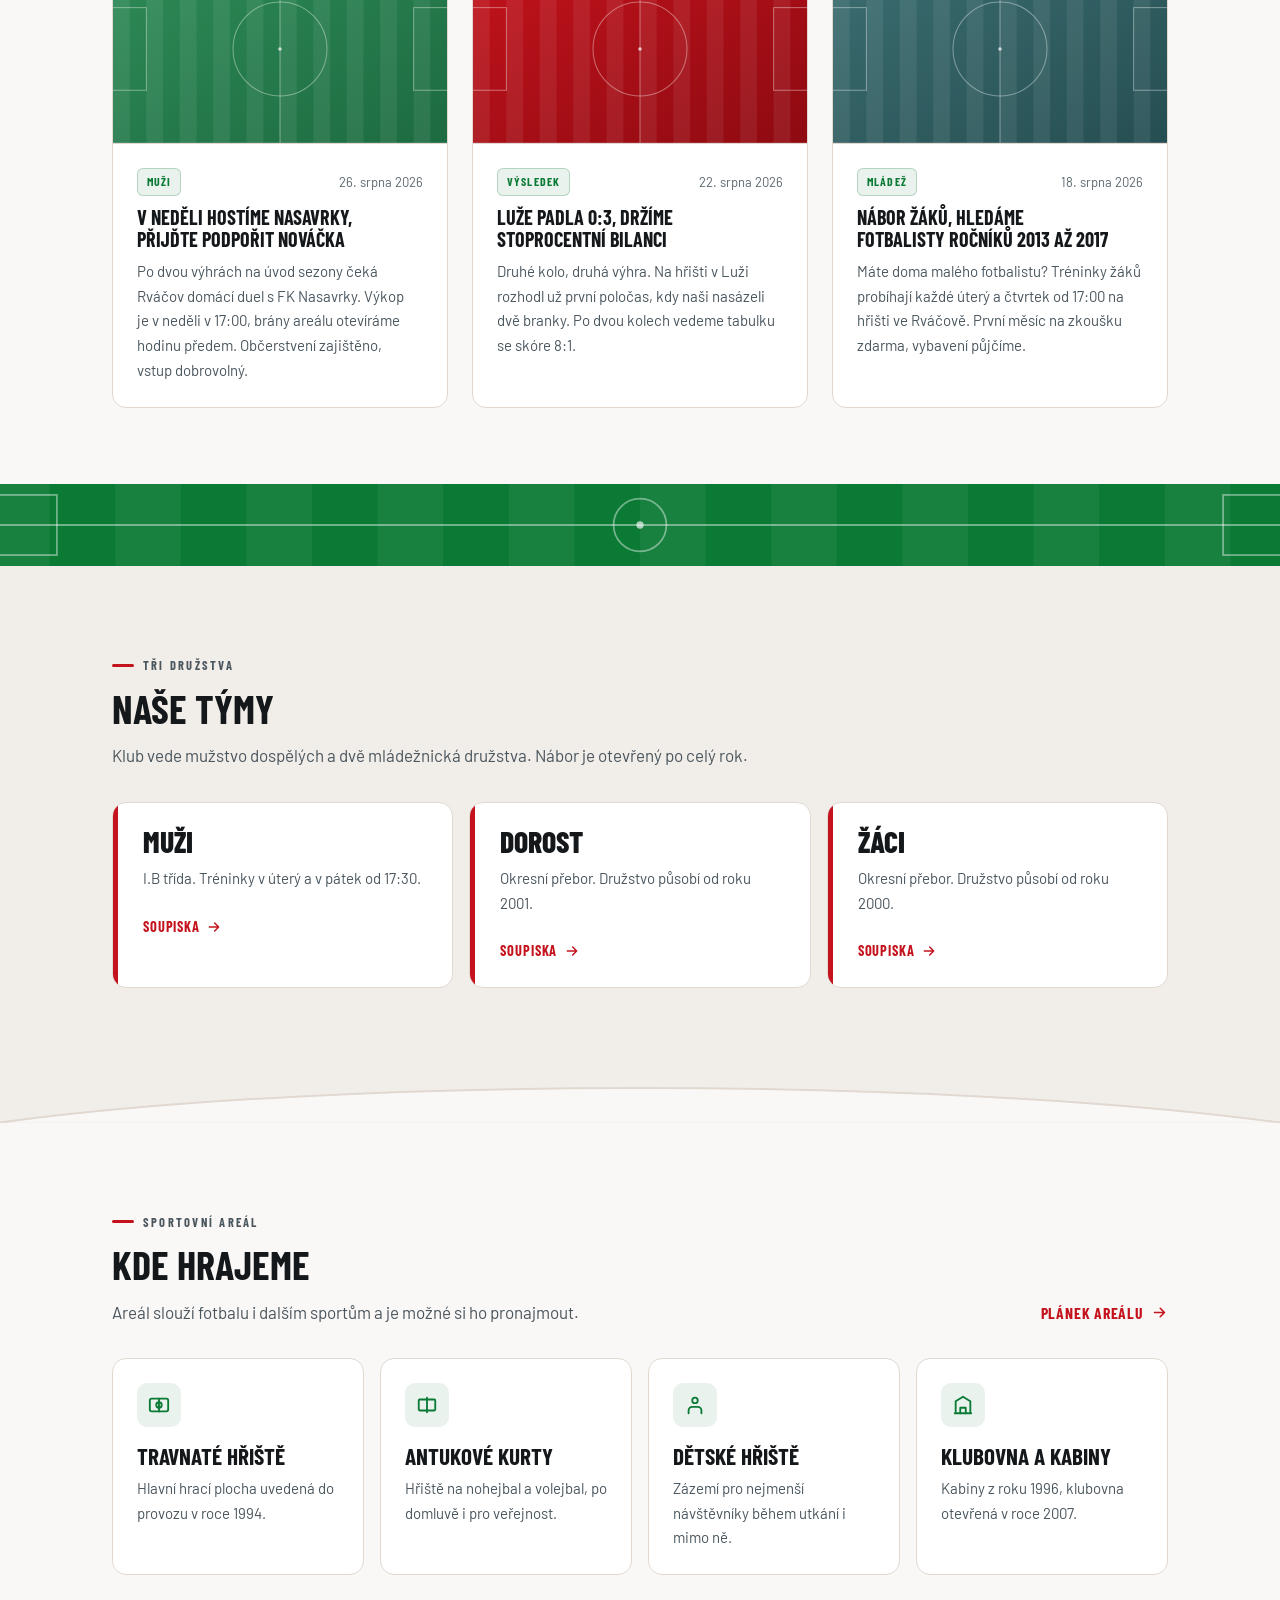
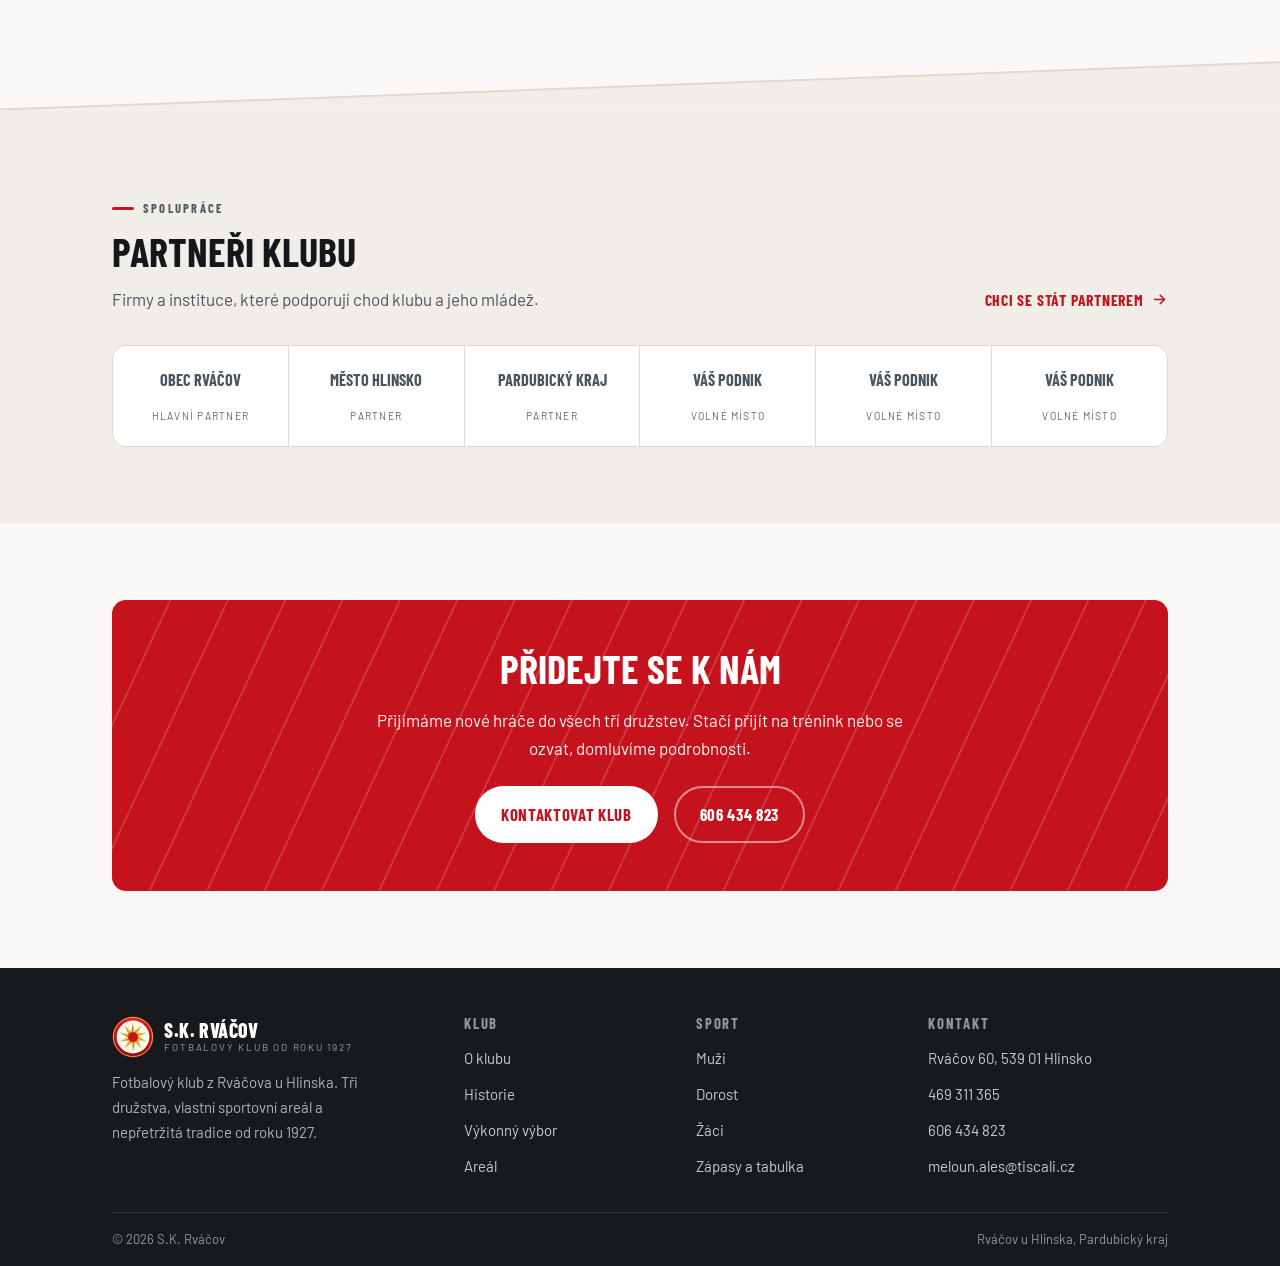
==== commit 0ba7606a: "Rok založení nad názvem klubu v úvodní části Nad nadpisem přibyl červený řádek "Založeno 1927".  Co-" ====
--- a/index.html
+++ b/index.html
@@ -72,6 +72,7 @@
     <div class="container">
       <div class="hero__grid">
         <div>
+          <p class="eyebrow" data-reveal>Založeno 1927</p>
           <h1 class="display hero__title" data-reveal>S.K. Rváčov</h1>
           <p class="lead hero__lead" data-reveal>
             Fotbalový klub se třemi družstvy a vlastním sportovním areálem.
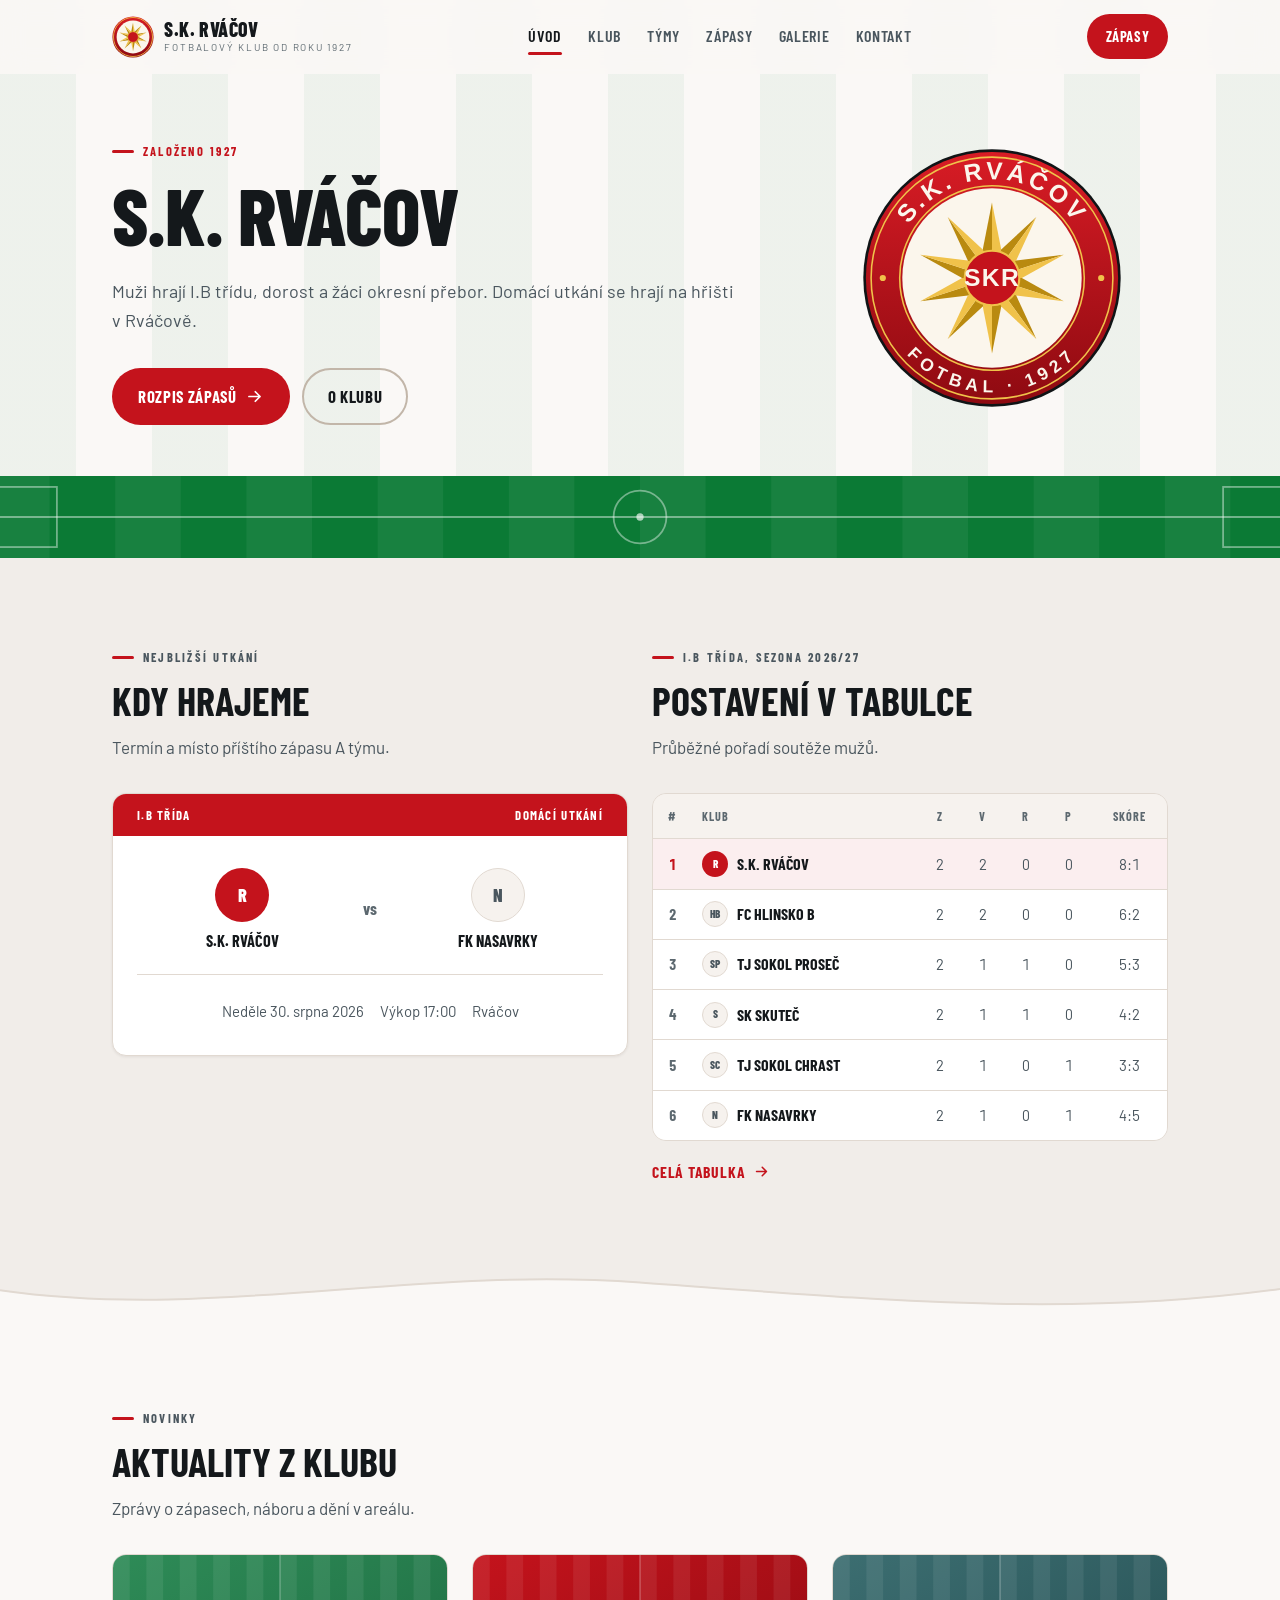
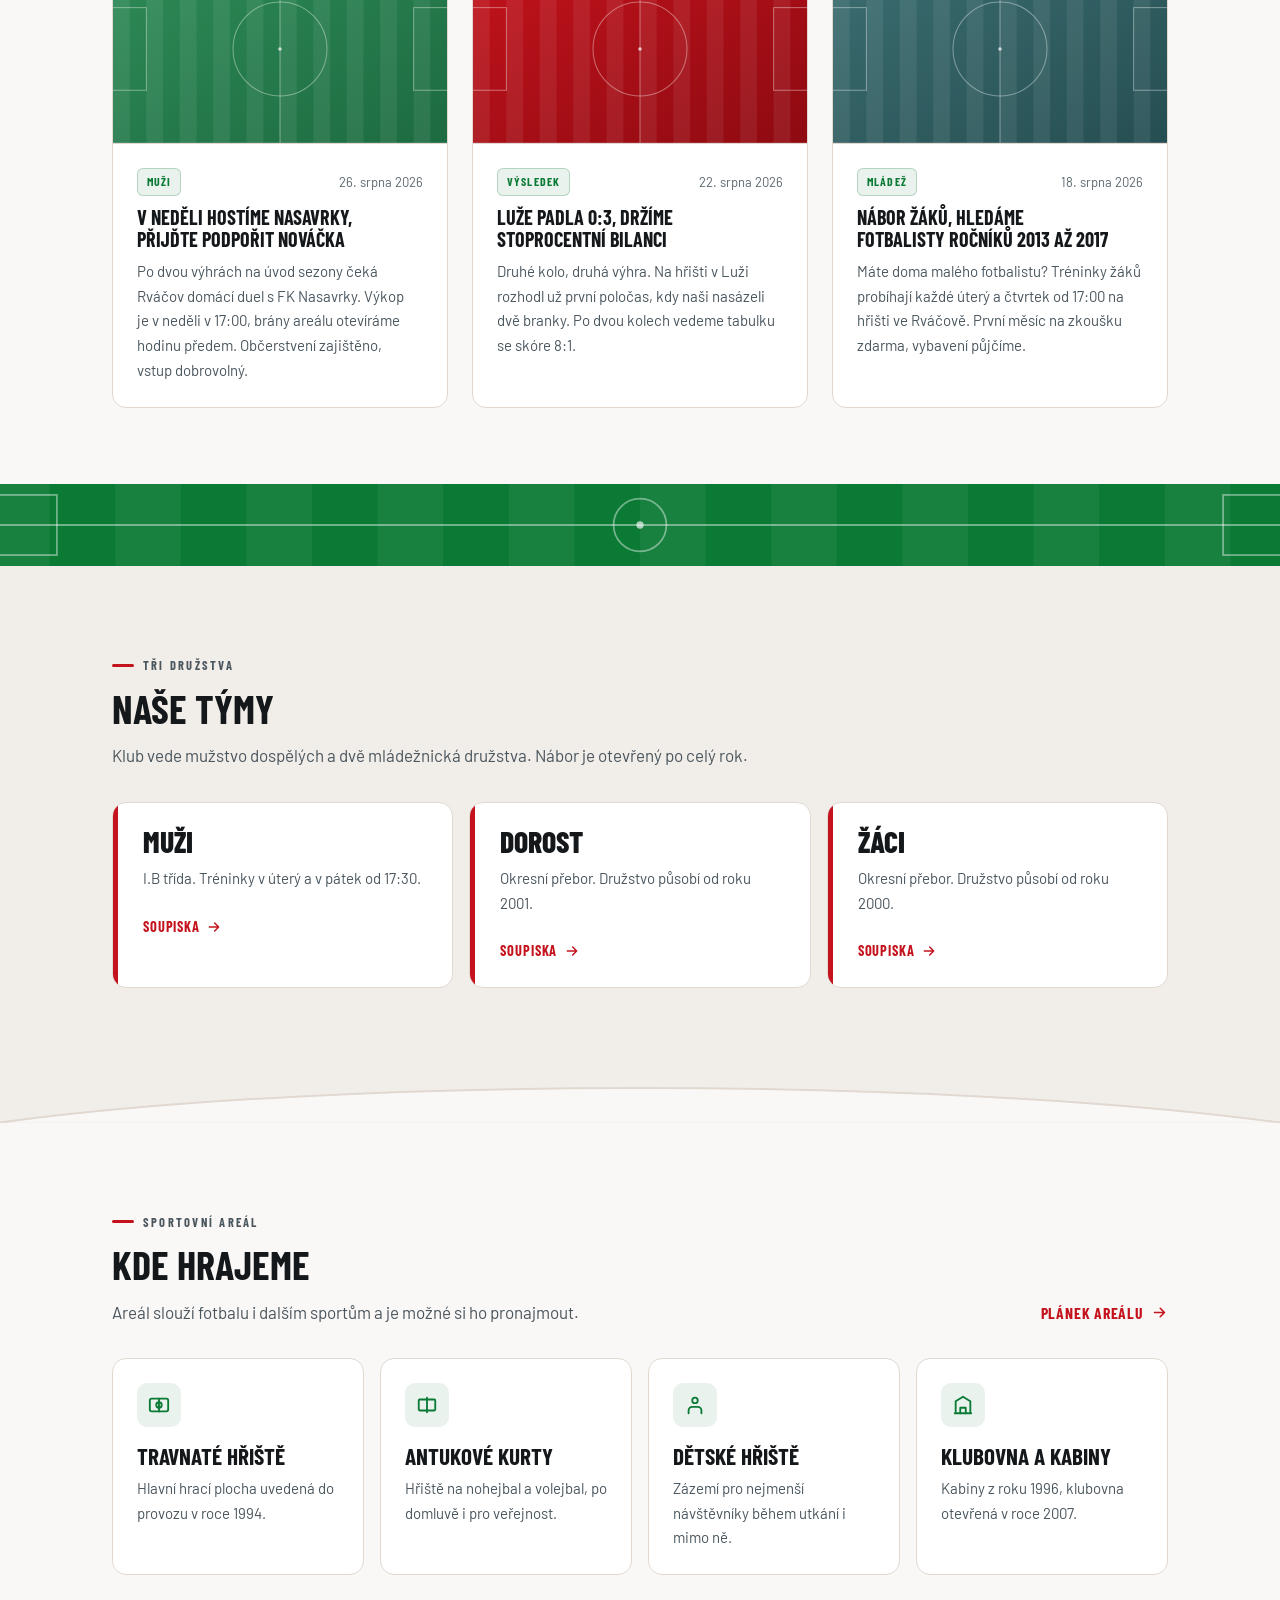
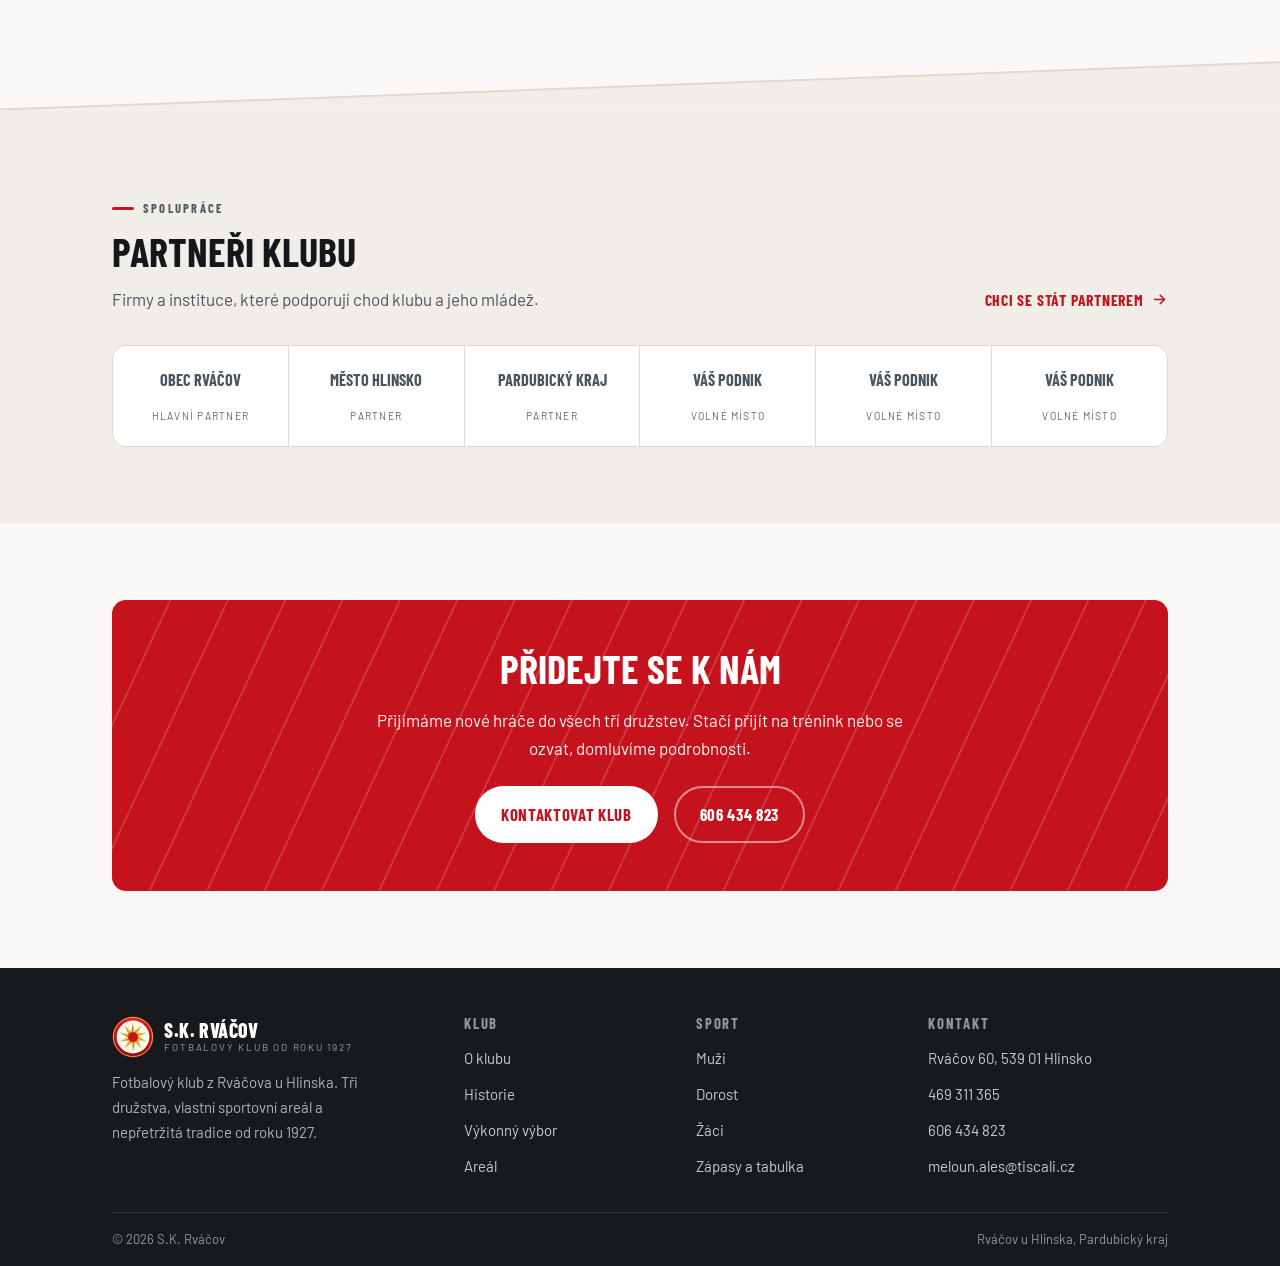
==== commit 29aa9034: "Věcnější podtitulek v úvodní části Místo výčtu vlastností klub rovnou uvádí, v jakých soutěžích hraj" ====
--- a/index.html
+++ b/index.html
@@ -75,8 +75,8 @@
           <p class="eyebrow" data-reveal>Založeno 1927</p>
           <h1 class="display hero__title" data-reveal>S.K. Rváčov</h1>
           <p class="lead hero__lead" data-reveal>
-            Fotbalový klub se třemi družstvy a vlastním sportovním areálem.
             Muži hrají I.B třídu, dorost a žáci okresní přebor.
+            Domácí utkání se hrají na hřišti v Rváčově.
           </p>
           <div class="hero__cta" data-reveal>
             <a class="btn" href="zapasy.html">Rozpis zápasů <svg viewBox="0 0 24 24" fill="none" stroke="currentColor" stroke-width="2.2" stroke-linecap="round" stroke-linejoin="round" aria-hidden="true"><path d="M5 12h14M13 6l6 6-6 6"/></svg></a>
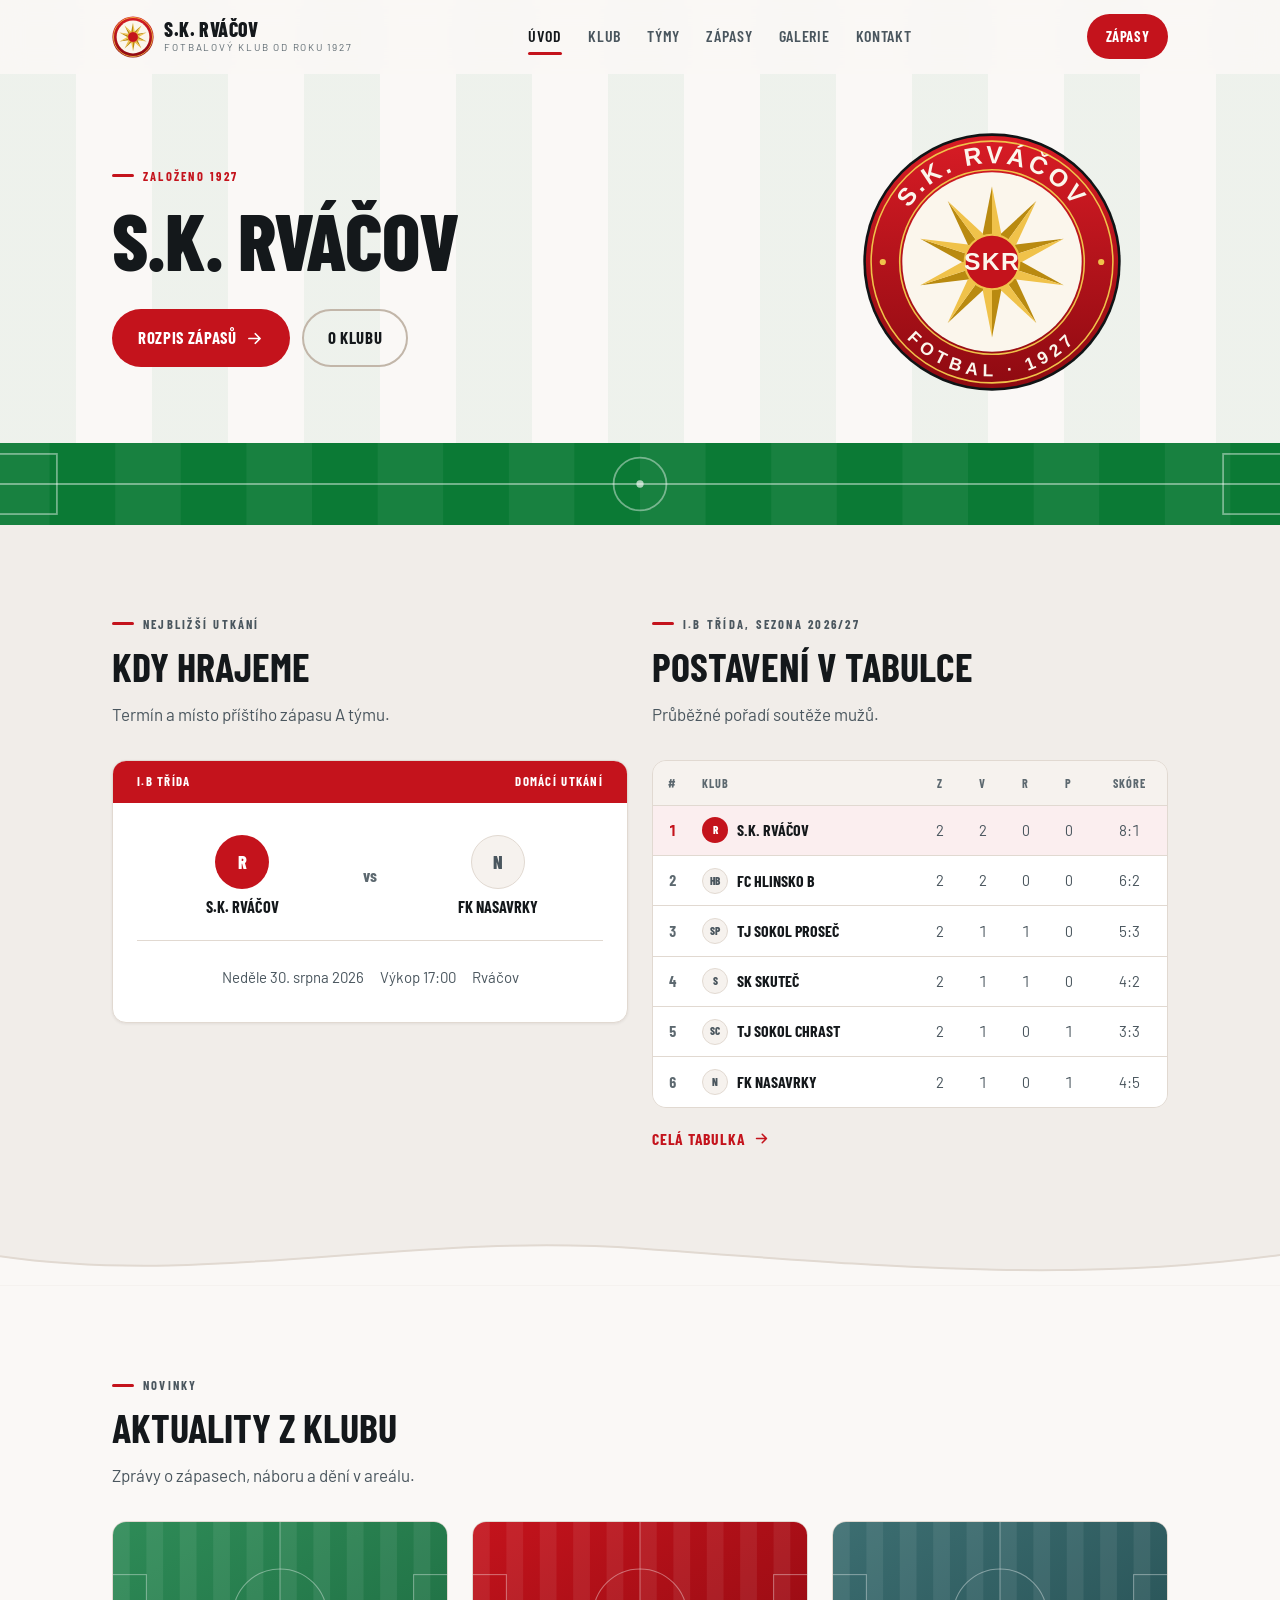
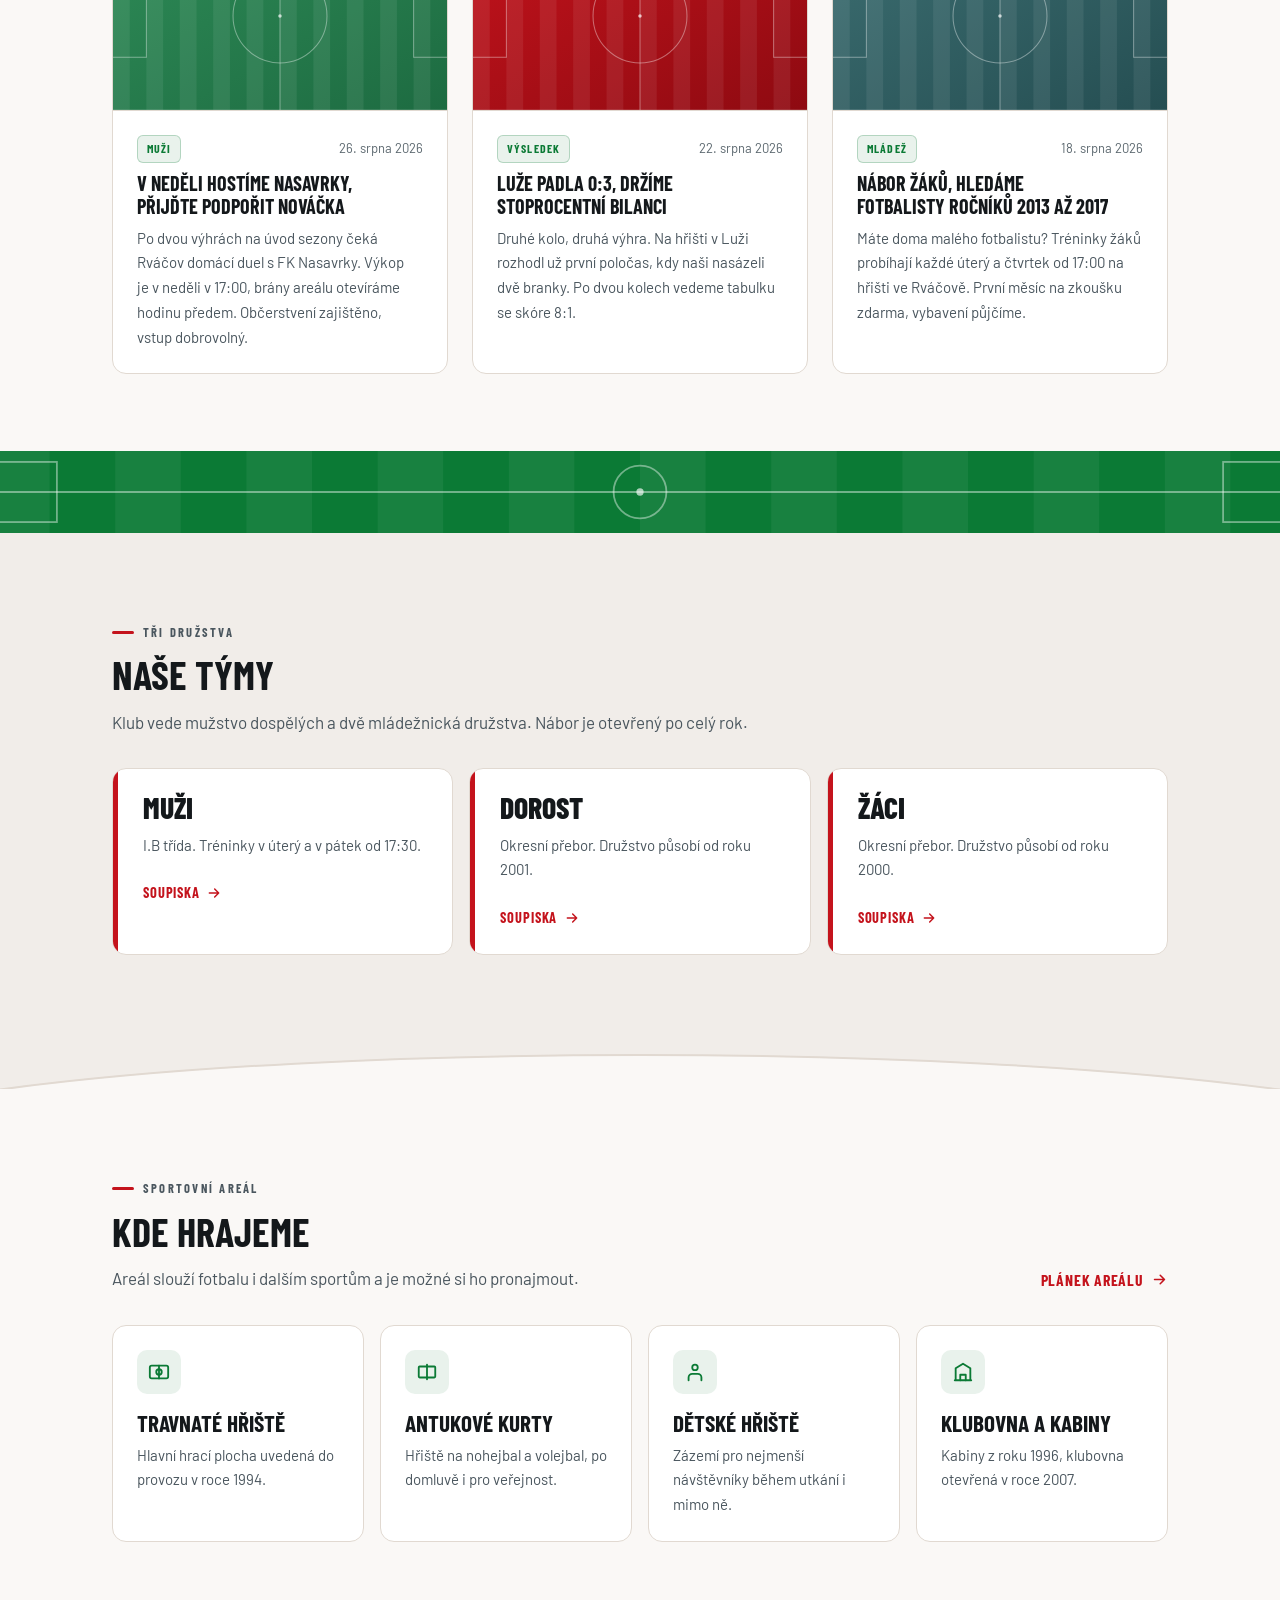
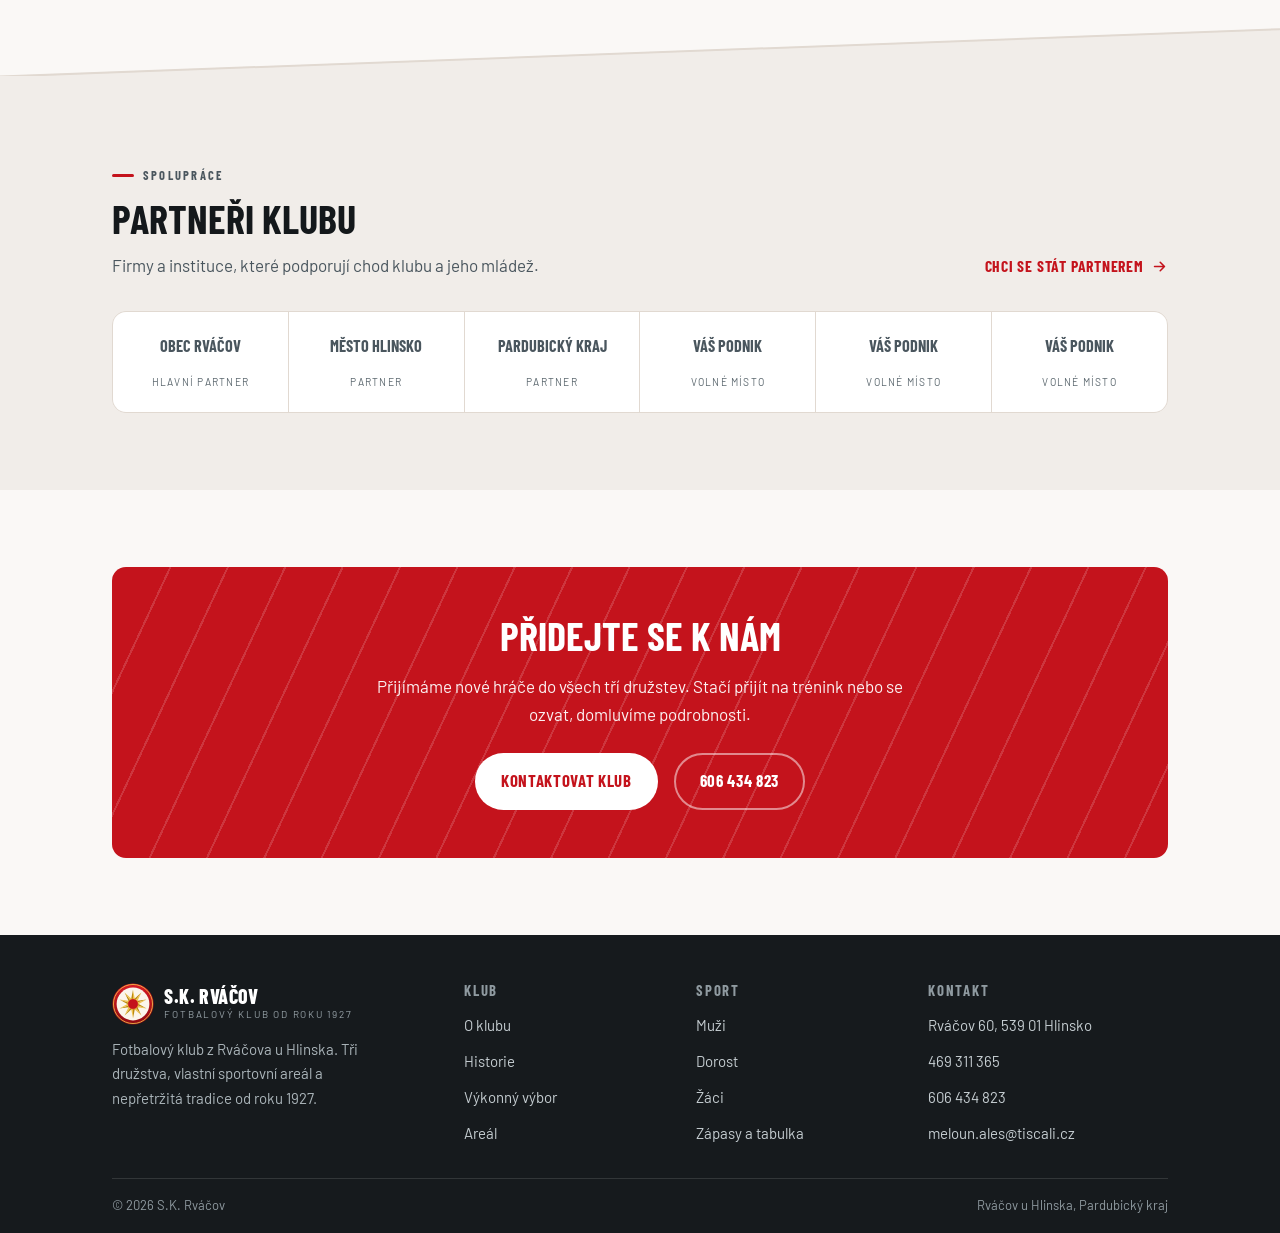
==== commit fe5d245f: "uprava hero" ====
--- a/index.html
+++ b/index.html
@@ -75,8 +75,8 @@
           <p class="eyebrow" data-reveal>Založeno 1927</p>
           <h1 class="display hero__title" data-reveal>S.K. Rváčov</h1>
           <p class="lead hero__lead" data-reveal>
-            Muži hrají I.B třídu, dorost a žáci okresní přebor.
-            Domácí utkání se hrají na hřišti v Rváčově.
+         
+           
           </p>
           <div class="hero__cta" data-reveal>
             <a class="btn" href="zapasy.html">Rozpis zápasů <svg viewBox="0 0 24 24" fill="none" stroke="currentColor" stroke-width="2.2" stroke-linecap="round" stroke-linejoin="round" aria-hidden="true"><path d="M5 12h14M13 6l6 6-6 6"/></svg></a>
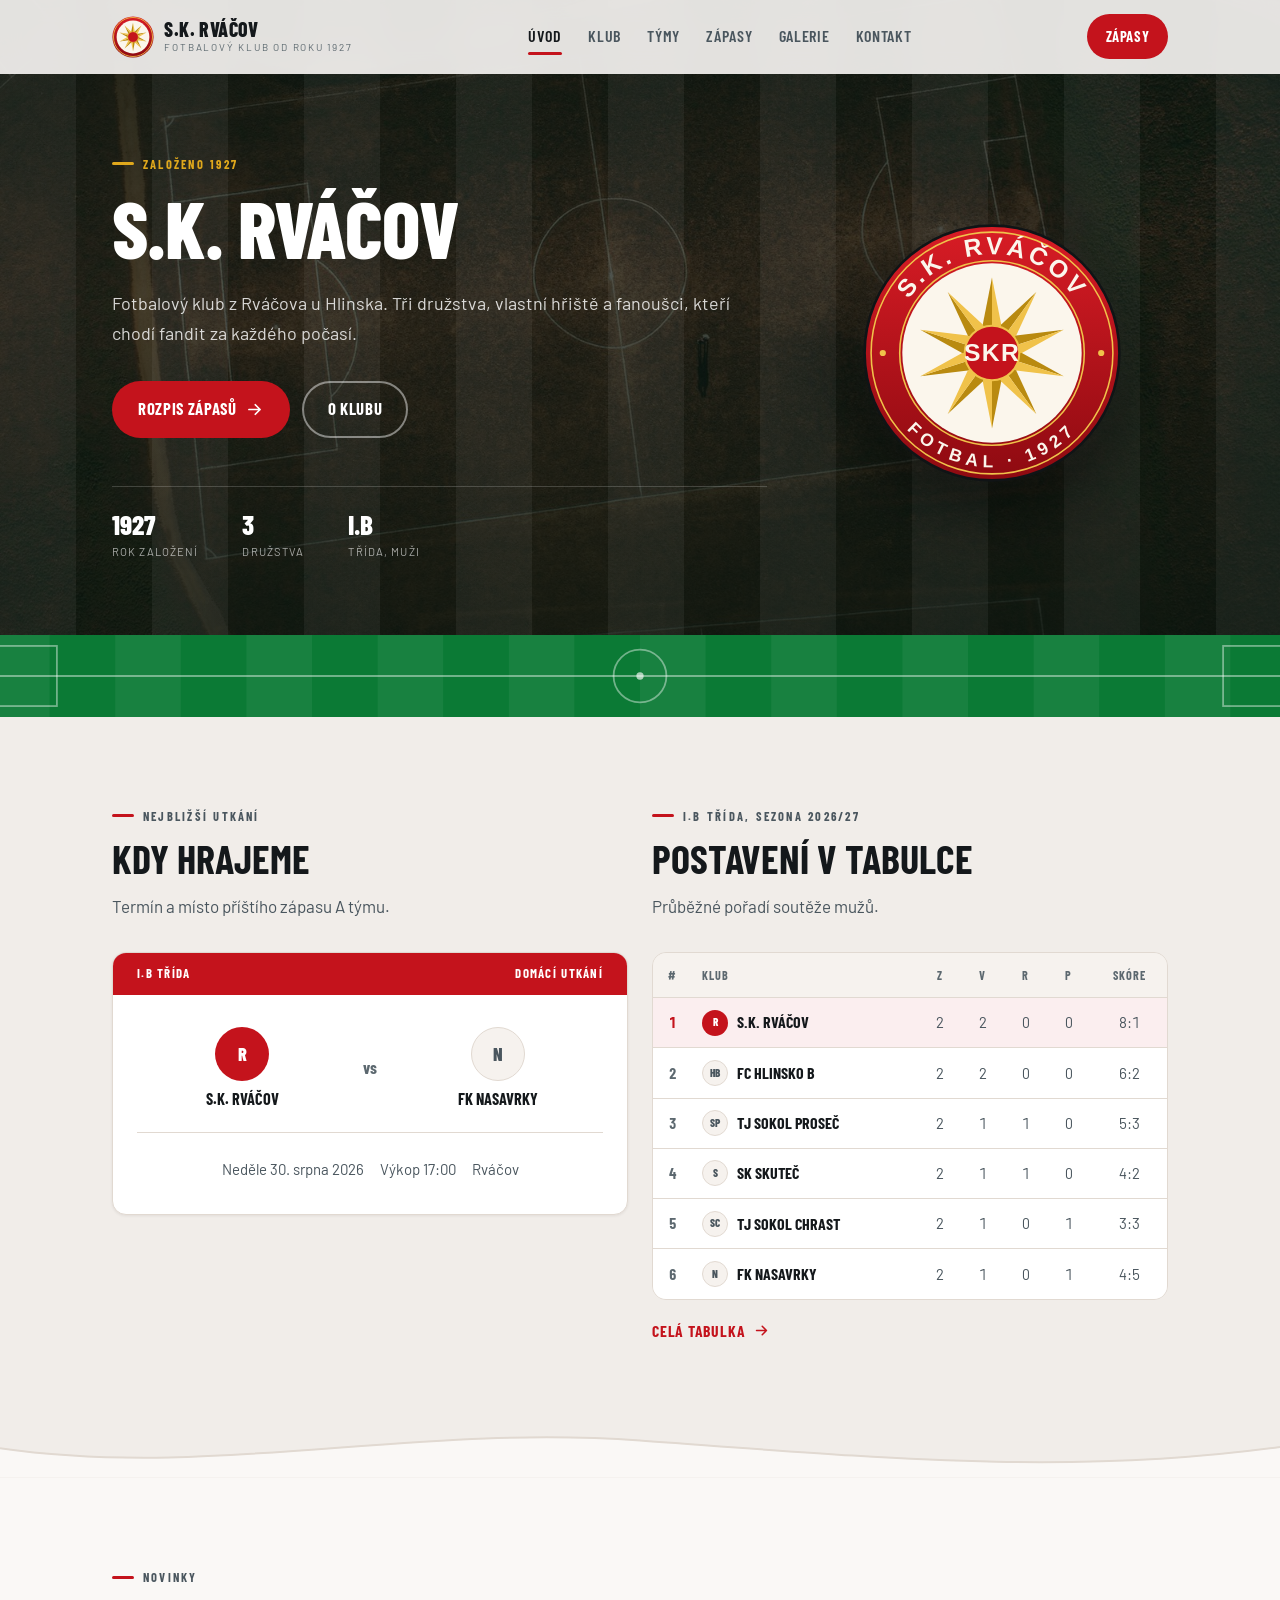
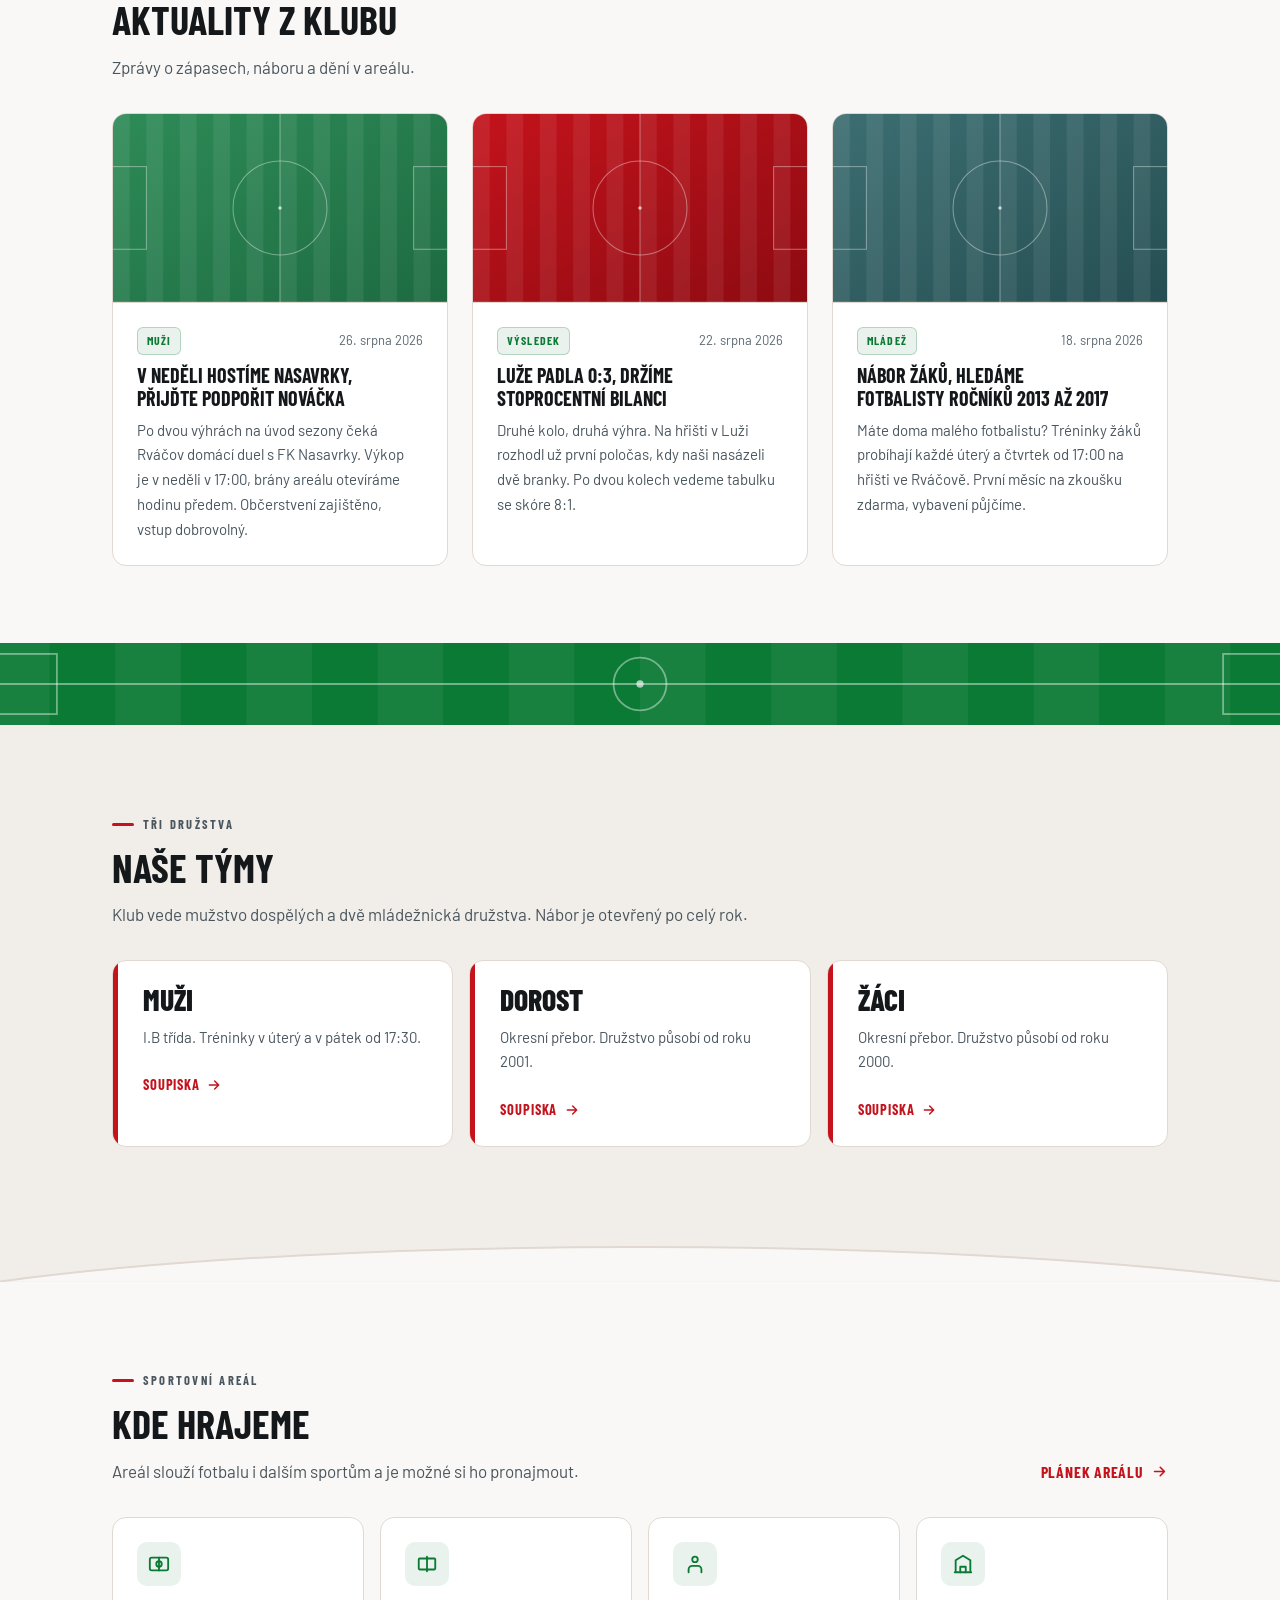
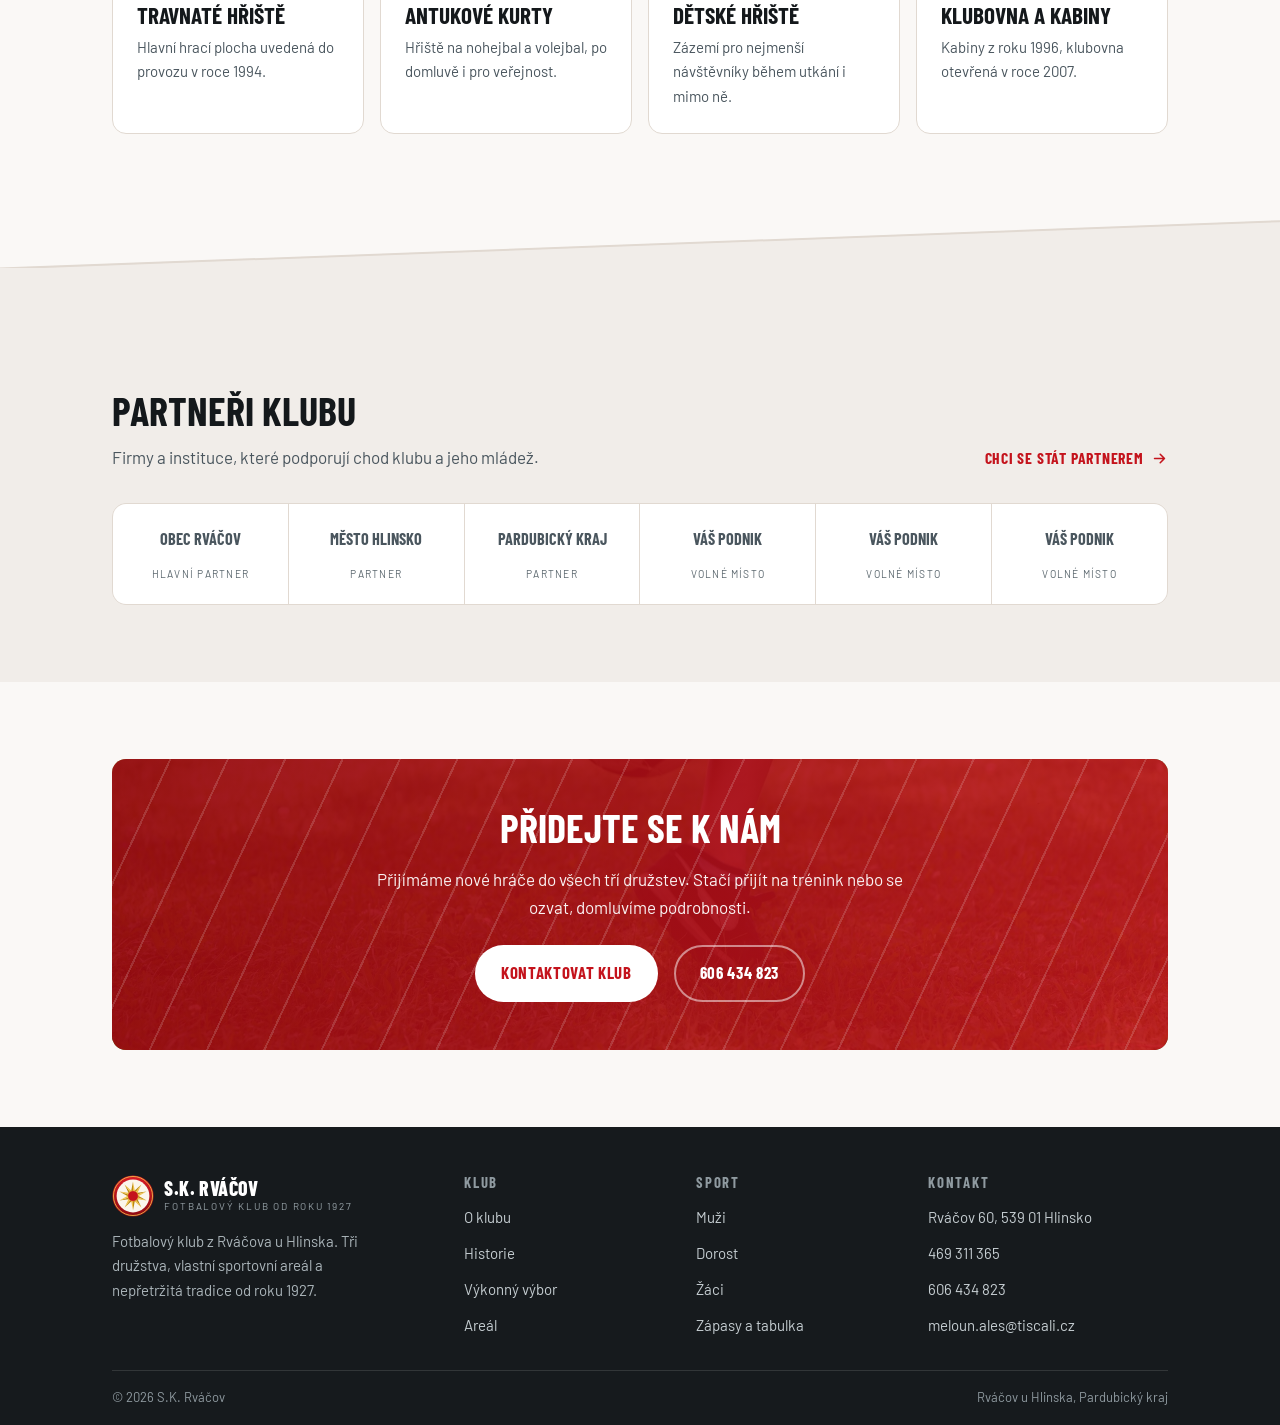
==== commit 3f358cc6: "zmena" ====
--- a/index.html
+++ b/index.html
@@ -75,15 +75,22 @@
           <p class="eyebrow" data-reveal>Založeno 1927</p>
           <h1 class="display hero__title" data-reveal>S.K. Rváčov</h1>
           <p class="lead hero__lead" data-reveal>
-         
-           
+            Fotbalový klub z Rváčova u Hlinska. Tři družstva, vlastní hřiště
+            a fanoušci, kteří chodí fandit za každého počasí.
           </p>
           <div class="hero__cta" data-reveal>
             <a class="btn" href="zapasy.html">Rozpis zápasů <svg viewBox="0 0 24 24" fill="none" stroke="currentColor" stroke-width="2.2" stroke-linecap="round" stroke-linejoin="round" aria-hidden="true"><path d="M5 12h14M13 6l6 6-6 6"/></svg></a>
             <a class="btn btn--ghost" href="klub.html">O klubu</a>
           </div>
-        </div>
-        <img class="hero__crest" src="assets/img/crest.svg" alt="Znak S.K. Rváčov" width="260" height="260">
+          <dl class="hero__stats" data-reveal>
+            <div><dt>1927</dt><dd>Rok založení</dd></div>
+            <div><dt>3</dt><dd>Družstva</dd></div>
+            <div><dt>I.B</dt><dd>Třída, muži</dd></div>
+          </dl>
+        </div>
+        <div class="hero__art">
+          <img class="hero__crest" src="assets/img/crest.svg" alt="Znak S.K. Rváčov" width="260" height="260">
+        </div>
       </div>
     </div>
   </section>
--- a/assets/css/style.css
+++ b/assets/css/style.css
@@ -51,6 +51,7 @@
   --r-sm: 6px; --r-md: 10px; --r-lg: 14px; --r-pill: 999px;
   --sh-1: 0 1px 3px rgba(28,20,14,.07);
   --sh-2: 0 14px 34px -18px rgba(28,20,14,.3);
+  --sh-3: 0 24px 48px -20px rgba(28,20,14,.32);
 
   --ease: cubic-bezier(.4, 0, .2, 1);
   --t: 200ms;
@@ -187,9 +188,10 @@
   background: var(--btn-bg); color: var(--btn-fg);
   border: 2px solid transparent; border-radius: var(--r-pill);
   transition: background-color var(--t) var(--ease), color var(--t) var(--ease),
-              border-color var(--t) var(--ease), box-shadow var(--t) var(--ease);
-}
-.btn:hover { --btn-bg: var(--red-dark); box-shadow: var(--sh-2); }
+              border-color var(--t) var(--ease), box-shadow var(--t) var(--ease),
+              transform var(--t) var(--ease);
+}
+.btn:hover { --btn-bg: var(--red-dark); box-shadow: var(--sh-2); transform: translateY(-1px); }
 .btn svg { width: 19px; height: 19px; flex: none; }
 .btn--ghost { --btn-bg: transparent; --btn-fg: var(--text); border-color: var(--line-strong); }
 .btn--ghost:hover { --btn-bg: var(--surface); border-color: var(--text-3); box-shadow: var(--sh-1); }
@@ -605,9 +607,13 @@
   position: relative; overflow: hidden; isolation: isolate;
   border-radius: var(--r-lg); text-align: center; color: #fff;
   padding: clamp(2rem, 5vw, 3rem);
-  background: var(--red);
+  background: var(--red) url('../img/photos/boot-ball.jpg') center/cover no-repeat;
 }
 .cta::before {
+  content: ""; position: absolute; inset: 0; z-index: -2;
+  background: linear-gradient(120deg, rgba(150,7,15,.93), rgba(196,19,28,.88));
+}
+.cta::after {
   content: ""; position: absolute; inset: 0; z-index: -1; opacity: .15;
   background-image: repeating-linear-gradient(115deg, #fff 0 2px, transparent 2px 52px);
 }
@@ -644,38 +650,64 @@
 
 /* ---------- 7) SEKCE ----------------------------------------------------- */
 .hero {
-  position: relative; overflow: hidden;
-  padding-top: calc(var(--header-h) + clamp(2.2rem, 5vw, 3.6rem));
-  padding-bottom: clamp(2.2rem, 4.5vw, 3.2rem);
-  background: var(--bg);
-}
-/* Pruhy posekaného trávníku */
+  position: relative; overflow: hidden; isolation: isolate;
+  padding-top: calc(var(--header-h) + clamp(2.6rem, 6vw, 4.4rem));
+  padding-bottom: clamp(3rem, 6vw, 4.6rem);
+  color: #fff;
+  background: #0E2417
+    url('../img/photos/pitch-aerial.jpg') center 62%/cover no-repeat;
+}
+/* Tmavá clona přes fotku hřiště, ať je text čitelný */
 .hero::before {
-  content: ""; position: absolute; inset: 0; z-index: 0; pointer-events: none;
+  content: ""; position: absolute; inset: 0; z-index: -2; pointer-events: none;
+  background: linear-gradient(175deg, rgba(9,20,13,.88) 0%, rgba(9,20,13,.74) 42%, rgba(9,20,13,.92) 100%);
+}
+.hero::after {
+  content: ""; position: absolute; inset: 0; z-index: -1; pointer-events: none;
   background-image: repeating-linear-gradient(90deg,
-    rgba(11,122,53,.05) 0 76px, transparent 76px 152px);
+    rgba(255,255,255,.05) 0 76px, transparent 76px 152px);
 }
 .hero__grid { display: grid; grid-template-columns: minmax(0,1.3fr) minmax(0,.7fr); gap: clamp(1.5rem, 4vw, 3rem); align-items: center; }
-.hero__title { margin-top: var(--sp-4); }
+.hero .eyebrow { color: var(--gold-bright); }
+.hero .eyebrow::before { background: var(--gold-bright); }
+.hero__title { margin-top: var(--sp-4); color: #fff; }
 .hero__title .line { display: block; }
-.hero__lead { margin-top: var(--sp-5); }
+.hero__lead { margin-top: var(--sp-5); color: rgba(255,255,255,.82); }
 .hero__cta { display: flex; flex-wrap: wrap; gap: var(--sp-3); margin-top: var(--sp-6); }
-.hero__crest { width: min(260px, 100%); margin-inline: auto; }
+.hero .btn--ghost { --btn-fg: #fff; border-color: rgba(255,255,255,.45); }
+.hero .btn--ghost:hover { --btn-bg: rgba(255,255,255,.14); border-color: #fff; }
+.hero__stats { display: flex; flex-wrap: wrap; gap: clamp(1.5rem, 4vw, 2.75rem); margin-top: var(--sp-7); padding-top: var(--sp-5); border-top: 1px solid rgba(255,255,255,.18); }
+.hero__stats dt { font-family: var(--font-display); font-weight: 800; font-size: 1.7rem; line-height: 1; color: #fff; }
+.hero__stats dd { margin-top: .3rem; font-size: .7rem; letter-spacing: .1em; text-transform: uppercase; color: rgba(255,255,255,.62); }
+.hero__art { position: relative; display: flex; align-items: center; justify-content: center; }
+.hero__art::before {
+  content: ""; position: absolute; width: min(320px, 82%); aspect-ratio: 1; border-radius: 50%;
+  background: radial-gradient(circle, rgba(255,255,255,.18), rgba(255,255,255,0) 70%);
+}
+.hero__crest { position: relative; width: min(260px, 100%); margin-inline: auto; filter: drop-shadow(0 22px 38px rgba(0,0,0,.5)); }
 
 .page-hero {
-  position: relative; overflow: hidden;
-  padding-top: calc(var(--header-h) + clamp(2rem, 4.5vw, 3rem));
-  padding-bottom: clamp(1.6rem, 3.5vw, 2.4rem);
-  background: var(--bg-2);
-  border-bottom: 1px solid var(--line);
+  position: relative; overflow: hidden; isolation: isolate;
+  padding-top: calc(var(--header-h) + clamp(2.2rem, 5vw, 3.2rem));
+  padding-bottom: clamp(1.9rem, 4vw, 2.7rem);
+  color: #fff;
+  background: #14251A url('../img/photos/kids-training.jpg') center/cover no-repeat;
 }
 .page-hero::before {
-  content: ""; position: absolute; inset: 0; z-index: 0; pointer-events: none;
+  content: ""; position: absolute; inset: 0; z-index: -2; pointer-events: none;
+  background: linear-gradient(175deg, rgba(11,20,15,.9), rgba(11,20,15,.82));
+}
+.page-hero::after {
+  content: ""; position: absolute; inset: 0; z-index: -1; pointer-events: none;
   background-image: repeating-linear-gradient(90deg,
-    rgba(11,122,53,.04) 0 76px, transparent 76px 152px);
-}
-.page-hero h1 { margin-top: var(--sp-3); text-transform: uppercase; }
-.page-hero .lead { margin-top: var(--sp-4); }
+    rgba(255,255,255,.045) 0 76px, transparent 76px 152px);
+}
+.page-hero h1 { margin-top: var(--sp-3); text-transform: uppercase; color: #fff; }
+.page-hero .lead { margin-top: var(--sp-4); color: rgba(255,255,255,.8); }
+.page-hero .eyebrow { color: var(--gold-bright); }
+.page-hero .eyebrow::before { background: var(--gold-bright); }
+.page-hero .breadcrumb { color: rgba(255,255,255,.6); }
+.page-hero .breadcrumb a:hover { color: #fff; }
 
 .breadcrumb { display: flex; align-items: center; gap: .4rem; font-size: var(--fs-xs); letter-spacing: .06em; text-transform: uppercase; color: var(--text-3); }
 .breadcrumb a:hover { color: var(--red); }
@@ -690,7 +722,7 @@
   .nav { display: none; }
   .burger { display: grid; }
   .hero__grid { grid-template-columns: minmax(0, 1fr); }
-  .hero__crest { display: none; }
+  .hero__art { display: none; }
   .grid-4 { grid-template-columns: repeat(2, minmax(0, 1fr)); }
   .footer__top { grid-template-columns: minmax(0,1fr) minmax(0,1fr); }
 }
